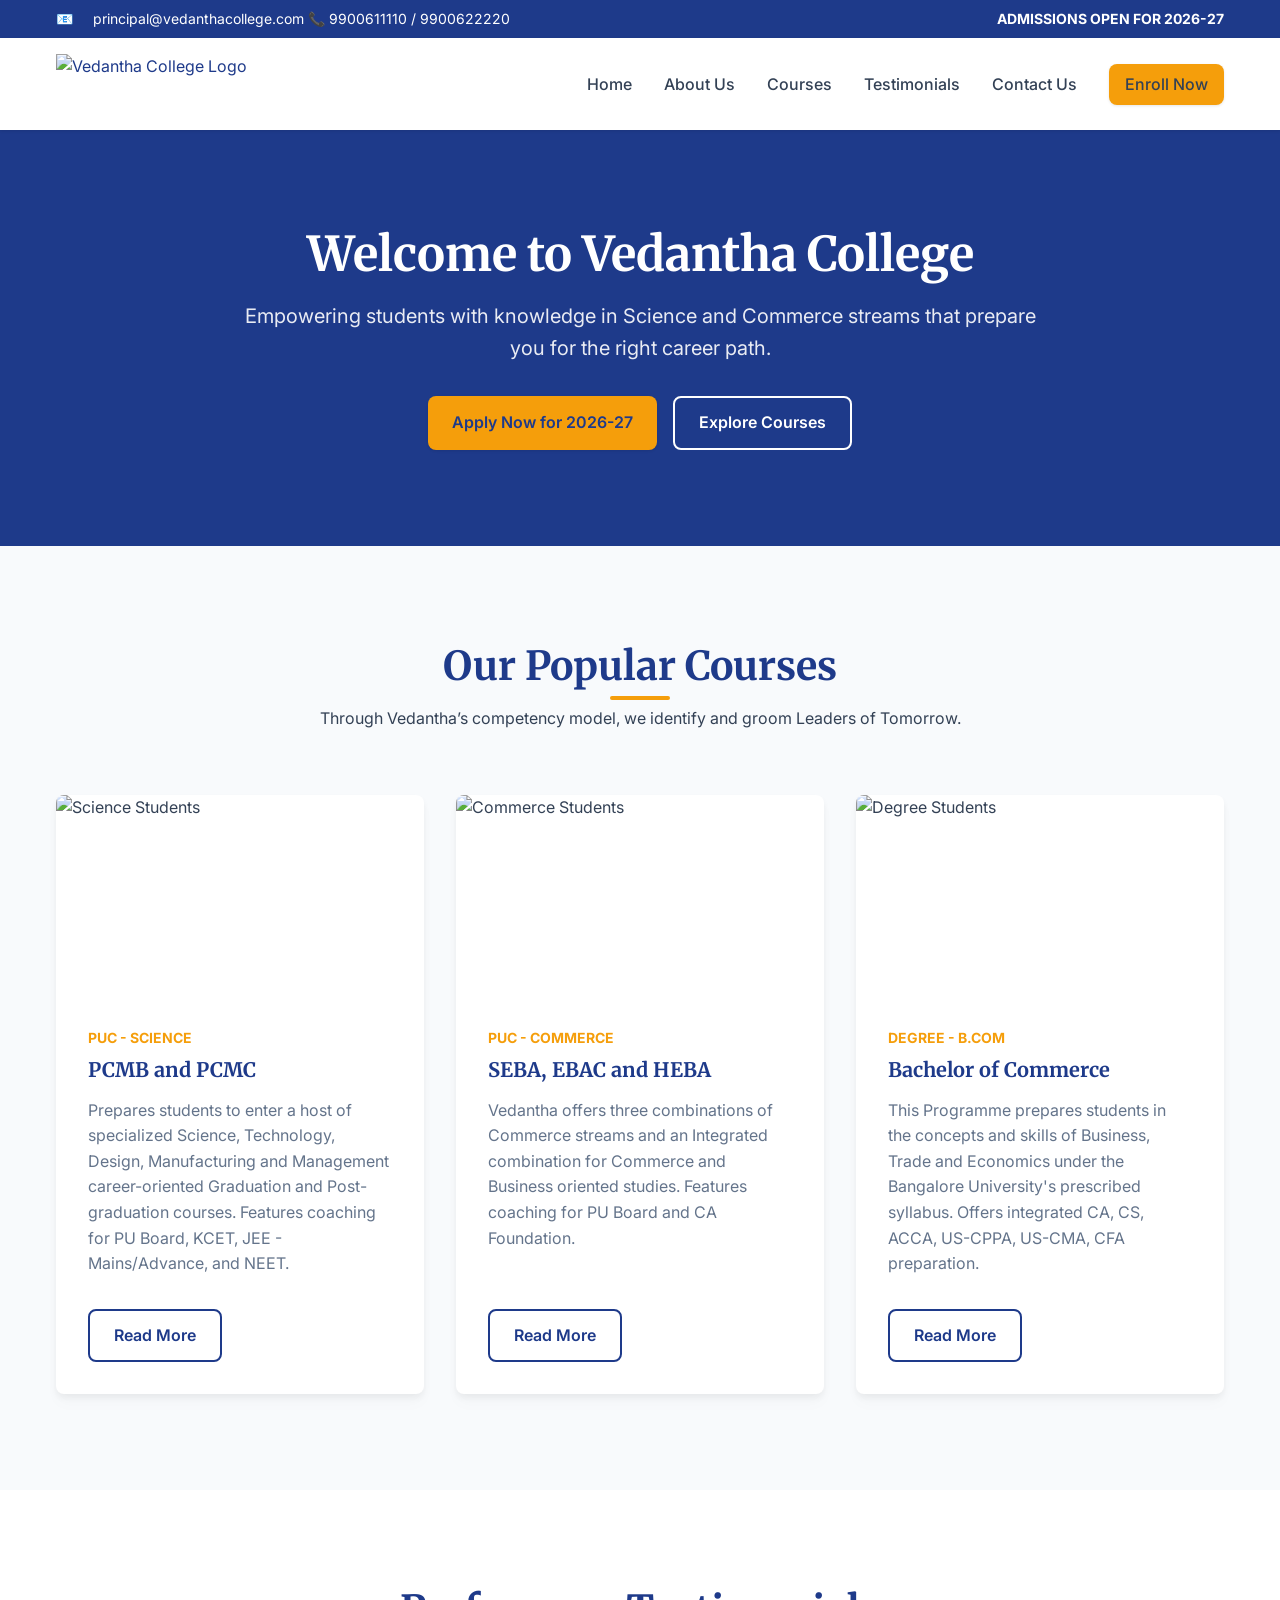
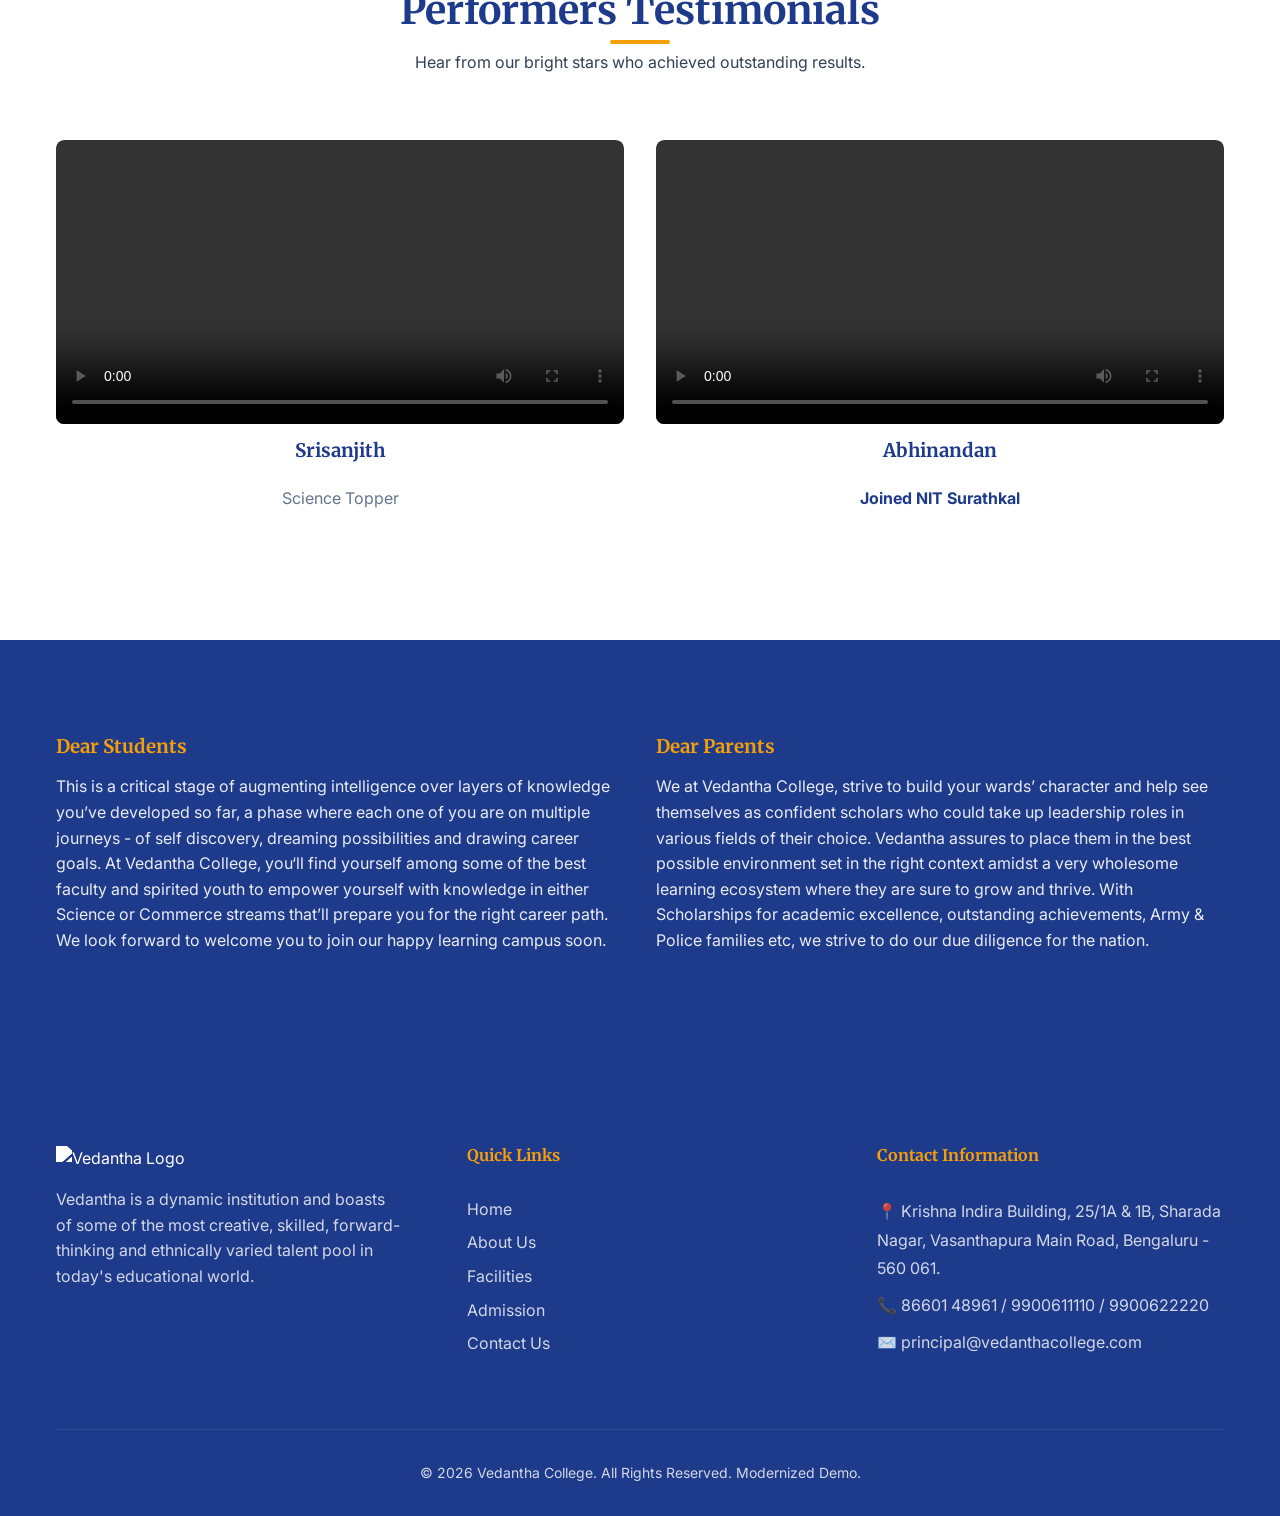
==== index.html @ c79b5ec7 "1" ====
<!DOCTYPE html>
<html lang="en">
<head>
    <meta charset="UTF-8">
    <meta name="viewport" content="width=device-width, initial-scale=1.0">
    <title>Vedantha PU & Degree College | Best PU College in South Bangalore</title>
    <meta name="description" content="Vedantha PU & Degree College in South Bangalore offers top-quality Science, Commerce & Management programs with expert faculty, NEET/JEE coaching, state-of-the-art campus, and strong academic results.">
    
    <!-- Google Fonts for Modern Typography -->
    <link rel="preconnect" href="https://fonts.googleapis.com">
    <link rel="preconnect" href="https://fonts.gstatic.com" crossorigin>
    <link href="https://fonts.googleapis.com/css2?family=Inter:wght@400;500;600;700&family=Merriweather:wght@400;700&display=swap" rel="stylesheet">
    
    <!-- Custom CSS -->
    <link rel="stylesheet" href="style.css">
</head>
<body>

    <!-- Top Bar -->
    <div class="top-bar">
        <div class="container">
            <div class="contact-info">
                <span>📧 <a href="mailto:principal@vedanthacollege.com">principal@vedanthacollege.com</a></span>
                <span>📞 9900611110 / 9900622220</span>
            </div>
            <div class="announcement">
                <strong>ADMISSIONS OPEN FOR 2026-27</strong>
            </div>
        </div>
    </div>

    <!-- Header & Navigation -->
    <header class="header">
        <div class="container">
            <a href="index.html" class="logo">
                <img src="https://www.vedanthacollege.com/images/logo.png" alt="Vedantha College Logo">
            </a>
            
            <div class="hamburger" id="hamburger">
                ☰
            </div>

            <nav class="nav-menu" id="nav-menu">
                <a href="#">Home</a>
                <a href="#about">About Us</a>
                <a href="#courses">Courses</a>
                <a href="#testimonials">Testimonials</a>
                <a href="#contact">Contact Us</a>
                <a href="https://vedantha.edchemy.com" class="btn btn-primary" target="_blank" style="padding: 8px 16px;">Enroll Now</a>
            </nav>
        </div>
    </header>

    <!-- Hero Section -->
    <section class="hero">
        <div class="hero-content">
            <h1>Welcome to Vedantha College</h1>
            <p>Empowering students with knowledge in Science and Commerce streams that prepare you for the right career path.</p>
            <div style="display: flex; gap: 1rem; justify-content: center; flex-wrap: wrap;">
                <a href="https://vedantha.edchemy.com" class="btn btn-primary" target="_blank">Apply Now for 2026-27</a>
                <a href="#courses" class="btn btn-outline" style="color: white; border-color: white;">Explore Courses</a>
            </div>
        </div>
    </section>

    <!-- Popular Courses Section -->
    <section id="courses" class="section">
        <div class="container">
            <div class="section-title">
                <h2>Our Popular Courses</h2>
                <p>Through Vedantha’s competency model, we identify and groom Leaders of Tomorrow.</p>
            </div>

            <div class="grid">
                <!-- Course 1 -->
                <div class="card">
                    <img src="https://www.vedanthacollege.com/images/courses/pcmb.jpg" alt="Science Students" class="card-img">
                    <div class="card-body">
                        <div class="card-tag">PUC - Science</div>
                        <h3 class="card-title">PCMB and PCMC</h3>
                        <p class="card-desc">Prepares students to enter a host of specialized Science, Technology, Design, Manufacturing and Management career-oriented Graduation and Post-graduation courses. Features coaching for PU Board, KCET, JEE - Mains/Advance, and NEET.</p>
                        <a href="#" class="btn btn-outline" style="align-self: flex-start;">Read More</a>
                    </div>
                </div>

                <!-- Course 2 -->
                <div class="card">
                    <img src="https://www.vedanthacollege.com/images/courses/seba.jpg" alt="Commerce Students" class="card-img">
                    <div class="card-body">
                        <div class="card-tag">PUC - Commerce</div>
                        <h3 class="card-title">SEBA, EBAC and HEBA</h3>
                        <p class="card-desc">Vedantha offers three combinations of Commerce streams and an Integrated combination for Commerce and Business oriented studies. Features coaching for PU Board and CA Foundation.</p>
                        <a href="#" class="btn btn-outline" style="align-self: flex-start;">Read More</a>
                    </div>
                </div>

                <!-- Course 3 -->
                <div class="card">
                    <img src="https://www.vedanthacollege.com/images/courses/degree.jpg" alt="Degree Students" class="card-img">
                    <div class="card-body">
                        <div class="card-tag">Degree - B.Com</div>
                        <h3 class="card-title">Bachelor of Commerce</h3>
                        <p class="card-desc">This Programme prepares students in the concepts and skills of Business, Trade and Economics under the Bangalore University's prescribed syllabus. Offers integrated CA, CS, ACCA, US-CPPA, US-CMA, CFA preparation.</p>
                        <a href="#" class="btn btn-outline" style="align-self: flex-start;">Read More</a>
                    </div>
                </div>
            </div>
        </div>
    </section>

    <!-- Testimonials Section -->
    <section id="testimonials" class="section testimonials-section">
        <div class="container">
            <div class="section-title">
                <h2>Performers Testimonials</h2>
                <p>Hear from our bright stars who achieved outstanding results.</p>
            </div>

            <div class="grid" style="grid-template-columns: repeat(auto-fit, minmax(400px, 1fr));">
                <div class="card" style="align-items: center; text-align: center; border: none; box-shadow: none;">
                    <video class="testimonial-video" controls>
                        <source src="https://www.vedanthacollege.com/images/srisanjith.mp4" type="video/mp4">
                        Your browser does not support the video tag.
                    </video>
                    <h3>Srisanjith</h3>
                    <p class="card-desc" style="margin-top: 0.5rem;">Science Topper</p>
                </div>
                
                <div class="card" style="align-items: center; text-align: center; border: none; box-shadow: none;">
                    <video class="testimonial-video" controls>
                        <source src="https://www.vedanthacollege.com/images/abhinandan-nit-surathkal.mp4" type="video/mp4">
                        Your browser does not support the video tag.
                    </video>
                    <h3>Abhinandan</h3>
                    <p class="card-desc" style="margin-top: 0.5rem; color: var(--color-primary); font-weight: bold;">Joined NIT Surathkal</p>
                </div>
            </div>
        </div>
    </section>

    <!-- Principal & Management Messages -->
    <section id="about" class="section" style="background-color: var(--color-primary); color: white;">
        <div class="container">
            <div class="grid">
                <div>
                    <h3 style="color: var(--color-secondary); margin-bottom: 1rem;">Dear Students</h3>
                    <p style="opacity: 0.9;">This is a critical stage of augmenting intelligence over layers of knowledge you’ve developed so far, a phase where each one of you are on multiple journeys - of self discovery, dreaming possibilities and drawing career goals. At Vedantha College, you‘ll find yourself among some of the best faculty and spirited youth to empower yourself with knowledge in either Science or Commerce streams that’ll prepare you for the right career path. We look forward to welcome you to join our happy learning campus soon.</p>
                </div>
                <div>
                    <h3 style="color: var(--color-secondary); margin-bottom: 1rem;">Dear Parents</h3>
                    <p style="opacity: 0.9;">We at Vedantha College, strive to build your wards’ character and help see themselves as confident scholars who could take up leadership roles in various fields of their choice. Vedantha assures to place them in the best possible environment set in the right context amidst a very wholesome learning ecosystem where they are sure to grow and thrive. With Scholarships for academic excellence, outstanding achievements, Army & Police families etc, we strive to do our due diligence for the nation.</p>
                </div>
            </div>
        </div>
    </section>

    <!-- Footer -->
    <footer id="contact" class="footer">
        <div class="container">
            <div class="footer-grid">
                <div>
                    <img src="https://www.vedanthacollege.com/images/logo.png" alt="Vedantha Logo" style="max-height: 50px; filter: brightness(0) invert(1); margin-bottom: 1rem;">
                    <p style="opacity: 0.8;">Vedantha is a dynamic institution and boasts of some of the most creative, skilled, forward-thinking and ethnically varied talent pool in today's educational world.</p>
                </div>
                
                <div>
                    <h4>Quick Links</h4>
                    <ul>
                        <li><a href="#">Home</a></li>
                        <li><a href="#">About Us</a></li>
                        <li><a href="#">Facilities</a></li>
                        <li><a href="#">Admission</a></li>
                        <li><a href="#">Contact Us</a></li>
                    </ul>
                </div>

                <div>
                    <h4>Contact Information</h4>
                    <ul style="opacity: 0.8; line-height: 1.8;">
                        <li>📍 Krishna Indira Building, 25/1A & 1B, Sharada Nagar, Vasanthapura Main Road, Bengaluru - 560 061.</li>
                        <li>📞 86601 48961 / 9900611110 / 9900622220</li>
                        <li>✉️ principal@vedanthacollege.com</li>
                    </ul>
                </div>
            </div>
            
            <div class="footer-bottom">
                <p>&copy; <script>document.write(new Date().getFullYear())</script> Vedantha College. All Rights Reserved. Modernized Demo.</p>
            </div>
        </div>
    </footer>

    <script src="script.js"></script>
</body>
</html>
---- style.css ----
/* =========================================
   Design System & Variables
   ========================================= */

:root {
  /* Colors */
  --color-primary: #1e3a8a; /* Deep Navy Blue */
  --color-secondary: #f59e0b; /* Amber/Gold accent */
  --color-text-main: #334155;
  --color-text-muted: #64748b;
  --color-bg-main: #f8fafc;
  --color-bg-white: #ffffff;
  --color-border: #e2e8f0;
  
  /* Typography */
  --font-heading: 'Merriweather', serif;
  --font-body: 'Inter', sans-serif;
  
  /* Spacing */
  --spacing-xs: 0.5rem;
  --spacing-sm: 1rem;
  --spacing-md: 2rem;
  --spacing-lg: 4rem;
  --spacing-xl: 6rem;
  
  /* Radii & Shadows */
  --radius-sm: 4px;
  --radius-md: 8px;
  --radius-lg: 16px;
  --shadow-sm: 0 1px 3px rgba(0,0,0,0.1);
  --shadow-md: 0 4px 6px rgba(0,0,0,0.05), 0 10px 15px rgba(0,0,0,0.02);
  --shadow-hover: 0 10px 20px rgba(0,0,0,0.1);
  
  /* Transitions */
  --transition-fast: 0.2s ease;
  --transition-normal: 0.3s ease;
}

/* =========================================
   Reset & Base Styles
   ========================================= */

* {
  box-sizing: border-box;
  margin: 0;
  padding: 0;
}

body {
  font-family: var(--font-body);
  color: var(--color-text-main);
  background-color: var(--color-bg-main);
  line-height: 1.6;
  -webkit-font-smoothing: antialiased;
}

h1, h2, h3, h4, h5, h6 {
  font-family: var(--font-heading);
  color: var(--color-primary);
  line-height: 1.2;
  margin-bottom: var(--spacing-sm);
}

a {
  color: var(--color-primary);
  text-decoration: none;
  transition: color var(--transition-fast);
}

a:hover {
  color: var(--color-secondary);
}

img, video {
  max-width: 100%;
  height: auto;
  display: block;
}

ul {
  list-style: none;
}

.container {
  width: 100%;
  max-width: 1200px;
  margin: 0 auto;
  padding: 0 var(--spacing-sm);
}

/* =========================================
   Components: Buttons
   ========================================= */

.btn {
  display: inline-flex;
  align-items: center;
  justify-content: center;
  padding: 12px 24px;
  font-family: var(--font-body);
  font-weight: 600;
  border-radius: var(--radius-md);
  cursor: pointer;
  transition: all var(--transition-normal);
  border: none;
  font-size: 1rem;
}

.btn-primary {
  background-color: var(--color-secondary);
  color: var(--color-primary);
  box-shadow: var(--shadow-sm);
}

.btn-primary:hover {
  background-color: #d97706;
  color: #fff;
  transform: translateY(-2px);
  box-shadow: var(--shadow-md);
}

.btn-outline {
  background-color: transparent;
  border: 2px solid var(--color-primary);
  color: var(--color-primary);
}

.btn-outline:hover {
  background-color: var(--color-primary);
  color: var(--color-bg-white);
}

/* =========================================
   Layout: Header & Navigation
   ========================================= */

.top-bar {
  background-color: var(--color-primary);
  color: var(--color-bg-white);
  padding: var(--spacing-xs) 0;
  font-size: 0.875rem;
}

.top-bar .container {
  display: flex;
  justify-content: space-between;
  align-items: center;
}

.top-bar a {
  color: var(--color-bg-white);
  margin-left: var(--spacing-sm);
}

.header {
  background-color: var(--color-bg-white);
  box-shadow: var(--shadow-sm);
  position: sticky;
  top: 0;
  z-index: 100;
}

.header .container {
  display: flex;
  align-items: center;
  justify-content: space-between;
  padding: var(--spacing-sm) var(--spacing-sm);
}

.logo img {
  height: 60px;
}

.nav-menu {
  display: flex;
  gap: var(--spacing-md);
}

.nav-menu a {
  color: var(--color-text-main);
  font-weight: 500;
  padding: var(--spacing-xs) 0;
  position: relative;
}

.nav-menu a::after {
  content: '';
  position: absolute;
  bottom: 0;
  left: 0;
  width: 0%;
  height: 2px;
  background-color: var(--color-secondary);
  transition: width var(--transition-fast);
}

.nav-menu a:hover::after {
  width: 100%;
}

.hamburger {
  display: none;
  cursor: pointer;
  font-size: 1.5rem;
  color: var(--color-primary);
}

/* =========================================
   Layout: Hero Section
   ========================================= */

.hero {
  position: relative;
  background-color: var(--color-primary);
  color: var(--color-bg-white);
  padding: var(--spacing-xl) 0;
  overflow: hidden;
  text-align: center;
}

.hero::before {
  content: '';
  position: absolute;
  top: 0;
  left: 0;
  width: 100%;
  height: 100%;
  background: url('https://www.vedanthacollege.com/images/banner-2025-24-4-1.jpg') no-repeat center center/cover;
  opacity: 0.3;
  z-index: 0;
}

.hero-content {
  position: relative;
  z-index: 1;
  max-width: 800px;
  margin: 0 auto;
}

.hero h1 {
  color: var(--color-bg-white);
  font-size: 3rem;
  margin-bottom: var(--spacing-sm);
}

.hero p {
  font-size: 1.25rem;
  margin-bottom: var(--spacing-md);
  opacity: 0.9;
}

/* =========================================
   Layout: Sections
   ========================================= */

.section {
  padding: var(--spacing-xl) 0;
}

.section-title {
  text-align: center;
  margin-bottom: var(--spacing-lg);
}

.section-title h2 {
  font-size: 2.5rem;
  position: relative;
  display: inline-block;
}

.section-title h2::after {
  content: '';
  position: absolute;
  bottom: -10px;
  left: 50%;
  transform: translateX(-50%);
  width: 60px;
  height: 4px;
  background-color: var(--color-secondary);
  border-radius: var(--radius-sm);
}

/* =========================================
   Components: Cards
   ========================================= */

.grid {
  display: grid;
  grid-template-columns: repeat(auto-fit, minmax(300px, 1fr));
  gap: var(--spacing-md);
}

.card {
  background-color: var(--color-bg-white);
  border-radius: var(--radius-md);
  overflow: hidden;
  box-shadow: var(--shadow-md);
  transition: transform var(--transition-normal), box-shadow var(--transition-normal);
  display: flex;
  flex-direction: column;
}

.card:hover {
  transform: translateY(-5px);
  box-shadow: var(--shadow-hover);
}

.card-img {
  width: 100%;
  height: 200px;
  object-fit: cover;
}

.card-body {
  padding: var(--spacing-md);
  flex-grow: 1;
  display: flex;
  flex-direction: column;
}

.card-tag {
  font-size: 0.875rem;
  color: var(--color-secondary);
  font-weight: 700;
  text-transform: uppercase;
  margin-bottom: var(--spacing-xs);
}

.card-title {
  font-size: 1.25rem;
  margin-bottom: var(--spacing-sm);
}

.card-desc {
  color: var(--color-text-muted);
  margin-bottom: var(--spacing-md);
  flex-grow: 1;
}

/* =========================================
   Layout: Testimonials
   ========================================= */
.testimonials-section {
    background-color: var(--color-bg-white);
}

.testimonial-video {
    width: 100%;
    border-radius: var(--radius-md);
    margin-bottom: var(--spacing-sm);
}

/* =========================================
   Layout: Footer
   ========================================= */

.footer {
  background-color: var(--color-primary);
  color: var(--color-bg-white);
  padding: var(--spacing-xl) 0 var(--spacing-md);
}

.footer-grid {
  display: grid;
  grid-template-columns: repeat(auto-fit, minmax(250px, 1fr));
  gap: var(--spacing-lg);
  margin-bottom: var(--spacing-lg);
}

.footer h4 {
  color: var(--color-secondary);
  margin-bottom: var(--spacing-md);
}

.footer ul li {
  margin-bottom: var(--spacing-xs);
}

.footer ul li a {
  color: var(--color-bg-white);
  opacity: 0.8;
}

.footer ul li a:hover {
  opacity: 1;
  color: var(--color-secondary);
}

.footer-bottom {
  text-align: center;
  padding-top: var(--spacing-md);
  border-top: 1px solid rgba(255,255,255,0.1);
  opacity: 0.8;
  font-size: 0.875rem;
}

/* =========================================
   Responsive Adjustments
   ========================================= */

@media (max-width: 768px) {
  .nav-menu {
    display: none; /* In a real app, we'd toggle this with JS */
    position: absolute;
    top: 100%;
    left: 0;
    width: 100%;
    background: var(--color-bg-white);
    flex-direction: column;
    padding: var(--spacing-md);
    box-shadow: var(--shadow-md);
    gap: var(--spacing-sm);
  }
  
  .nav-menu.active {
    display: flex;
  }

  .hamburger {
    display: block;
  }

  .top-bar .container {
    flex-direction: column;
    gap: var(--spacing-xs);
    text-align: center;
  }
  
  .hero h1 {
    font-size: 2rem;
  }
}
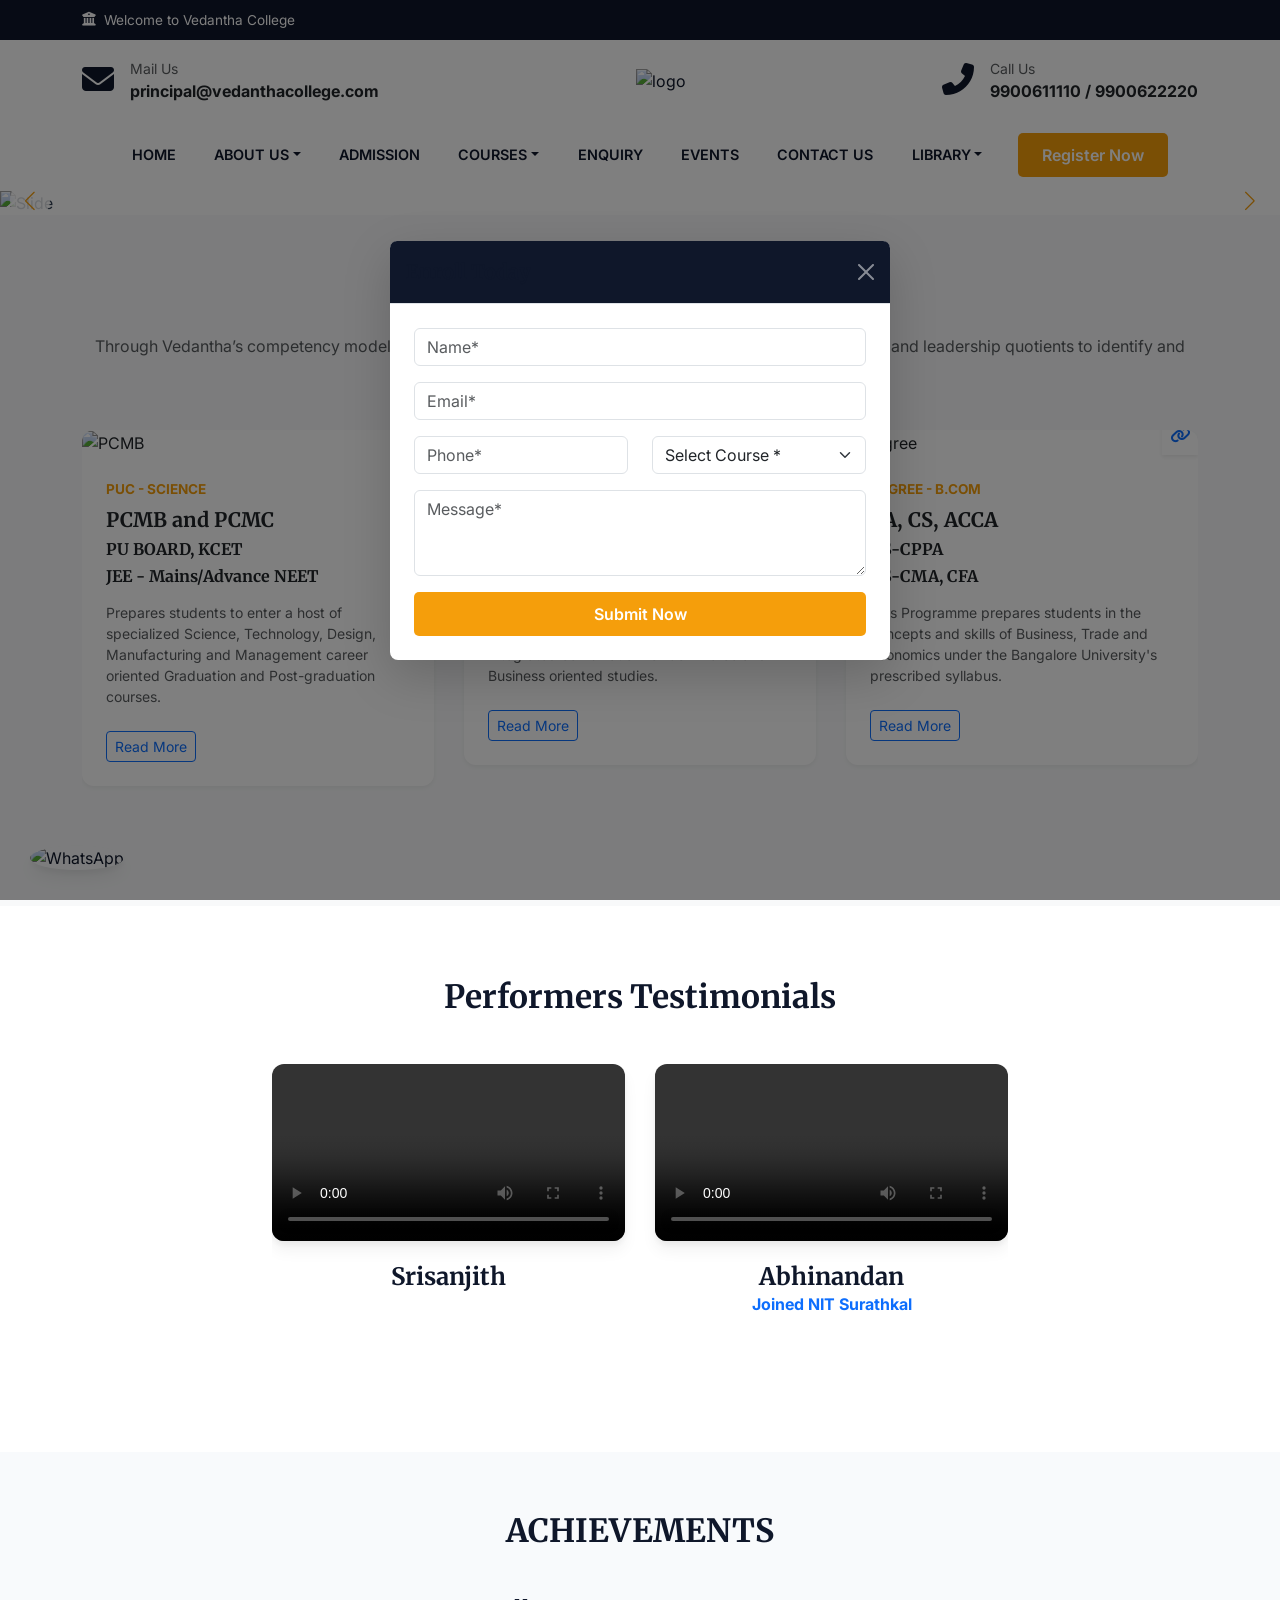
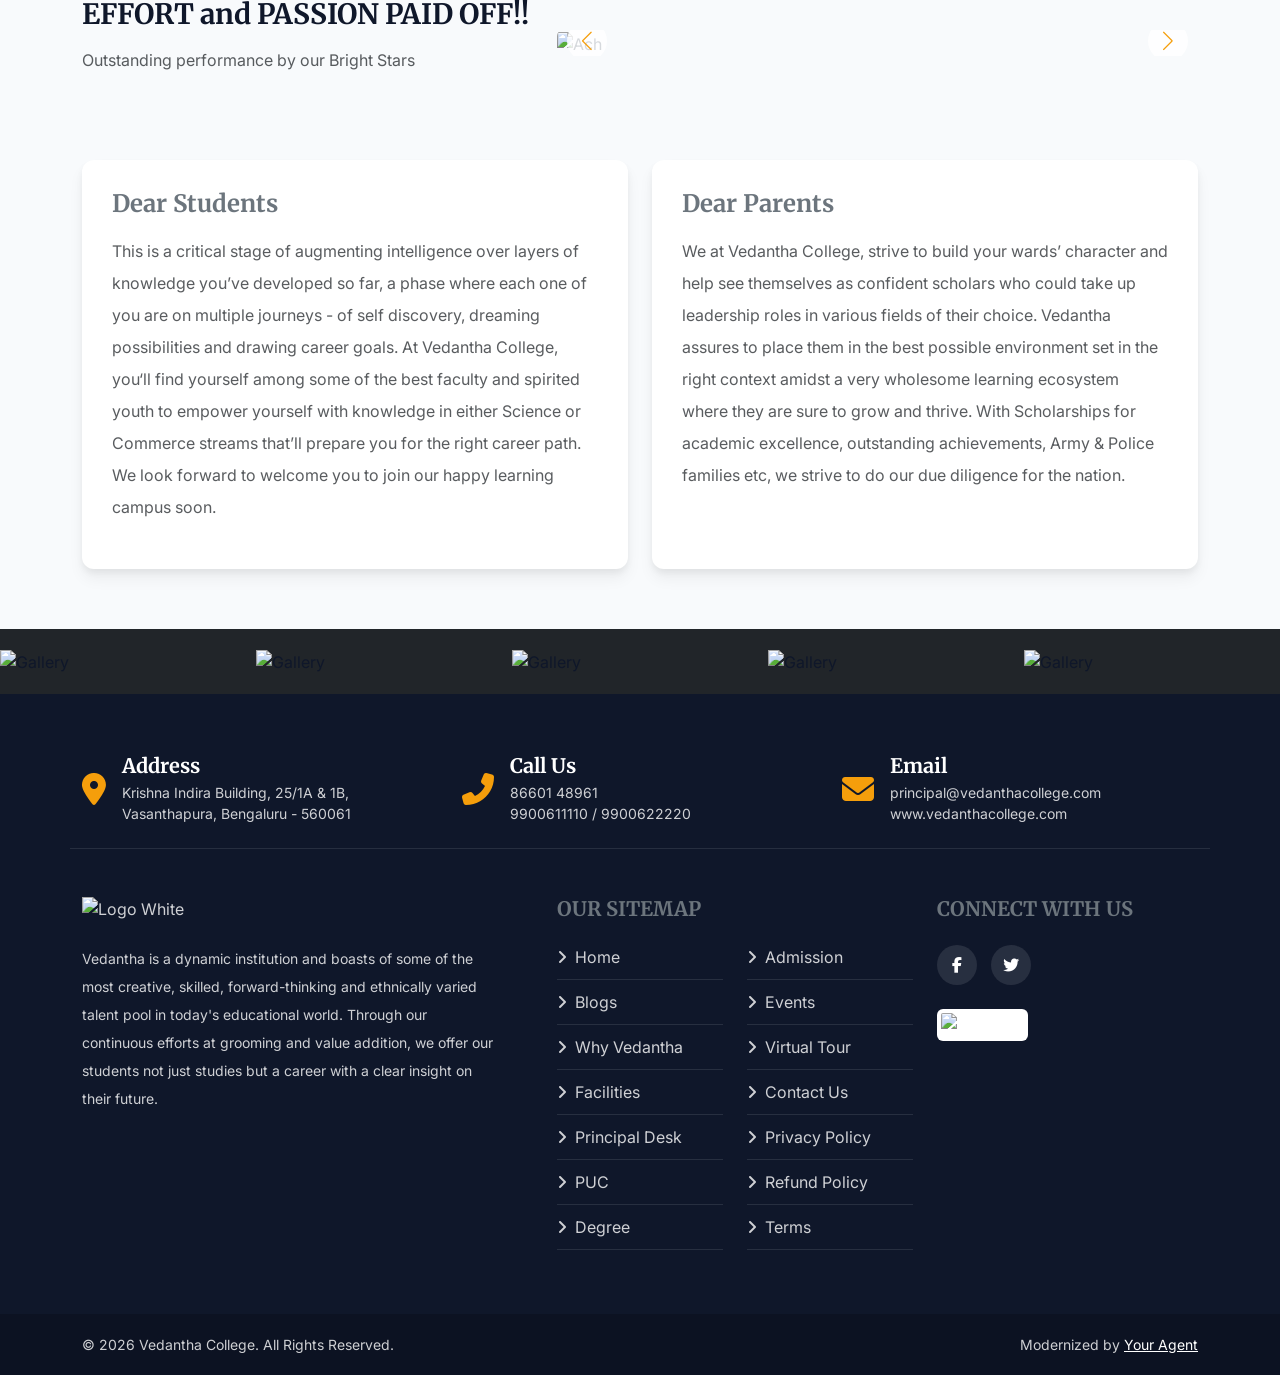
==== commit 500f6cf2: "2" ====
--- a/index.html
+++ b/index.html
@@ -3,193 +3,530 @@
 <head>
     <meta charset="UTF-8">
     <meta name="viewport" content="width=device-width, initial-scale=1.0">
-    <title>Vedantha PU & Degree College | Best PU College in South Bangalore</title>
+    <title>Best PU College in South Bangalore | Vedantha PU & Degree College</title>
     <meta name="description" content="Vedantha PU & Degree College in South Bangalore offers top-quality Science, Commerce & Management programs with expert faculty, NEET/JEE coaching, state-of-the-art campus, and strong academic results.">
-    
-    <!-- Google Fonts for Modern Typography -->
+
+    <!-- Google Fonts -->
     <link rel="preconnect" href="https://fonts.googleapis.com">
     <link rel="preconnect" href="https://fonts.gstatic.com" crossorigin>
     <link href="https://fonts.googleapis.com/css2?family=Inter:wght@400;500;600;700&family=Merriweather:wght@400;700&display=swap" rel="stylesheet">
     
+    <!-- Bootstrap 5 CSS -->
+    <link href="https://cdn.jsdelivr.net/npm/bootstrap@5.3.2/dist/css/bootstrap.min.css" rel="stylesheet">
+    
+    <!-- Swiper CSS -->
+    <link rel="stylesheet" href="https://cdn.jsdelivr.net/npm/swiper@11/swiper-bundle.min.css" />
+    
+    <!-- FontAwesome -->
+    <link rel="stylesheet" href="https://cdnjs.cloudflare.com/ajax/libs/font-awesome/6.4.2/css/all.min.css">
+
     <!-- Custom CSS -->
     <link rel="stylesheet" href="style.css">
 </head>
 <body>
 
-    <!-- Top Bar -->
+    <!-- 1. Preloader -->
+    <div id="preloader">
+        <img src="https://www.vedanthacollege.com/images/logo.png" alt="Vedantha Logo">
+        <div class="spinner-border" role="status">
+            <span class="visually-hidden">Loading...</span>
+        </div>
+    </div>
+
+    <!-- 2. Auto Enroll Modal -->
+    <div class="modal fade" id="enrollModal" tabindex="-1" aria-labelledby="enrollModalLabel" aria-hidden="true">
+        <div class="modal-dialog modal-dialog-centered">
+            <div class="modal-content border-0 shadow-lg">
+                <div class="modal-header bg-primary text-white" style="background-color: var(--color-primary) !important;">
+                    <h5 class="modal-title fw-bold" id="enrollModalLabel">Enroll Today</h5>
+                    <button type="button" class="btn-close btn-close-white" data-bs-dismiss="modal" aria-label="Close"></button>
+                </div>
+                <div class="modal-body p-4">
+                    <form>
+                        <div class="mb-3">
+                            <input type="text" class="form-control" placeholder="Name*" required>
+                        </div>
+                        <div class="mb-3">
+                            <input type="email" class="form-control" placeholder="Email*" required>
+                        </div>
+                        <div class="row mb-3">
+                            <div class="col-6">
+                                <input type="tel" class="form-control" placeholder="Phone*" required>
+                            </div>
+                            <div class="col-6">
+                                <select class="form-select" required>
+                                    <option value="" selected disabled>Select Course *</option>
+                                    <option value="PCMB">PCMB</option>
+                                    <option value="PCMCS">PCMCS</option>
+                                    <option value="SEBA">SEBA</option>
+                                    <option value="HEBA">HEBA</option>
+                                    <option value="EBAC">EBAC</option>
+                                    <option value="Degree">Degree (B.COM)</option>
+                                    <option value="Logistics">Logistics & Aviation</option>
+                                </select>
+                            </div>
+                        </div>
+                        <div class="mb-3">
+                            <textarea class="form-control" rows="3" placeholder="Message*" required></textarea>
+                        </div>
+                        <button type="submit" class="btn btn-primary-custom w-100">Submit Now</button>
+                    </form>
+                </div>
+            </div>
+        </div>
+    </div>
+
+    <!-- 3. Top Bar with Marquee -->
     <div class="top-bar">
+        <div class="container d-flex flex-column flex-md-row align-items-center justify-content-between">
+            <div class="d-flex align-items-center mb-2 mb-md-0">
+                <i class="fa fa-university me-2"></i> <span>Welcome to Vedantha College</span>
+            </div>
+            <div class="marquee-container w-50">
+                <div class="marquee-content">
+                    ADMISSIONS OPEN FOR 2026-27.
+                </div>
+            </div>
+        </div>
+    </div>
+
+    <!-- 4. Header Top (Contact & Logo) -->
+    <div class="container py-3 d-none d-lg-flex align-items-center justify-content-between">
+        <div class="d-flex align-items-center">
+            <div class="icon-box fs-2 text-primary me-3" style="color: var(--color-primary) !important;"><i class="fa fa-envelope"></i></div>
+            <div>
+                <span class="d-block text-muted small">Mail Us</span>
+                <a href="mailto:principal@vedanthacollege.com" class="fw-bold text-dark">principal@vedanthacollege.com</a>
+            </div>
+        </div>
+        <div class="logo text-center">
+            <a href="index.html"><img src="https://www.vedanthacollege.com/images/logo.png" alt="logo" height="65"></a>
+        </div>
+        <div class="d-flex align-items-center">
+            <div class="icon-box fs-2 text-primary me-3" style="color: var(--color-primary) !important;"><i class="fa fa-phone-alt"></i></div>
+            <div>
+                <span class="d-block text-muted small">Call Us</span>
+                <span class="fw-bold text-dark">9900611110 / 9900622220</span>
+            </div>
+        </div>
+    </div>
+
+    <!-- 5. Main Navbar -->
+    <nav class="navbar navbar-expand-lg header-main">
         <div class="container">
-            <div class="contact-info">
-                <span>📧 <a href="mailto:principal@vedanthacollege.com">principal@vedanthacollege.com</a></span>
-                <span>📞 9900611110 / 9900622220</span>
-            </div>
-            <div class="announcement">
-                <strong>ADMISSIONS OPEN FOR 2026-27</strong>
-            </div>
-        </div>
-    </div>
-
-    <!-- Header & Navigation -->
-    <header class="header">
+            <!-- Mobile logo -->
+            <a class="navbar-brand d-lg-none" href="index.html">
+                <img src="https://www.vedanthacollege.com/images/logo.png" alt="logo" height="40">
+            </a>
+            <button class="navbar-toggler" type="button" data-bs-toggle="collapse" data-bs-target="#mainNav" aria-controls="mainNav" aria-expanded="false" aria-label="Toggle navigation">
+                <span class="navbar-toggler-icon"></span>
+            </button>
+            
+            <div class="collapse navbar-collapse justify-content-center" id="mainNav">
+                <ul class="navbar-nav align-items-center">
+                    <li class="nav-item"><a class="nav-link" href="index.html">Home</a></li>
+                    
+                    <li class="nav-item dropdown">
+                        <a class="nav-link dropdown-toggle" href="#" id="aboutDropdown" role="button" data-bs-toggle="dropdown" aria-expanded="false">About Us</a>
+                        <ul class="dropdown-menu" aria-labelledby="aboutDropdown">
+                            <li><a class="dropdown-item" href="#">Why Vedantha</a></li>
+                            <li><a class="dropdown-item" href="#">Principal Desk</a></li>
+                            <li><a class="dropdown-item" href="#">Faculty</a></li>
+                            <li><a class="dropdown-item" href="#">Facilities</a></li>
+                            <li><a class="dropdown-item" href="#" data-bs-toggle="modal" data-bs-target="#videoModal">Vedantha College Video <i class="fa fa-play-circle text-danger ms-1"></i></a></li>
+                        </ul>
+                    </li>
+                    
+                    <li class="nav-item"><a class="nav-link" href="#">Admission</a></li>
+                    
+                    <li class="nav-item dropdown">
+                        <a class="nav-link dropdown-toggle" href="#" id="coursesDropdown" role="button" data-bs-toggle="dropdown" aria-expanded="false">Courses</a>
+                        <ul class="dropdown-menu" aria-labelledby="coursesDropdown">
+                            <li><a class="dropdown-item" href="#">PUC</a></li>
+                            <li><a class="dropdown-item" href="#">Degree</a></li>
+                            <li><a class="dropdown-item" href="#">Logistics & Aviation</a></li>
+                        </ul>
+                    </li>
+                    
+                    <li class="nav-item"><a class="nav-link" href="https://vedantha.edchemy.com" target="_blank">ENQUIRY</a></li>
+                    <li class="nav-item"><a class="nav-link" href="#">Events</a></li>
+                    <li class="nav-item"><a class="nav-link" href="#">Contact Us</a></li>
+                    
+                    <li class="nav-item dropdown">
+                        <a class="nav-link dropdown-toggle" href="#" id="libraryDropdown" role="button" data-bs-toggle="dropdown" aria-expanded="false">Library</a>
+                        <ul class="dropdown-menu" aria-labelledby="libraryDropdown">
+                            <li><a class="dropdown-item" href="https://ncert.nic.in/ncertldd/collection/online_journal.html" target="_blank">e-library</a></li>
+                        </ul>
+                    </li>
+
+                    <li class="nav-item ms-lg-3 mt-2 mt-lg-0">
+                        <button class="btn btn-primary-custom" type="button" data-bs-toggle="offcanvas" data-bs-target="#offcanvasRegister">Register Now</button>
+                    </li>
+                </ul>
+            </div>
+        </div>
+    </nav>
+
+    <!-- 6. Hero Slider (18 Images) -->
+    <div class="swiper hero-slider">
+        <div class="swiper-wrapper">
+            <div class="swiper-slide"><img src="https://www.vedanthacollege.com/images/toppers14thmay2026.png" alt="Slide"></div>
+            <div class="swiper-slide"><img src="https://www.vedanthacollege.com/images/jee2025-2026-results-1.png" alt="Slide"></div>
+            <div class="swiper-slide"><img src="https://www.vedanthacollege.com/images/sciencetopper26.png" alt="Slide"></div>
+            <div class="swiper-slide"><img src="https://www.vedanthacollege.com/images/sciencetopper26_1.png" alt="Slide"></div>
+            <div class="swiper-slide"><img src="https://www.vedanthacollege.com/images/sciencetopper26_2.png" alt="Slide"></div>
+            <div class="swiper-slide"><img src="https://www.vedanthacollege.com/images/scineceandcommerce26.png" alt="Slide"></div>
+            <div class="swiper-slide"><img src="https://www.vedanthacollege.com/images/science2026toppers.png" alt="Slide"></div>
+            <div class="swiper-slide"><img src="https://www.vedanthacollege.com/images/commerce2026toppers.png" alt="Slide"></div>
+            <div class="swiper-slide"><img src="https://www.vedanthacollege.com/images/totaltoppers2026.png" alt="Slide"></div>
+            <div class="swiper-slide"><img src="https://www.vedanthacollege.com/images/jee2025-2026-results.png" alt="Slide"></div>
+            <div class="swiper-slide"><img src="https://www.vedanthacollege.com/images/banner-2025-24-4-1.jpg" alt="Slide"></div>
+            <div class="swiper-slide"><img src="https://www.vedanthacollege.com/images/banner-2025-24-4-2.jpg" alt="Slide"></div>
+            <div class="swiper-slide"><img src="https://www.vedanthacollege.com/images/banner-2025-24-4-3.jpg" alt="Slide"></div>
+            <div class="swiper-slide"><img src="https://www.vedanthacollege.com/images/banner-2025-1.jpg" alt="Slide"></div>
+            <div class="swiper-slide"><img src="https://www.vedanthacollege.com/images/banner-2024-1.jpg" alt="Slide"></div>
+            <div class="swiper-slide"><img src="https://www.vedanthacollege.com/images/online-classes.jpg" alt="Slide"></div>
+            <div class="swiper-slide"><img src="https://www.vedanthacollege.com/images/banner2.jpg" alt="Slide"></div>
+            <div class="swiper-slide"><img src="https://www.vedanthacollege.com/images/banner3.jpg" alt="Slide"></div>
+            <div class="swiper-slide"><img src="https://www.vedanthacollege.com/images/banner4.jpg" alt="Slide"></div>
+        </div>
+        <!-- Navigation -->
+        <div class="swiper-button-next"></div>
+        <div class="swiper-button-prev"></div>
+    </div>
+
+    <!-- 7. Popular Courses -->
+    <section class="py-5 bg-light">
+        <div class="container py-4">
+            <div class="text-center mb-5">
+                <h2>OUR POPULAR COURSES</h2>
+                <p class="text-muted max-w-700 mx-auto">Through Vedantha’s competency model, an assessment is made of the students core attributes, behaviours and leadership quotients to identify and groom Leaders of Tomorrow.</p>
+            </div>
+
+            <div class="swiper courses-slider pb-5">
+                <div class="swiper-wrapper">
+                    <!-- Course 1 -->
+                    <div class="swiper-slide">
+                        <div class="course-card card">
+                            <div class="position-relative">
+                                <img src="https://www.vedanthacollege.com/images/courses/pcmb.jpg" alt="PCMB" class="w-100">
+                                <div class="position-absolute bottom-0 end-0 bg-white p-2 rounded-start-top shadow-sm">
+                                    <a href="#" class="text-primary"><i class="fa fa-link"></i></a>
+                                </div>
+                            </div>
+                            <div class="card-body p-4 d-flex flex-column">
+                                <span class="course-category">PUC - SCIENCE</span>
+                                <h4 class="h5 fw-bold mb-2"><a href="#" class="text-dark">PCMB and PCMC</a></h4>
+                                <h4 class="h6 fw-bold mb-2"><a href="#" class="text-dark">PU BOARD, KCET</a></h4>
+                                <h4 class="h6 fw-bold mb-3"><a href="#" class="text-dark">JEE - Mains/Advance NEET</a></h4>
+                                <p class="text-muted small mb-4 flex-grow-1">Prepares students to enter a host of specialized Science, Technology, Design, Manufacturing and Management career oriented Graduation and Post-graduation courses.</p>
+                                <a href="#" class="btn btn-outline-primary btn-sm align-self-start">Read More</a>
+                            </div>
+                        </div>
+                    </div>
+                    <!-- Course 2 -->
+                    <div class="swiper-slide">
+                        <div class="course-card card">
+                            <div class="position-relative">
+                                <img src="https://www.vedanthacollege.com/images/courses/seba.jpg" alt="SEBA" class="w-100">
+                                <div class="position-absolute bottom-0 end-0 bg-white p-2 rounded-start-top shadow-sm">
+                                    <a href="#" class="text-primary"><i class="fa fa-link"></i></a>
+                                </div>
+                            </div>
+                            <div class="card-body p-4 d-flex flex-column">
+                                <span class="course-category">PUC - COMMERCE</span>
+                                <h4 class="h5 fw-bold mb-2"><a href="#" class="text-dark">SEBA, EBAC and HEBA</a></h4>
+                                <h4 class="h6 fw-bold mb-2"><a href="#" class="text-dark">PU BOARD</a></h4>
+                                <h4 class="h6 fw-bold mb-3"><a href="#" class="text-dark">CA FOUNDATION</a></h4>
+                                <p class="text-muted small mb-4 flex-grow-1">Vedantha offers three combinations SEBA, EBAC and HEBA of Commerce streams and an Integrated combination for Commerce and Business oriented studies.</p>
+                                <a href="#" class="btn btn-outline-primary btn-sm align-self-start">Read More</a>
+                            </div>
+                        </div>
+                    </div>
+                    <!-- Course 3 -->
+                    <div class="swiper-slide">
+                        <div class="course-card card">
+                            <div class="position-relative">
+                                <img src="https://www.vedanthacollege.com/images/courses/degree.jpg" alt="Degree" class="w-100">
+                                <div class="position-absolute bottom-0 end-0 bg-white p-2 rounded-start-top shadow-sm">
+                                    <a href="#" class="text-primary"><i class="fa fa-link"></i></a>
+                                </div>
+                            </div>
+                            <div class="card-body p-4 d-flex flex-column">
+                                <span class="course-category">DEGREE - B.Com</span>
+                                <h4 class="h5 fw-bold mb-2"><a href="#" class="text-dark">CA, CS, ACCA</a></h4>
+                                <h4 class="h6 fw-bold mb-2"><a href="#" class="text-dark">US-CPPA</a></h4>
+                                <h4 class="h6 fw-bold mb-3"><a href="#" class="text-dark">US-CMA, CFA</a></h4>
+                                <p class="text-muted small mb-4 flex-grow-1">This Programme prepares students in the concepts and skills of Business, Trade and Economics under the Bangalore University's prescribed syllabus.</p>
+                                <a href="#" class="btn btn-outline-primary btn-sm align-self-start">Read More</a>
+                            </div>
+                        </div>
+                    </div>
+                </div>
+                <!-- Pagination -->
+                <div class="swiper-pagination courses-pagination mt-4 position-relative"></div>
+            </div>
+        </div>
+    </section>
+
+    <!-- 8. Performers Testimonials -->
+    <section class="py-5">
+        <div class="container py-4">
+            <div class="text-center mb-5">
+                <h2>Performers Testimonials</h2>
+            </div>
+            
+            <div class="row justify-content-center">
+                <div class="col-lg-8">
+                    <div class="swiper testimonials-slider pb-5">
+                        <div class="swiper-wrapper">
+                            <!-- Testimonial 1 -->
+                            <div class="swiper-slide text-center">
+                                <video class="testimonial-video" controls>
+                                    <source src="https://www.vedanthacollege.com/images/srisanjith.mp4" type="video/mp4">
+                                </video>
+                                <h4 class="mt-3 mb-0">Srisanjith</h4>
+                            </div>
+                            <!-- Testimonial 2 -->
+                            <div class="swiper-slide text-center">
+                                <video class="testimonial-video" controls>
+                                    <source src="https://www.vedanthacollege.com/images/abhinandan-nit-surathkal.mp4" type="video/mp4">
+                                </video>
+                                <h4 class="mt-3 mb-0">Abhinandan</h4>
+                                <p class="text-primary fw-bold">Joined NIT Surathkal</p>
+                            </div>
+                        </div>
+                        <div class="swiper-pagination testimonials-pagination mt-3 position-relative"></div>
+                    </div>
+                </div>
+            </div>
+        </div>
+    </section>
+
+    <!-- 9. Achievements & Messages Section -->
+    <section class="achievements-section">
         <div class="container">
-            <a href="index.html" class="logo">
-                <img src="https://www.vedanthacollege.com/images/logo.png" alt="Vedantha College Logo">
-            </a>
+            <div class="text-center mb-5">
+                <h2>ACHIEVEMENTS</h2>
+            </div>
             
-            <div class="hamburger" id="hamburger">
-                ☰
-            </div>
-
-            <nav class="nav-menu" id="nav-menu">
-                <a href="#">Home</a>
-                <a href="#about">About Us</a>
-                <a href="#courses">Courses</a>
-                <a href="#testimonials">Testimonials</a>
-                <a href="#contact">Contact Us</a>
-                <a href="https://vedantha.edchemy.com" class="btn btn-primary" target="_blank" style="padding: 8px 16px;">Enroll Now</a>
-            </nav>
-        </div>
-    </header>
-
-    <!-- Hero Section -->
-    <section class="hero">
-        <div class="hero-content">
-            <h1>Welcome to Vedantha College</h1>
-            <p>Empowering students with knowledge in Science and Commerce streams that prepare you for the right career path.</p>
-            <div style="display: flex; gap: 1rem; justify-content: center; flex-wrap: wrap;">
-                <a href="https://vedantha.edchemy.com" class="btn btn-primary" target="_blank">Apply Now for 2026-27</a>
-                <a href="#courses" class="btn btn-outline" style="color: white; border-color: white;">Explore Courses</a>
+            <div class="row align-items-center mb-5">
+                <div class="col-lg-5 mb-4 mb-lg-0">
+                    <h3 class="fw-bold mb-3">EFFORT and PASSION PAID OFF!!</h3>
+                    <p class="text-muted">Outstanding performance by our Bright Stars</p>
+                </div>
+                <div class="col-lg-7">
+                    <!-- Achievements Slider (9 Images) -->
+                    <div class="swiper achievements-slider rounded overflow-hidden shadow-md">
+                        <div class="swiper-wrapper">
+                            <div class="swiper-slide"><img src="https://www.vedanthacollege.com/images/achivements1.jpg" class="w-100" alt="Ach"></div>
+                            <div class="swiper-slide"><img src="https://www.vedanthacollege.com/images/achivements2.jpg" class="w-100" alt="Ach"></div>
+                            <div class="swiper-slide"><img src="https://www.vedanthacollege.com/images/achivements3.jpg" class="w-100" alt="Ach"></div>
+                            <div class="swiper-slide"><img src="https://www.vedanthacollege.com/images/achivements4.jpg" class="w-100" alt="Ach"></div>
+                            <div class="swiper-slide"><img src="https://www.vedanthacollege.com/images/achivements5.jpg" class="w-100" alt="Ach"></div>
+                            <div class="swiper-slide"><img src="https://www.vedanthacollege.com/images/achivements6.jpg" class="w-100" alt="Ach"></div>
+                            <div class="swiper-slide"><img src="https://www.vedanthacollege.com/images/achivements7.jpg" class="w-100" alt="Ach"></div>
+                            <div class="swiper-slide"><img src="https://www.vedanthacollege.com/images/achivements8.jpg" class="w-100" alt="Ach"></div>
+                            <div class="swiper-slide"><img src="https://www.vedanthacollege.com/images/achivements9.jpg" class="w-100" alt="Ach"></div>
+                        </div>
+                        <div class="swiper-button-next ach-next"></div>
+                        <div class="swiper-button-prev ach-prev"></div>
+                    </div>
+                </div>
+            </div>
+
+            <div class="row g-4 mt-4">
+                <div class="col-md-6">
+                    <div class="achievement-card">
+                        <h4 class="mb-3 text-secondary">Dear Students</h4>
+                        <p class="text-muted lh-lg">This is a critical stage of augmenting intelligence over layers of knowledge you’ve developed so far, a phase where each one of you are on multiple journeys - of self discovery, dreaming possibilities and drawing career goals. At Vedantha College, you‘ll find yourself among some of the best faculty and spirited youth to empower yourself with knowledge in either Science or Commerce streams that’ll prepare you for the right career path. We look forward to welcome you to join our happy learning campus soon.</p>
+                    </div>
+                </div>
+                <div class="col-md-6">
+                    <div class="achievement-card">
+                        <h4 class="mb-3 text-secondary">Dear Parents</h4>
+                        <p class="text-muted lh-lg">We at Vedantha College, strive to build your wards’ character and help see themselves as confident scholars who could take up leadership roles in various fields of their choice. Vedantha assures to place them in the best possible environment set in the right context amidst a very wholesome learning ecosystem where they are sure to grow and thrive. With Scholarships for academic excellence, outstanding achievements, Army & Police families etc, we strive to do our due diligence for the nation.</p>
+                    </div>
+                </div>
             </div>
         </div>
     </section>
 
-    <!-- Popular Courses Section -->
-    <section id="courses" class="section">
+    <!-- 10. Gallery Slider (23 Images) -->
+    <section class="gallery-section bg-dark">
+        <div class="swiper gallery-slider">
+            <div class="swiper-wrapper">
+                <!-- Generating 23 slides using JS or explicitly. Since HTML is static, I'll put a few explicit and let it loop smoothly -->
+                <div class="swiper-slide"><a href="#"><img src="https://www.vedanthacollege.com/images/gallery/1.jpg" alt="Gallery"></a></div>
+                <div class="swiper-slide"><a href="#"><img src="https://www.vedanthacollege.com/images/gallery/2.jpg" alt="Gallery"></a></div>
+                <div class="swiper-slide"><a href="#"><img src="https://www.vedanthacollege.com/images/gallery/3.jpg" alt="Gallery"></a></div>
+                <div class="swiper-slide"><a href="#"><img src="https://www.vedanthacollege.com/images/gallery/4.jpg" alt="Gallery"></a></div>
+                <div class="swiper-slide"><a href="#"><img src="https://www.vedanthacollege.com/images/gallery/5.jpg" alt="Gallery"></a></div>
+                <div class="swiper-slide"><a href="#"><img src="https://www.vedanthacollege.com/images/gallery/6.jpg" alt="Gallery"></a></div>
+                <div class="swiper-slide"><a href="#"><img src="https://www.vedanthacollege.com/images/gallery/7.jpg" alt="Gallery"></a></div>
+                <div class="swiper-slide"><a href="#"><img src="https://www.vedanthacollege.com/images/gallery/8.jpg" alt="Gallery"></a></div>
+                <div class="swiper-slide"><a href="#"><img src="https://www.vedanthacollege.com/images/gallery/9.jpg" alt="Gallery"></a></div>
+                <div class="swiper-slide"><a href="#"><img src="https://www.vedanthacollege.com/images/gallery/10.jpg" alt="Gallery"></a></div>
+                <div class="swiper-slide"><a href="#"><img src="https://www.vedanthacollege.com/images/gallery/11.jpg" alt="Gallery"></a></div>
+                <div class="swiper-slide"><a href="#"><img src="https://www.vedanthacollege.com/images/gallery/12.jpg" alt="Gallery"></a></div>
+                <div class="swiper-slide"><a href="#"><img src="https://www.vedanthacollege.com/images/gallery/13.jpg" alt="Gallery"></a></div>
+                <div class="swiper-slide"><a href="#"><img src="https://www.vedanthacollege.com/images/gallery/14.jpg" alt="Gallery"></a></div>
+                <div class="swiper-slide"><a href="#"><img src="https://www.vedanthacollege.com/images/gallery/15.jpg" alt="Gallery"></a></div>
+                <div class="swiper-slide"><a href="#"><img src="https://www.vedanthacollege.com/images/gallery/16.jpg" alt="Gallery"></a></div>
+                <div class="swiper-slide"><a href="#"><img src="https://www.vedanthacollege.com/images/gallery/17.jpg" alt="Gallery"></a></div>
+                <div class="swiper-slide"><a href="#"><img src="https://www.vedanthacollege.com/images/gallery/18.jpg" alt="Gallery"></a></div>
+                <div class="swiper-slide"><a href="#"><img src="https://www.vedanthacollege.com/images/gallery/19.jpg" alt="Gallery"></a></div>
+                <div class="swiper-slide"><a href="#"><img src="https://www.vedanthacollege.com/images/gallery/20.jpg" alt="Gallery"></a></div>
+                <div class="swiper-slide"><a href="#"><img src="https://www.vedanthacollege.com/images/gallery/21.jpg" alt="Gallery"></a></div>
+                <div class="swiper-slide"><a href="#"><img src="https://www.vedanthacollege.com/images/gallery/22.jpg" alt="Gallery"></a></div>
+                <div class="swiper-slide"><a href="#"><img src="https://www.vedanthacollege.com/images/gallery/23.jpg" alt="Gallery"></a></div>
+            </div>
+        </div>
+    </section>
+
+    <!-- 11. Footer -->
+    <footer class="footer">
         <div class="container">
-            <div class="section-title">
-                <h2>Our Popular Courses</h2>
-                <p>Through Vedantha’s competency model, we identify and groom Leaders of Tomorrow.</p>
-            </div>
-
-            <div class="grid">
-                <!-- Course 1 -->
-                <div class="card">
-                    <img src="https://www.vedanthacollege.com/images/courses/pcmb.jpg" alt="Science Students" class="card-img">
-                    <div class="card-body">
-                        <div class="card-tag">PUC - Science</div>
-                        <h3 class="card-title">PCMB and PCMC</h3>
-                        <p class="card-desc">Prepares students to enter a host of specialized Science, Technology, Design, Manufacturing and Management career-oriented Graduation and Post-graduation courses. Features coaching for PU Board, KCET, JEE - Mains/Advance, and NEET.</p>
-                        <a href="#" class="btn btn-outline" style="align-self: flex-start;">Read More</a>
-                    </div>
-                </div>
-
-                <!-- Course 2 -->
-                <div class="card">
-                    <img src="https://www.vedanthacollege.com/images/courses/seba.jpg" alt="Commerce Students" class="card-img">
-                    <div class="card-body">
-                        <div class="card-tag">PUC - Commerce</div>
-                        <h3 class="card-title">SEBA, EBAC and HEBA</h3>
-                        <p class="card-desc">Vedantha offers three combinations of Commerce streams and an Integrated combination for Commerce and Business oriented studies. Features coaching for PU Board and CA Foundation.</p>
-                        <a href="#" class="btn btn-outline" style="align-self: flex-start;">Read More</a>
-                    </div>
-                </div>
-
-                <!-- Course 3 -->
-                <div class="card">
-                    <img src="https://www.vedanthacollege.com/images/courses/degree.jpg" alt="Degree Students" class="card-img">
-                    <div class="card-body">
-                        <div class="card-tag">Degree - B.Com</div>
-                        <h3 class="card-title">Bachelor of Commerce</h3>
-                        <p class="card-desc">This Programme prepares students in the concepts and skills of Business, Trade and Economics under the Bangalore University's prescribed syllabus. Offers integrated CA, CS, ACCA, US-CPPA, US-CMA, CFA preparation.</p>
-                        <a href="#" class="btn btn-outline" style="align-self: flex-start;">Read More</a>
-                    </div>
-                </div>
-            </div>
-        </div>
-    </section>
-
-    <!-- Testimonials Section -->
-    <section id="testimonials" class="section testimonials-section">
-        <div class="container">
-            <div class="section-title">
-                <h2>Performers Testimonials</h2>
-                <p>Hear from our bright stars who achieved outstanding results.</p>
-            </div>
-
-            <div class="grid" style="grid-template-columns: repeat(auto-fit, minmax(400px, 1fr));">
-                <div class="card" style="align-items: center; text-align: center; border: none; box-shadow: none;">
-                    <video class="testimonial-video" controls>
-                        <source src="https://www.vedanthacollege.com/images/srisanjith.mp4" type="video/mp4">
+            <!-- Footer Contact Info Grid -->
+            <div class="row text-center text-md-start mb-5 pb-4 border-bottom border-secondary border-opacity-25">
+                <div class="col-md-4 d-flex align-items-center justify-content-center justify-content-md-start mb-3 mb-md-0">
+                    <i class="fa fa-map-marker-alt fs-2 me-3 text-secondary" style="color: var(--color-secondary) !important;"></i>
+                    <div>
+                        <h5 class="mb-1">Address</h5>
+                        <p class="mb-0 small">Krishna Indira Building, 25/1A & 1B,<br>Vasanthapura, Bengaluru - 560061</p>
+                    </div>
+                </div>
+                <div class="col-md-4 d-flex align-items-center justify-content-center justify-content-md-start mb-3 mb-md-0">
+                    <i class="fa fa-phone-alt fs-2 me-3 text-secondary" style="color: var(--color-secondary) !important;"></i>
+                    <div>
+                        <h5 class="mb-1">Call Us</h5>
+                        <p class="mb-0 small">86601 48961<br>9900611110 / 9900622220</p>
+                    </div>
+                </div>
+                <div class="col-md-4 d-flex align-items-center justify-content-center justify-content-md-start">
+                    <i class="fa fa-envelope fs-2 me-3 text-secondary" style="color: var(--color-secondary) !important;"></i>
+                    <div>
+                        <h5 class="mb-1">Email</h5>
+                        <p class="mb-0 small">principal@vedanthacollege.com<br>www.vedanthacollege.com</p>
+                    </div>
+                </div>
+            </div>
+
+            <!-- Footer Main Content -->
+            <div class="row">
+                <div class="col-lg-5 pe-lg-5 mb-4 mb-lg-0">
+                    <img src="https://www.vedanthacollege.com/images/logo-white.png" alt="Logo White" width="200" class="mb-4">
+                    <p class="small lh-lg">Vedantha is a dynamic institution and boasts of some of the most creative, skilled, forward-thinking and ethnically varied talent pool in today's educational world. Through our continuous efforts at grooming and value addition, we offer our students not just studies but a career with a clear insight on their future.</p>
+                </div>
+                <div class="col-lg-4 mb-4 mb-lg-0">
+                    <h5 class="mb-4 text-secondary">OUR SITEMAP</h5>
+                    <div class="row sitemap">
+                        <div class="col-6">
+                            <ul class="list-unstyled">
+                                <li><a href="#"><i class="fa fa-angle-right me-2"></i>Home</a></li>
+                                <li><a href="#"><i class="fa fa-angle-right me-2"></i>Blogs</a></li>
+                                <li><a href="#"><i class="fa fa-angle-right me-2"></i>Why Vedantha</a></li>
+                                <li><a href="#"><i class="fa fa-angle-right me-2"></i>Facilities</a></li>
+                                <li><a href="#"><i class="fa fa-angle-right me-2"></i>Principal Desk</a></li>
+                                <li><a href="#"><i class="fa fa-angle-right me-2"></i>PUC</a></li>
+                                <li><a href="#"><i class="fa fa-angle-right me-2"></i>Degree</a></li>
+                            </ul>
+                        </div>
+                        <div class="col-6">
+                            <ul class="list-unstyled">
+                                <li><a href="#"><i class="fa fa-angle-right me-2"></i>Admission</a></li>
+                                <li><a href="#"><i class="fa fa-angle-right me-2"></i>Events</a></li>
+                                <li><a href="#"><i class="fa fa-angle-right me-2"></i>Virtual Tour</a></li>
+                                <li><a href="#"><i class="fa fa-angle-right me-2"></i>Contact Us</a></li>
+                                <li><a href="#"><i class="fa fa-angle-right me-2"></i>Privacy Policy</a></li>
+                                <li><a href="#"><i class="fa fa-angle-right me-2"></i>Refund Policy</a></li>
+                                <li><a href="#"><i class="fa fa-angle-right me-2"></i>Terms</a></li>
+                            </ul>
+                        </div>
+                    </div>
+                </div>
+                <div class="col-lg-3">
+                    <h5 class="mb-4 text-secondary">CONNECT WITH US</h5>
+                    <div class="social-links mb-4">
+                        <a href="https://www.facebook.com/VedanthaEdu/" target="_blank"><i class="fab fa-facebook-f"></i></a>
+                        <a href="https://twitter.com/vedanthaedu" target="_blank"><i class="fab fa-twitter"></i></a>
+                    </div>
+                    <img src="https://www.vedanthacollege.com/images/qr-code-footer.png" alt="QR Code" width="100" class="rounded bg-white p-1">
+                </div>
+            </div>
+        </div>
+
+        <div class="footer-bottom mt-5">
+            <div class="container d-flex flex-column flex-md-row justify-content-between align-items-center">
+                <p class="mb-0 small">© <script>document.write(new Date().getFullYear());</script> Vedantha College. All Rights Reserved.</p>
+                <p class="mb-0 small">Modernized by <a href="#" class="text-white text-decoration-underline">Your Agent</a></p>
+            </div>
+        </div>
+    </footer>
+
+    <!-- 12. Floating Buttons -->
+    <div id="scrollUp" class="scrollup">
+        <i class="fa fa-angle-up"></i>
+    </div>
+
+    <a href="https://api.whatsapp.com/send?phone=8660148961" target="_blank" class="whatsapp-float">
+        <img src="https://www.vedanthacollege.com/images/whatsapp.png" alt="WhatsApp">
+    </a>
+
+    <!-- 13. Off-Canvas Menu for Registration -->
+    <div class="offcanvas offcanvas-end offcanvas-register" tabindex="-1" id="offcanvasRegister" aria-labelledby="offcanvasRegisterLabel">
+        <div class="offcanvas-header border-bottom border-light border-opacity-25 pb-3">
+            <img src="https://www.vedanthacollege.com/images/logo-white.png" width="200" alt="logo">
+            <button type="button" class="btn-close text-reset" data-bs-dismiss="offcanvas" aria-label="Close"></button>
+        </div>
+        <div class="offcanvas-body">
+            <h5 class="mb-4 text-secondary text-center">Register Now</h5>
+            <form>
+                <input type="text" class="form-control" placeholder="Name*" required>
+                <input type="email" class="form-control" placeholder="Email*" required>
+                <input type="tel" class="form-control" placeholder="Phone No*" required>
+                <select class="form-select" required>
+                    <option value="" selected disabled>Courses*</option>
+                    <option value="PCMB">PCMB</option>
+                    <option value="PCMCS">PCMCS</option>
+                    <option value="SEBA">SEBA</option>
+                    <option value="HEBA">HEBA</option>
+                    <option value="EBAC">EBAC</option>
+                    <option value="Degree">Degree (B.COM)</option>
+                    <option value="LA">Logistics & Aviation</option>
+                </select>
+                <textarea class="form-control" rows="4" placeholder="Message*" required></textarea>
+                <button type="submit" class="btn btn-primary-custom w-100 mt-2">Submit</button>
+            </form>
+        </div>
+    </div>
+
+    <!-- 14. Video Modal -->
+    <div class="modal fade" id="videoModal" tabindex="-1" aria-hidden="true">
+        <div class="modal-dialog modal-lg modal-dialog-centered">
+            <div class="modal-content border-0 bg-dark text-white">
+                <div class="modal-header border-0">
+                    <h5 class="modal-title">About Vedantha College</h5>
+                    <button type="button" class="btn-close btn-close-white" data-bs-dismiss="modal" aria-label="Close"></button>
+                </div>
+                <div class="modal-body p-0">
+                    <video width="100%" controls controlsList="nodownload" poster="https://www.vedanthacollege.com/images/logo.png">
+                        <source src="https://www.vedanthacollege.com/VedanthaCollege.mp4" type="video/mp4">
                         Your browser does not support the video tag.
                     </video>
-                    <h3>Srisanjith</h3>
-                    <p class="card-desc" style="margin-top: 0.5rem;">Science Topper</p>
-                </div>
-                
-                <div class="card" style="align-items: center; text-align: center; border: none; box-shadow: none;">
-                    <video class="testimonial-video" controls>
-                        <source src="https://www.vedanthacollege.com/images/abhinandan-nit-surathkal.mp4" type="video/mp4">
-                        Your browser does not support the video tag.
-                    </video>
-                    <h3>Abhinandan</h3>
-                    <p class="card-desc" style="margin-top: 0.5rem; color: var(--color-primary); font-weight: bold;">Joined NIT Surathkal</p>
-                </div>
-            </div>
-        </div>
-    </section>
-
-    <!-- Principal & Management Messages -->
-    <section id="about" class="section" style="background-color: var(--color-primary); color: white;">
-        <div class="container">
-            <div class="grid">
-                <div>
-                    <h3 style="color: var(--color-secondary); margin-bottom: 1rem;">Dear Students</h3>
-                    <p style="opacity: 0.9;">This is a critical stage of augmenting intelligence over layers of knowledge you’ve developed so far, a phase where each one of you are on multiple journeys - of self discovery, dreaming possibilities and drawing career goals. At Vedantha College, you‘ll find yourself among some of the best faculty and spirited youth to empower yourself with knowledge in either Science or Commerce streams that’ll prepare you for the right career path. We look forward to welcome you to join our happy learning campus soon.</p>
-                </div>
-                <div>
-                    <h3 style="color: var(--color-secondary); margin-bottom: 1rem;">Dear Parents</h3>
-                    <p style="opacity: 0.9;">We at Vedantha College, strive to build your wards’ character and help see themselves as confident scholars who could take up leadership roles in various fields of their choice. Vedantha assures to place them in the best possible environment set in the right context amidst a very wholesome learning ecosystem where they are sure to grow and thrive. With Scholarships for academic excellence, outstanding achievements, Army & Police families etc, we strive to do our due diligence for the nation.</p>
-                </div>
-            </div>
-        </div>
-    </section>
-
-    <!-- Footer -->
-    <footer id="contact" class="footer">
-        <div class="container">
-            <div class="footer-grid">
-                <div>
-                    <img src="https://www.vedanthacollege.com/images/logo.png" alt="Vedantha Logo" style="max-height: 50px; filter: brightness(0) invert(1); margin-bottom: 1rem;">
-                    <p style="opacity: 0.8;">Vedantha is a dynamic institution and boasts of some of the most creative, skilled, forward-thinking and ethnically varied talent pool in today's educational world.</p>
-                </div>
-                
-                <div>
-                    <h4>Quick Links</h4>
-                    <ul>
-                        <li><a href="#">Home</a></li>
-                        <li><a href="#">About Us</a></li>
-                        <li><a href="#">Facilities</a></li>
-                        <li><a href="#">Admission</a></li>
-                        <li><a href="#">Contact Us</a></li>
-                    </ul>
-                </div>
-
-                <div>
-                    <h4>Contact Information</h4>
-                    <ul style="opacity: 0.8; line-height: 1.8;">
-                        <li>📍 Krishna Indira Building, 25/1A & 1B, Sharada Nagar, Vasanthapura Main Road, Bengaluru - 560 061.</li>
-                        <li>📞 86601 48961 / 9900611110 / 9900622220</li>
-                        <li>✉️ principal@vedanthacollege.com</li>
-                    </ul>
-                </div>
-            </div>
-            
-            <div class="footer-bottom">
-                <p>&copy; <script>document.write(new Date().getFullYear())</script> Vedantha College. All Rights Reserved. Modernized Demo.</p>
-            </div>
-        </div>
-    </footer>
-
+                </div>
+            </div>
+        </div>
+    </div>
+
+    <!-- Bootstrap 5 JS Bundle -->
+    <script src="https://cdn.jsdelivr.net/npm/bootstrap@5.3.2/dist/js/bootstrap.bundle.min.css"></script>
+    <script src="https://cdn.jsdelivr.net/npm/bootstrap@5.3.2/dist/js/bootstrap.bundle.min.js"></script>
+    
+    <!-- Swiper JS -->
+    <script src="https://cdn.jsdelivr.net/npm/swiper@11/swiper-bundle.min.js"></script>
+
+    <!-- Custom JS -->
     <script src="script.js"></script>
 </body>
 </html>
--- a/style.css
+++ b/style.css
@@ -1,432 +1,418 @@
 /* =========================================
    Design System & Variables
    ========================================= */
-
-:root {
-  /* Colors */
-  --color-primary: #1e3a8a; /* Deep Navy Blue */
-  --color-secondary: #f59e0b; /* Amber/Gold accent */
-  --color-text-main: #334155;
-  --color-text-muted: #64748b;
-  --color-bg-main: #f8fafc;
-  --color-bg-white: #ffffff;
-  --color-border: #e2e8f0;
-  
-  /* Typography */
-  --font-heading: 'Merriweather', serif;
-  --font-body: 'Inter', sans-serif;
-  
-  /* Spacing */
-  --spacing-xs: 0.5rem;
-  --spacing-sm: 1rem;
-  --spacing-md: 2rem;
-  --spacing-lg: 4rem;
-  --spacing-xl: 6rem;
-  
-  /* Radii & Shadows */
-  --radius-sm: 4px;
-  --radius-md: 8px;
-  --radius-lg: 16px;
-  --shadow-sm: 0 1px 3px rgba(0,0,0,0.1);
-  --shadow-md: 0 4px 6px rgba(0,0,0,0.05), 0 10px 15px rgba(0,0,0,0.02);
-  --shadow-hover: 0 10px 20px rgba(0,0,0,0.1);
-  
-  /* Transitions */
-  --transition-fast: 0.2s ease;
-  --transition-normal: 0.3s ease;
-}
-
-/* =========================================
-   Reset & Base Styles
-   ========================================= */
-
-* {
-  box-sizing: border-box;
-  margin: 0;
-  padding: 0;
+   :root {
+    --color-primary: #0f172a; /* Deep Navy Blue */
+    --color-secondary: #f59e0b; /* Amber/Gold */
+    --color-text-main: #334155;
+    --color-text-muted: #64748b;
+    --color-bg-light: #f8fafc;
+    --color-border: #e2e8f0;
+    --font-heading: 'Merriweather', serif;
+    --font-body: 'Inter', sans-serif;
+    --shadow-sm: 0 2px 4px rgba(0,0,0,0.05);
+    --shadow-md: 0 4px 6px rgba(0,0,0,0.05), 0 10px 15px rgba(0,0,0,0.05);
+    --shadow-lg: 0 10px 15px rgba(0,0,0,0.1), 0 20px 25px rgba(0,0,0,0.1);
 }
 
 body {
-  font-family: var(--font-body);
-  color: var(--color-text-main);
-  background-color: var(--color-bg-main);
-  line-height: 1.6;
-  -webkit-font-smoothing: antialiased;
+    font-family: var(--font-body);
+    color: var(--color-text-main);
+    background-color: #fff;
+    -webkit-font-smoothing: antialiased;
 }
 
 h1, h2, h3, h4, h5, h6 {
-  font-family: var(--font-heading);
-  color: var(--color-primary);
-  line-height: 1.2;
-  margin-bottom: var(--spacing-sm);
+    font-family: var(--font-heading);
+    color: var(--color-primary);
+    font-weight: 700;
 }
 
 a {
-  color: var(--color-primary);
-  text-decoration: none;
-  transition: color var(--transition-fast);
+    color: var(--color-primary);
+    text-decoration: none;
+    transition: all 0.3s ease;
 }
 
 a:hover {
-  color: var(--color-secondary);
-}
-
-img, video {
-  max-width: 100%;
-  height: auto;
-  display: block;
-}
-
-ul {
-  list-style: none;
-}
-
-.container {
-  width: 100%;
-  max-width: 1200px;
-  margin: 0 auto;
-  padding: 0 var(--spacing-sm);
-}
-
-/* =========================================
-   Components: Buttons
-   ========================================= */
-
-.btn {
-  display: inline-flex;
-  align-items: center;
-  justify-content: center;
-  padding: 12px 24px;
-  font-family: var(--font-body);
-  font-weight: 600;
-  border-radius: var(--radius-md);
-  cursor: pointer;
-  transition: all var(--transition-normal);
-  border: none;
-  font-size: 1rem;
-}
-
-.btn-primary {
-  background-color: var(--color-secondary);
-  color: var(--color-primary);
-  box-shadow: var(--shadow-sm);
-}
-
-.btn-primary:hover {
-  background-color: #d97706;
-  color: #fff;
-  transform: translateY(-2px);
-  box-shadow: var(--shadow-md);
-}
-
-.btn-outline {
-  background-color: transparent;
-  border: 2px solid var(--color-primary);
-  color: var(--color-primary);
-}
-
-.btn-outline:hover {
-  background-color: var(--color-primary);
-  color: var(--color-bg-white);
-}
-
-/* =========================================
-   Layout: Header & Navigation
-   ========================================= */
-
+    color: var(--color-secondary);
+}
+
+/* =========================================
+   Preloader
+   ========================================= */
+#preloader {
+    position: fixed;
+    top: 0; left: 0; right: 0; bottom: 0;
+    background: #fff;
+    z-index: 9999;
+    display: flex;
+    flex-direction: column;
+    justify-content: center;
+    align-items: center;
+    transition: opacity 0.5s ease;
+}
+
+#preloader img {
+    height: 80px;
+    margin-bottom: 20px;
+    animation: pulse 1.5s infinite;
+}
+
+.spinner-border {
+    color: var(--color-secondary);
+}
+
+@keyframes pulse {
+    0% { transform: scale(1); }
+    50% { transform: scale(1.05); }
+    100% { transform: scale(1); }
+}
+
+/* =========================================
+   Header & Navigation
+   ========================================= */
 .top-bar {
-  background-color: var(--color-primary);
-  color: var(--color-bg-white);
-  padding: var(--spacing-xs) 0;
-  font-size: 0.875rem;
-}
-
-.top-bar .container {
-  display: flex;
-  justify-content: space-between;
-  align-items: center;
+    background-color: var(--color-primary);
+    color: #fff;
+    padding: 8px 0;
+    font-size: 0.85rem;
 }
 
 .top-bar a {
-  color: var(--color-bg-white);
-  margin-left: var(--spacing-sm);
-}
-
-.header {
-  background-color: var(--color-bg-white);
-  box-shadow: var(--shadow-sm);
-  position: sticky;
-  top: 0;
-  z-index: 100;
-}
-
-.header .container {
-  display: flex;
-  align-items: center;
-  justify-content: space-between;
-  padding: var(--spacing-sm) var(--spacing-sm);
-}
-
-.logo img {
-  height: 60px;
-}
-
-.nav-menu {
-  display: flex;
-  gap: var(--spacing-md);
-}
-
-.nav-menu a {
-  color: var(--color-text-main);
-  font-weight: 500;
-  padding: var(--spacing-xs) 0;
-  position: relative;
-}
-
-.nav-menu a::after {
-  content: '';
-  position: absolute;
-  bottom: 0;
-  left: 0;
-  width: 0%;
-  height: 2px;
-  background-color: var(--color-secondary);
-  transition: width var(--transition-fast);
-}
-
-.nav-menu a:hover::after {
-  width: 100%;
-}
-
-.hamburger {
-  display: none;
-  cursor: pointer;
-  font-size: 1.5rem;
-  color: var(--color-primary);
-}
-
-/* =========================================
-   Layout: Hero Section
-   ========================================= */
-
-.hero {
-  position: relative;
-  background-color: var(--color-primary);
-  color: var(--color-bg-white);
-  padding: var(--spacing-xl) 0;
-  overflow: hidden;
-  text-align: center;
-}
-
-.hero::before {
-  content: '';
-  position: absolute;
-  top: 0;
-  left: 0;
-  width: 100%;
-  height: 100%;
-  background: url('https://www.vedanthacollege.com/images/banner-2025-24-4-1.jpg') no-repeat center center/cover;
-  opacity: 0.3;
-  z-index: 0;
-}
-
-.hero-content {
-  position: relative;
-  z-index: 1;
-  max-width: 800px;
-  margin: 0 auto;
-}
-
-.hero h1 {
-  color: var(--color-bg-white);
-  font-size: 3rem;
-  margin-bottom: var(--spacing-sm);
-}
-
-.hero p {
-  font-size: 1.25rem;
-  margin-bottom: var(--spacing-md);
-  opacity: 0.9;
-}
-
-/* =========================================
-   Layout: Sections
-   ========================================= */
-
-.section {
-  padding: var(--spacing-xl) 0;
-}
-
-.section-title {
-  text-align: center;
-  margin-bottom: var(--spacing-lg);
-}
-
-.section-title h2 {
-  font-size: 2.5rem;
-  position: relative;
-  display: inline-block;
-}
-
-.section-title h2::after {
-  content: '';
-  position: absolute;
-  bottom: -10px;
-  left: 50%;
-  transform: translateX(-50%);
-  width: 60px;
-  height: 4px;
-  background-color: var(--color-secondary);
-  border-radius: var(--radius-sm);
-}
-
-/* =========================================
-   Components: Cards
-   ========================================= */
-
-.grid {
-  display: grid;
-  grid-template-columns: repeat(auto-fit, minmax(300px, 1fr));
-  gap: var(--spacing-md);
-}
-
-.card {
-  background-color: var(--color-bg-white);
-  border-radius: var(--radius-md);
-  overflow: hidden;
-  box-shadow: var(--shadow-md);
-  transition: transform var(--transition-normal), box-shadow var(--transition-normal);
-  display: flex;
-  flex-direction: column;
-}
-
-.card:hover {
-  transform: translateY(-5px);
-  box-shadow: var(--shadow-hover);
-}
-
-.card-img {
-  width: 100%;
-  height: 200px;
-  object-fit: cover;
-}
-
-.card-body {
-  padding: var(--spacing-md);
-  flex-grow: 1;
-  display: flex;
-  flex-direction: column;
-}
-
-.card-tag {
-  font-size: 0.875rem;
-  color: var(--color-secondary);
-  font-weight: 700;
-  text-transform: uppercase;
-  margin-bottom: var(--spacing-xs);
-}
-
-.card-title {
-  font-size: 1.25rem;
-  margin-bottom: var(--spacing-sm);
-}
-
-.card-desc {
-  color: var(--color-text-muted);
-  margin-bottom: var(--spacing-md);
-  flex-grow: 1;
-}
-
-/* =========================================
-   Layout: Testimonials
-   ========================================= */
-.testimonials-section {
-    background-color: var(--color-bg-white);
-}
-
+    color: #fff;
+}
+
+.top-bar a:hover {
+    color: var(--color-secondary);
+}
+
+.marquee-container {
+    overflow: hidden;
+    white-space: nowrap;
+    position: relative;
+    width: 100%;
+}
+
+.marquee-content {
+    display: inline-block;
+    padding-left: 100%;
+    animation: marquee 20s linear infinite;
+    color: var(--color-secondary);
+    font-weight: bold;
+    font-size: 1rem;
+}
+
+@keyframes marquee {
+    0% { transform: translate(0, 0); }
+    100% { transform: translate(-100%, 0); }
+}
+
+.header-main {
+    background: #fff;
+    transition: box-shadow 0.3s ease;
+}
+
+.header-main.sticky {
+    position: fixed;
+    top: 0; left: 0; right: 0;
+    z-index: 1030;
+    box-shadow: var(--shadow-md);
+    animation: slideDown 0.3s ease-in-out;
+}
+
+@keyframes slideDown {
+    from { transform: translateY(-100%); }
+    to { transform: translateY(0); }
+}
+
+.navbar-nav .nav-link {
+    font-weight: 600;
+    color: var(--color-primary) !important;
+    padding: 1rem 1.2rem !important;
+    text-transform: uppercase;
+    font-size: 0.9rem;
+}
+
+.navbar-nav .nav-link:hover {
+    color: var(--color-secondary) !important;
+}
+
+.dropdown:hover .dropdown-menu {
+    display: block;
+    margin-top: 0;
+    animation: fadeIn 0.2s ease-in;
+}
+
+.dropdown-menu {
+    border: none;
+    box-shadow: var(--shadow-lg);
+    border-radius: 8px;
+    padding: 10px 0;
+}
+
+.dropdown-item {
+    padding: 8px 20px;
+    font-size: 0.9rem;
+    font-weight: 500;
+}
+
+.dropdown-item:hover {
+    background-color: var(--color-bg-light);
+    color: var(--color-secondary);
+}
+
+/* =========================================
+   Off-Canvas Menu
+   ========================================= */
+.offcanvas-register {
+    width: 350px !important;
+    background-color: var(--color-primary);
+    color: #fff;
+}
+
+.offcanvas-register .btn-close {
+    filter: invert(1);
+}
+
+.offcanvas-register .form-control, 
+.offcanvas-register .form-select {
+    background: rgba(255,255,255,0.1);
+    border: 1px solid rgba(255,255,255,0.2);
+    color: #fff;
+    margin-bottom: 1rem;
+}
+
+.offcanvas-register .form-control::placeholder {
+    color: rgba(255,255,255,0.7);
+}
+
+.offcanvas-register option {
+    color: var(--color-primary);
+}
+
+/* =========================================
+   Buttons
+   ========================================= */
+.btn-primary-custom {
+    background-color: var(--color-secondary);
+    color: #fff;
+    border: none;
+    font-weight: 600;
+    padding: 10px 24px;
+    border-radius: 5px;
+    transition: all 0.3s ease;
+}
+
+.btn-primary-custom:hover {
+    background-color: #d97706;
+    color: #fff;
+    transform: translateY(-2px);
+    box-shadow: var(--shadow-md);
+}
+
+/* =========================================
+   Hero Slider
+   ========================================= */
+.hero-slider .swiper-slide img {
+    width: 100%;
+    height: 600px;
+    object-fit: cover;
+}
+
+@media (max-width: 768px) {
+    .hero-slider .swiper-slide img {
+        height: 300px;
+    }
+}
+
+.swiper-button-next, .swiper-button-prev {
+    color: var(--color-secondary) !important;
+    background: rgba(255,255,255,0.8);
+    width: 40px !important;
+    height: 40px !important;
+    border-radius: 50%;
+}
+
+.swiper-button-next:after, .swiper-button-prev:after {
+    font-size: 1.2rem !important;
+}
+
+/* =========================================
+   Cards (Courses & General)
+   ========================================= */
+.course-card {
+    border: none;
+    border-radius: 12px;
+    overflow: hidden;
+    box-shadow: var(--shadow-sm);
+    transition: all 0.3s ease;
+    height: 100%;
+}
+
+.course-card:hover {
+    transform: translateY(-5px);
+    box-shadow: var(--shadow-lg);
+}
+
+.course-card img {
+    height: 220px;
+    object-fit: cover;
+}
+
+.course-category {
+    color: var(--color-secondary);
+    font-weight: 700;
+    text-transform: uppercase;
+    font-size: 0.85rem;
+    margin-bottom: 0.5rem;
+    display: block;
+}
+
+/* =========================================
+   Testimonials
+   ========================================= */
 .testimonial-video {
     width: 100%;
-    border-radius: var(--radius-md);
-    margin-bottom: var(--spacing-sm);
-}
-
-/* =========================================
-   Layout: Footer
-   ========================================= */
-
+    border-radius: 12px;
+    box-shadow: var(--shadow-md);
+}
+
+/* =========================================
+   Achievements & Banners
+   ========================================= */
+.achievements-section {
+    background-color: var(--color-bg-light);
+    padding: 60px 0;
+}
+
+.achievement-card {
+    background: #fff;
+    padding: 30px;
+    border-radius: 12px;
+    box-shadow: var(--shadow-md);
+    height: 100%;
+}
+
+/* =========================================
+   Gallery
+   ========================================= */
+.gallery-section {
+    padding: 20px 0;
+}
+
+.gallery-slider .swiper-slide img {
+    width: 100%;
+    height: 250px;
+    object-fit: cover;
+    transition: transform 0.3s ease;
+}
+
+.gallery-slider .swiper-slide:hover img {
+    transform: scale(1.05);
+}
+
+/* =========================================
+   Footer
+   ========================================= */
 .footer {
-  background-color: var(--color-primary);
-  color: var(--color-bg-white);
-  padding: var(--spacing-xl) 0 var(--spacing-md);
-}
-
-.footer-grid {
-  display: grid;
-  grid-template-columns: repeat(auto-fit, minmax(250px, 1fr));
-  gap: var(--spacing-lg);
-  margin-bottom: var(--spacing-lg);
-}
-
-.footer h4 {
-  color: var(--color-secondary);
-  margin-bottom: var(--spacing-md);
-}
-
-.footer ul li {
-  margin-bottom: var(--spacing-xs);
-}
-
-.footer ul li a {
-  color: var(--color-bg-white);
-  opacity: 0.8;
-}
-
-.footer ul li a:hover {
-  opacity: 1;
-  color: var(--color-secondary);
+    background-color: var(--color-primary);
+    color: rgba(255,255,255,0.8);
+    padding-top: 60px;
+}
+
+.footer h4, .footer h5 {
+    color: #fff;
+    margin-bottom: 20px;
+}
+
+.footer a {
+    color: rgba(255,255,255,0.8);
+}
+
+.footer a:hover {
+    color: var(--color-secondary);
+    padding-left: 5px;
+}
+
+.footer .sitemap li {
+    margin-bottom: 10px;
+    border-bottom: 1px solid rgba(255,255,255,0.1);
+    padding-bottom: 10px;
+}
+
+.social-links a {
+    display: inline-flex;
+    align-items: center;
+    justify-content: center;
+    width: 40px;
+    height: 40px;
+    background: rgba(255,255,255,0.1);
+    border-radius: 50%;
+    color: #fff;
+    margin-right: 10px;
+    transition: all 0.3s ease;
+}
+
+.social-links a:hover {
+    background: var(--color-secondary);
 }
 
 .footer-bottom {
-  text-align: center;
-  padding-top: var(--spacing-md);
-  border-top: 1px solid rgba(255,255,255,0.1);
-  opacity: 0.8;
-  font-size: 0.875rem;
-}
-
-/* =========================================
-   Responsive Adjustments
-   ========================================= */
-
-@media (max-width: 768px) {
-  .nav-menu {
-    display: none; /* In a real app, we'd toggle this with JS */
-    position: absolute;
-    top: 100%;
-    left: 0;
-    width: 100%;
-    background: var(--color-bg-white);
-    flex-direction: column;
-    padding: var(--spacing-md);
-    box-shadow: var(--shadow-md);
-    gap: var(--spacing-sm);
-  }
-  
-  .nav-menu.active {
+    background-color: rgba(0,0,0,0.2);
+    padding: 20px 0;
+    margin-top: 40px;
+}
+
+/* =========================================
+   Floating Buttons
+   ========================================= */
+.scrollup {
+    position: fixed;
+    bottom: 30px;
+    right: 30px;
+    width: 45px;
+    height: 45px;
+    background-color: var(--color-primary);
+    color: #fff;
+    border-radius: 50%;
     display: flex;
-  }
-
-  .hamburger {
-    display: block;
-  }
-
-  .top-bar .container {
-    flex-direction: column;
-    gap: var(--spacing-xs);
-    text-align: center;
-  }
-  
-  .hero h1 {
-    font-size: 2rem;
-  }
-}
+    align-items: center;
+    justify-content: center;
+    font-size: 1.2rem;
+    cursor: pointer;
+    box-shadow: var(--shadow-md);
+    opacity: 0;
+    visibility: hidden;
+    transition: all 0.3s ease;
+    z-index: 1000;
+}
+
+.scrollup.show {
+    opacity: 1;
+    visibility: visible;
+}
+
+.scrollup:hover {
+    background-color: var(--color-secondary);
+    color: #fff;
+    transform: translateY(-3px);
+}
+
+.whatsapp-float {
+    position: fixed;
+    bottom: 30px;
+    left: 30px;
+    z-index: 1000;
+    transition: transform 0.3s ease;
+}
+
+.whatsapp-float img {
+    width: 60px;
+    box-shadow: var(--shadow-md);
+    border-radius: 50%;
+}
+
+.whatsapp-float:hover {
+    transform: scale(1.1);
+}
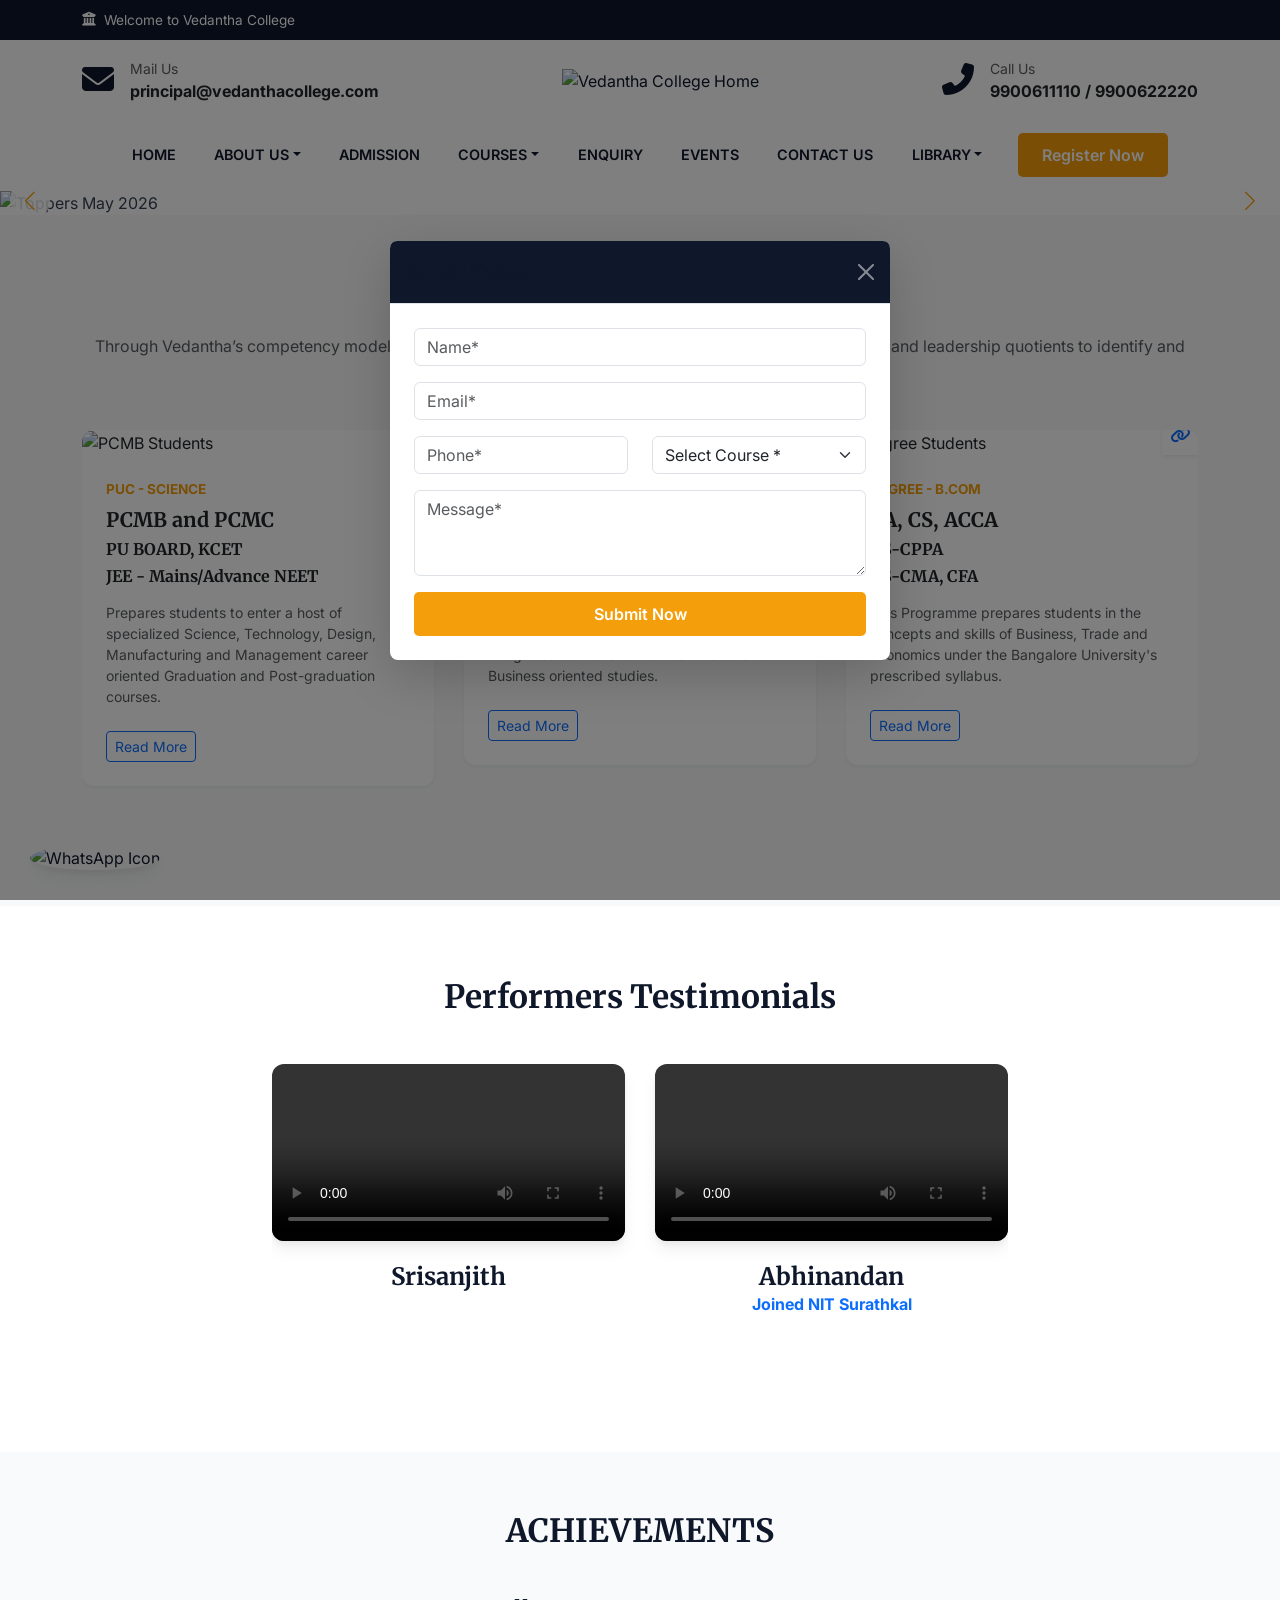
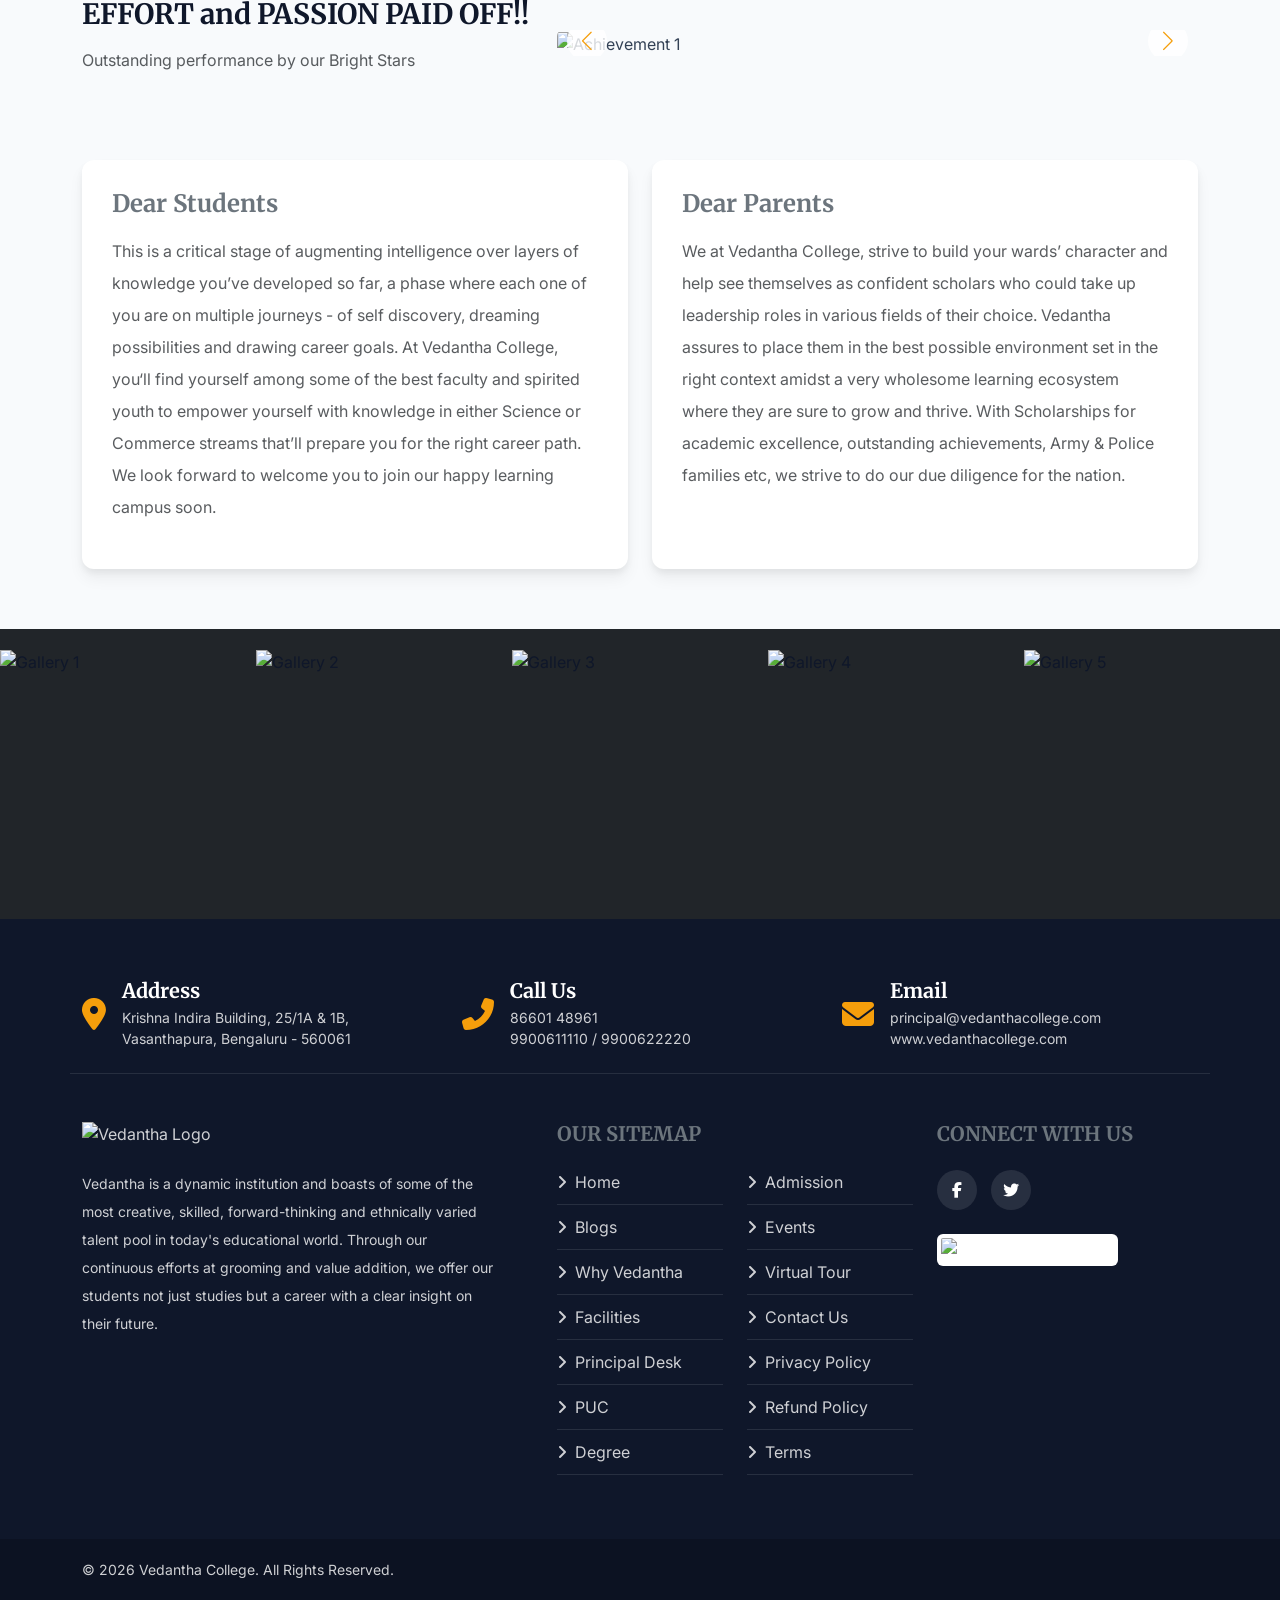
==== commit 81fd66a2: "3" ====
--- a/index.html
+++ b/index.html
@@ -6,9 +6,25 @@
     <title>Best PU College in South Bangalore | Vedantha PU & Degree College</title>
     <meta name="description" content="Vedantha PU & Degree College in South Bangalore offers top-quality Science, Commerce & Management programs with expert faculty, NEET/JEE coaching, state-of-the-art campus, and strong academic results.">
 
-    <!-- Google Fonts -->
+    <!-- SEO & Open Graph Tags -->
+    <meta property="og:title" content="Best PU College in South Bangalore | Vedantha PU & Degree College">
+    <meta property="og:description" content="Vedantha PU & Degree College in South Bangalore offers top-quality Science, Commerce & Management programs. Admissions open for 2026-27.">
+    <meta property="og:image" content="https://www.vedanthacollege.com/images/logo.png">
+    <meta property="og:url" content="https://www.vedanthacollege.com/">
+    <meta property="og:type" content="website">
+    
+    <meta name="twitter:card" content="summary_large_image">
+    <meta name="twitter:title" content="Vedantha PU & Degree College">
+    <meta name="twitter:description" content="Top-quality Science, Commerce & Management programs in South Bangalore.">
+    <meta name="twitter:image" content="https://www.vedanthacollege.com/images/logo.png">
+
+    <!-- Performance Preconnects -->
     <link rel="preconnect" href="https://fonts.googleapis.com">
     <link rel="preconnect" href="https://fonts.gstatic.com" crossorigin>
+    <link rel="preconnect" href="https://cdn.jsdelivr.net">
+    <link rel="preconnect" href="https://cdnjs.cloudflare.com">
+
+    <!-- Google Fonts -->
     <link href="https://fonts.googleapis.com/css2?family=Inter:wght@400;500;600;700&family=Merriweather:wght@400;700&display=swap" rel="stylesheet">
     
     <!-- Bootstrap 5 CSS -->
@@ -39,22 +55,25 @@
             <div class="modal-content border-0 shadow-lg">
                 <div class="modal-header bg-primary text-white" style="background-color: var(--color-primary) !important;">
                     <h5 class="modal-title fw-bold" id="enrollModalLabel">Enroll Today</h5>
-                    <button type="button" class="btn-close btn-close-white" data-bs-dismiss="modal" aria-label="Close"></button>
+                    <button type="button" class="btn-close btn-close-white" data-bs-dismiss="modal" aria-label="Close modal"></button>
                 </div>
                 <div class="modal-body p-4">
-                    <form>
-                        <div class="mb-3">
-                            <input type="text" class="form-control" placeholder="Name*" required>
-                        </div>
-                        <div class="mb-3">
-                            <input type="email" class="form-control" placeholder="Email*" required>
-                        </div>
-                        <div class="row mb-3">
+                    <form id="modalEnrollForm" novalidate>
+                        <div class="mb-3 position-relative">
+                            <input type="text" class="form-control" id="modalName" placeholder="Name*" required>
+                            <div class="invalid-feedback">Please enter your name.</div>
+                        </div>
+                        <div class="mb-3 position-relative">
+                            <input type="email" class="form-control" id="modalEmail" placeholder="Email*" required>
+                            <div class="invalid-feedback">Please enter a valid email address.</div>
+                        </div>
+                        <div class="row mb-3 position-relative">
                             <div class="col-6">
-                                <input type="tel" class="form-control" placeholder="Phone*" required>
+                                <input type="tel" class="form-control" id="modalPhone" placeholder="Phone*" pattern="[0-9]{10}" required>
+                                <div class="invalid-feedback">Valid 10-digit phone number required.</div>
                             </div>
                             <div class="col-6">
-                                <select class="form-select" required>
+                                <select class="form-select" id="modalCourse" required>
                                     <option value="" selected disabled>Select Course *</option>
                                     <option value="PCMB">PCMB</option>
                                     <option value="PCMCS">PCMCS</option>
@@ -64,11 +83,14 @@
                                     <option value="Degree">Degree (B.COM)</option>
                                     <option value="Logistics">Logistics & Aviation</option>
                                 </select>
-                            </div>
-                        </div>
-                        <div class="mb-3">
-                            <textarea class="form-control" rows="3" placeholder="Message*" required></textarea>
-                        </div>
+                                <div class="invalid-feedback">Please select a course.</div>
+                            </div>
+                        </div>
+                        <div class="mb-3 position-relative">
+                            <textarea class="form-control" id="modalMessage" rows="3" placeholder="Message*" required></textarea>
+                            <div class="invalid-feedback">Please enter a message.</div>
+                        </div>
+                        <div class="form-success-msg text-success d-none mb-2" id="modalSuccess">Form submitted successfully!</div>
                         <button type="submit" class="btn btn-primary-custom w-100">Submit Now</button>
                     </form>
                 </div>
@@ -80,9 +102,9 @@
     <div class="top-bar">
         <div class="container d-flex flex-column flex-md-row align-items-center justify-content-between">
             <div class="d-flex align-items-center mb-2 mb-md-0">
-                <i class="fa fa-university me-2"></i> <span>Welcome to Vedantha College</span>
-            </div>
-            <div class="marquee-container w-50">
+                <i class="fa fa-university me-2" aria-hidden="true"></i> <span>Welcome to Vedantha College</span>
+            </div>
+            <div class="marquee-container w-50" aria-label="Important Announcement">
                 <div class="marquee-content">
                     ADMISSIONS OPEN FOR 2026-27.
                 </div>
@@ -93,17 +115,17 @@
     <!-- 4. Header Top (Contact & Logo) -->
     <div class="container py-3 d-none d-lg-flex align-items-center justify-content-between">
         <div class="d-flex align-items-center">
-            <div class="icon-box fs-2 text-primary me-3" style="color: var(--color-primary) !important;"><i class="fa fa-envelope"></i></div>
+            <div class="icon-box fs-2 text-primary me-3" style="color: var(--color-primary) !important;"><i class="fa fa-envelope" aria-hidden="true"></i></div>
             <div>
                 <span class="d-block text-muted small">Mail Us</span>
                 <a href="mailto:principal@vedanthacollege.com" class="fw-bold text-dark">principal@vedanthacollege.com</a>
             </div>
         </div>
         <div class="logo text-center">
-            <a href="index.html"><img src="https://www.vedanthacollege.com/images/logo.png" alt="logo" height="65"></a>
+            <a href="index.html"><img src="https://www.vedanthacollege.com/images/logo.png" alt="Vedantha College Home" height="65"></a>
         </div>
         <div class="d-flex align-items-center">
-            <div class="icon-box fs-2 text-primary me-3" style="color: var(--color-primary) !important;"><i class="fa fa-phone-alt"></i></div>
+            <div class="icon-box fs-2 text-primary me-3" style="color: var(--color-primary) !important;"><i class="fa fa-phone-alt" aria-hidden="true"></i></div>
             <div>
                 <span class="d-block text-muted small">Call Us</span>
                 <span class="fw-bold text-dark">9900611110 / 9900622220</span>
@@ -116,9 +138,9 @@
         <div class="container">
             <!-- Mobile logo -->
             <a class="navbar-brand d-lg-none" href="index.html">
-                <img src="https://www.vedanthacollege.com/images/logo.png" alt="logo" height="40">
+                <img src="https://www.vedanthacollege.com/images/logo.png" alt="Vedantha College Home" height="40">
             </a>
-            <button class="navbar-toggler" type="button" data-bs-toggle="collapse" data-bs-target="#mainNav" aria-controls="mainNav" aria-expanded="false" aria-label="Toggle navigation">
+            <button class="navbar-toggler" type="button" data-bs-toggle="collapse" data-bs-target="#mainNav" aria-controls="mainNav" aria-expanded="false" aria-label="Toggle navigation menu">
                 <span class="navbar-toggler-icon"></span>
             </button>
             
@@ -133,7 +155,7 @@
                             <li><a class="dropdown-item" href="#">Principal Desk</a></li>
                             <li><a class="dropdown-item" href="#">Faculty</a></li>
                             <li><a class="dropdown-item" href="#">Facilities</a></li>
-                            <li><a class="dropdown-item" href="#" data-bs-toggle="modal" data-bs-target="#videoModal">Vedantha College Video <i class="fa fa-play-circle text-danger ms-1"></i></a></li>
+                            <li><a class="dropdown-item" href="#" data-bs-toggle="modal" data-bs-target="#videoModal">Vedantha College Video <i class="fa fa-play-circle text-danger ms-1" aria-hidden="true"></i></a></li>
                         </ul>
                     </li>
                     
@@ -160,7 +182,7 @@
                     </li>
 
                     <li class="nav-item ms-lg-3 mt-2 mt-lg-0">
-                        <button class="btn btn-primary-custom" type="button" data-bs-toggle="offcanvas" data-bs-target="#offcanvasRegister">Register Now</button>
+                        <button class="btn btn-primary-custom" type="button" data-bs-toggle="offcanvas" data-bs-target="#offcanvasRegister" aria-controls="offcanvasRegister">Register Now</button>
                     </li>
                 </ul>
             </div>
@@ -168,50 +190,51 @@
     </nav>
 
     <!-- 6. Hero Slider (18 Images) -->
-    <div class="swiper hero-slider">
+    <div class="swiper hero-slider" aria-label="Hero Images Carousel">
         <div class="swiper-wrapper">
-            <div class="swiper-slide"><img src="https://www.vedanthacollege.com/images/toppers14thmay2026.png" alt="Slide"></div>
-            <div class="swiper-slide"><img src="https://www.vedanthacollege.com/images/jee2025-2026-results-1.png" alt="Slide"></div>
-            <div class="swiper-slide"><img src="https://www.vedanthacollege.com/images/sciencetopper26.png" alt="Slide"></div>
-            <div class="swiper-slide"><img src="https://www.vedanthacollege.com/images/sciencetopper26_1.png" alt="Slide"></div>
-            <div class="swiper-slide"><img src="https://www.vedanthacollege.com/images/sciencetopper26_2.png" alt="Slide"></div>
-            <div class="swiper-slide"><img src="https://www.vedanthacollege.com/images/scineceandcommerce26.png" alt="Slide"></div>
-            <div class="swiper-slide"><img src="https://www.vedanthacollege.com/images/science2026toppers.png" alt="Slide"></div>
-            <div class="swiper-slide"><img src="https://www.vedanthacollege.com/images/commerce2026toppers.png" alt="Slide"></div>
-            <div class="swiper-slide"><img src="https://www.vedanthacollege.com/images/totaltoppers2026.png" alt="Slide"></div>
-            <div class="swiper-slide"><img src="https://www.vedanthacollege.com/images/jee2025-2026-results.png" alt="Slide"></div>
-            <div class="swiper-slide"><img src="https://www.vedanthacollege.com/images/banner-2025-24-4-1.jpg" alt="Slide"></div>
-            <div class="swiper-slide"><img src="https://www.vedanthacollege.com/images/banner-2025-24-4-2.jpg" alt="Slide"></div>
-            <div class="swiper-slide"><img src="https://www.vedanthacollege.com/images/banner-2025-24-4-3.jpg" alt="Slide"></div>
-            <div class="swiper-slide"><img src="https://www.vedanthacollege.com/images/banner-2025-1.jpg" alt="Slide"></div>
-            <div class="swiper-slide"><img src="https://www.vedanthacollege.com/images/banner-2024-1.jpg" alt="Slide"></div>
-            <div class="swiper-slide"><img src="https://www.vedanthacollege.com/images/online-classes.jpg" alt="Slide"></div>
-            <div class="swiper-slide"><img src="https://www.vedanthacollege.com/images/banner2.jpg" alt="Slide"></div>
-            <div class="swiper-slide"><img src="https://www.vedanthacollege.com/images/banner3.jpg" alt="Slide"></div>
-            <div class="swiper-slide"><img src="https://www.vedanthacollege.com/images/banner4.jpg" alt="Slide"></div>
+            <div class="swiper-slide"><img src="https://www.vedanthacollege.com/images/toppers14thmay2026.png" alt="Toppers May 2026"></div>
+            <!-- Lazy loading added to subsequent slides -->
+            <div class="swiper-slide"><img src="https://www.vedanthacollege.com/images/jee2025-2026-results-1.png" alt="JEE Results" loading="lazy"></div>
+            <div class="swiper-slide"><img src="https://www.vedanthacollege.com/images/sciencetopper26.png" alt="Science Topper" loading="lazy"></div>
+            <div class="swiper-slide"><img src="https://www.vedanthacollege.com/images/sciencetopper26_1.png" alt="Science Topper" loading="lazy"></div>
+            <div class="swiper-slide"><img src="https://www.vedanthacollege.com/images/sciencetopper26_2.png" alt="Science Topper" loading="lazy"></div>
+            <div class="swiper-slide"><img src="https://www.vedanthacollege.com/images/scineceandcommerce26.png" alt="Science and Commerce" loading="lazy"></div>
+            <div class="swiper-slide"><img src="https://www.vedanthacollege.com/images/science2026toppers.png" alt="Science 2026 Toppers" loading="lazy"></div>
+            <div class="swiper-slide"><img src="https://www.vedanthacollege.com/images/commerce2026toppers.png" alt="Commerce 2026 Toppers" loading="lazy"></div>
+            <div class="swiper-slide"><img src="https://www.vedanthacollege.com/images/totaltoppers2026.png" alt="Total Toppers 2026" loading="lazy"></div>
+            <div class="swiper-slide"><img src="https://www.vedanthacollege.com/images/jee2025-2026-results.png" alt="JEE 2025-26 Results" loading="lazy"></div>
+            <div class="swiper-slide"><img src="https://www.vedanthacollege.com/images/banner-2025-24-4-1.jpg" alt="Banner 1" loading="lazy"></div>
+            <div class="swiper-slide"><img src="https://www.vedanthacollege.com/images/banner-2025-24-4-2.jpg" alt="Banner 2" loading="lazy"></div>
+            <div class="swiper-slide"><img src="https://www.vedanthacollege.com/images/banner-2025-24-4-3.jpg" alt="Banner 3" loading="lazy"></div>
+            <div class="swiper-slide"><img src="https://www.vedanthacollege.com/images/banner-2025-1.jpg" alt="Banner 2025" loading="lazy"></div>
+            <div class="swiper-slide"><img src="https://www.vedanthacollege.com/images/banner-2024-1.jpg" alt="Banner 2024" loading="lazy"></div>
+            <div class="swiper-slide"><img src="https://www.vedanthacollege.com/images/online-classes.jpg" alt="Online Classes" loading="lazy"></div>
+            <div class="swiper-slide"><img src="https://www.vedanthacollege.com/images/banner2.jpg" alt="Campus Banner 2" loading="lazy"></div>
+            <div class="swiper-slide"><img src="https://www.vedanthacollege.com/images/banner3.jpg" alt="Campus Banner 3" loading="lazy"></div>
+            <div class="swiper-slide"><img src="https://www.vedanthacollege.com/images/banner4.jpg" alt="Campus Banner 4" loading="lazy"></div>
         </div>
         <!-- Navigation -->
-        <div class="swiper-button-next"></div>
-        <div class="swiper-button-prev"></div>
+        <div class="swiper-button-next" aria-label="Next slide"></div>
+        <div class="swiper-button-prev" aria-label="Previous slide"></div>
     </div>
 
     <!-- 7. Popular Courses -->
-    <section class="py-5 bg-light">
+    <section class="py-5 bg-light" id="courses-section">
         <div class="container py-4">
             <div class="text-center mb-5">
                 <h2>OUR POPULAR COURSES</h2>
                 <p class="text-muted max-w-700 mx-auto">Through Vedantha’s competency model, an assessment is made of the students core attributes, behaviours and leadership quotients to identify and groom Leaders of Tomorrow.</p>
             </div>
 
-            <div class="swiper courses-slider pb-5">
+            <div class="swiper courses-slider pb-5" aria-label="Popular Courses Carousel">
                 <div class="swiper-wrapper">
                     <!-- Course 1 -->
                     <div class="swiper-slide">
                         <div class="course-card card">
                             <div class="position-relative">
-                                <img src="https://www.vedanthacollege.com/images/courses/pcmb.jpg" alt="PCMB" class="w-100">
+                                <img src="https://www.vedanthacollege.com/images/courses/pcmb.jpg" alt="PCMB Students" class="w-100" loading="lazy">
                                 <div class="position-absolute bottom-0 end-0 bg-white p-2 rounded-start-top shadow-sm">
-                                    <a href="#" class="text-primary"><i class="fa fa-link"></i></a>
+                                    <a href="#" class="text-primary" aria-label="Read more about PCMB"><i class="fa fa-link"></i></a>
                                 </div>
                             </div>
                             <div class="card-body p-4 d-flex flex-column">
@@ -228,9 +251,9 @@
                     <div class="swiper-slide">
                         <div class="course-card card">
                             <div class="position-relative">
-                                <img src="https://www.vedanthacollege.com/images/courses/seba.jpg" alt="SEBA" class="w-100">
+                                <img src="https://www.vedanthacollege.com/images/courses/seba.jpg" alt="Commerce Students" class="w-100" loading="lazy">
                                 <div class="position-absolute bottom-0 end-0 bg-white p-2 rounded-start-top shadow-sm">
-                                    <a href="#" class="text-primary"><i class="fa fa-link"></i></a>
+                                    <a href="#" class="text-primary" aria-label="Read more about SEBA"><i class="fa fa-link"></i></a>
                                 </div>
                             </div>
                             <div class="card-body p-4 d-flex flex-column">
@@ -247,9 +270,9 @@
                     <div class="swiper-slide">
                         <div class="course-card card">
                             <div class="position-relative">
-                                <img src="https://www.vedanthacollege.com/images/courses/degree.jpg" alt="Degree" class="w-100">
+                                <img src="https://www.vedanthacollege.com/images/courses/degree.jpg" alt="Degree Students" class="w-100" loading="lazy">
                                 <div class="position-absolute bottom-0 end-0 bg-white p-2 rounded-start-top shadow-sm">
-                                    <a href="#" class="text-primary"><i class="fa fa-link"></i></a>
+                                    <a href="#" class="text-primary" aria-label="Read more about Degree"><i class="fa fa-link"></i></a>
                                 </div>
                             </div>
                             <div class="card-body p-4 d-flex flex-column">
@@ -278,18 +301,18 @@
             
             <div class="row justify-content-center">
                 <div class="col-lg-8">
-                    <div class="swiper testimonials-slider pb-5">
+                    <div class="swiper testimonials-slider pb-5" aria-label="Testimonials Video Carousel">
                         <div class="swiper-wrapper">
                             <!-- Testimonial 1 -->
                             <div class="swiper-slide text-center">
-                                <video class="testimonial-video" controls>
+                                <video class="testimonial-video" controls title="Srisanjith Testimonial Video">
                                     <source src="https://www.vedanthacollege.com/images/srisanjith.mp4" type="video/mp4">
                                 </video>
                                 <h4 class="mt-3 mb-0">Srisanjith</h4>
                             </div>
                             <!-- Testimonial 2 -->
                             <div class="swiper-slide text-center">
-                                <video class="testimonial-video" controls>
+                                <video class="testimonial-video" controls title="Abhinandan Testimonial Video">
                                     <source src="https://www.vedanthacollege.com/images/abhinandan-nit-surathkal.mp4" type="video/mp4">
                                 </video>
                                 <h4 class="mt-3 mb-0">Abhinandan</h4>
@@ -317,20 +340,20 @@
                 </div>
                 <div class="col-lg-7">
                     <!-- Achievements Slider (9 Images) -->
-                    <div class="swiper achievements-slider rounded overflow-hidden shadow-md">
+                    <div class="swiper achievements-slider rounded overflow-hidden shadow-md" aria-label="Achievements Image Carousel">
                         <div class="swiper-wrapper">
-                            <div class="swiper-slide"><img src="https://www.vedanthacollege.com/images/achivements1.jpg" class="w-100" alt="Ach"></div>
-                            <div class="swiper-slide"><img src="https://www.vedanthacollege.com/images/achivements2.jpg" class="w-100" alt="Ach"></div>
-                            <div class="swiper-slide"><img src="https://www.vedanthacollege.com/images/achivements3.jpg" class="w-100" alt="Ach"></div>
-                            <div class="swiper-slide"><img src="https://www.vedanthacollege.com/images/achivements4.jpg" class="w-100" alt="Ach"></div>
-                            <div class="swiper-slide"><img src="https://www.vedanthacollege.com/images/achivements5.jpg" class="w-100" alt="Ach"></div>
-                            <div class="swiper-slide"><img src="https://www.vedanthacollege.com/images/achivements6.jpg" class="w-100" alt="Ach"></div>
-                            <div class="swiper-slide"><img src="https://www.vedanthacollege.com/images/achivements7.jpg" class="w-100" alt="Ach"></div>
-                            <div class="swiper-slide"><img src="https://www.vedanthacollege.com/images/achivements8.jpg" class="w-100" alt="Ach"></div>
-                            <div class="swiper-slide"><img src="https://www.vedanthacollege.com/images/achivements9.jpg" class="w-100" alt="Ach"></div>
-                        </div>
-                        <div class="swiper-button-next ach-next"></div>
-                        <div class="swiper-button-prev ach-prev"></div>
+                            <div class="swiper-slide"><img src="https://www.vedanthacollege.com/images/achivements1.jpg" class="w-100" alt="Achievement 1" loading="lazy"></div>
+                            <div class="swiper-slide"><img src="https://www.vedanthacollege.com/images/achivements2.jpg" class="w-100" alt="Achievement 2" loading="lazy"></div>
+                            <div class="swiper-slide"><img src="https://www.vedanthacollege.com/images/achivements3.jpg" class="w-100" alt="Achievement 3" loading="lazy"></div>
+                            <div class="swiper-slide"><img src="https://www.vedanthacollege.com/images/achivements4.jpg" class="w-100" alt="Achievement 4" loading="lazy"></div>
+                            <div class="swiper-slide"><img src="https://www.vedanthacollege.com/images/achivements5.jpg" class="w-100" alt="Achievement 5" loading="lazy"></div>
+                            <div class="swiper-slide"><img src="https://www.vedanthacollege.com/images/achivements6.jpg" class="w-100" alt="Achievement 6" loading="lazy"></div>
+                            <div class="swiper-slide"><img src="https://www.vedanthacollege.com/images/achivements7.jpg" class="w-100" alt="Achievement 7" loading="lazy"></div>
+                            <div class="swiper-slide"><img src="https://www.vedanthacollege.com/images/achivements8.jpg" class="w-100" alt="Achievement 8" loading="lazy"></div>
+                            <div class="swiper-slide"><img src="https://www.vedanthacollege.com/images/achivements9.jpg" class="w-100" alt="Achievement 9" loading="lazy"></div>
+                        </div>
+                        <div class="swiper-button-next ach-next" aria-label="Next achievement"></div>
+                        <div class="swiper-button-prev ach-prev" aria-label="Previous achievement"></div>
                     </div>
                 </div>
             </div>
@@ -354,32 +377,31 @@
 
     <!-- 10. Gallery Slider (23 Images) -->
     <section class="gallery-section bg-dark">
-        <div class="swiper gallery-slider">
+        <div class="swiper gallery-slider" aria-label="Photo Gallery Carousel">
             <div class="swiper-wrapper">
-                <!-- Generating 23 slides using JS or explicitly. Since HTML is static, I'll put a few explicit and let it loop smoothly -->
-                <div class="swiper-slide"><a href="#"><img src="https://www.vedanthacollege.com/images/gallery/1.jpg" alt="Gallery"></a></div>
-                <div class="swiper-slide"><a href="#"><img src="https://www.vedanthacollege.com/images/gallery/2.jpg" alt="Gallery"></a></div>
-                <div class="swiper-slide"><a href="#"><img src="https://www.vedanthacollege.com/images/gallery/3.jpg" alt="Gallery"></a></div>
-                <div class="swiper-slide"><a href="#"><img src="https://www.vedanthacollege.com/images/gallery/4.jpg" alt="Gallery"></a></div>
-                <div class="swiper-slide"><a href="#"><img src="https://www.vedanthacollege.com/images/gallery/5.jpg" alt="Gallery"></a></div>
-                <div class="swiper-slide"><a href="#"><img src="https://www.vedanthacollege.com/images/gallery/6.jpg" alt="Gallery"></a></div>
-                <div class="swiper-slide"><a href="#"><img src="https://www.vedanthacollege.com/images/gallery/7.jpg" alt="Gallery"></a></div>
-                <div class="swiper-slide"><a href="#"><img src="https://www.vedanthacollege.com/images/gallery/8.jpg" alt="Gallery"></a></div>
-                <div class="swiper-slide"><a href="#"><img src="https://www.vedanthacollege.com/images/gallery/9.jpg" alt="Gallery"></a></div>
-                <div class="swiper-slide"><a href="#"><img src="https://www.vedanthacollege.com/images/gallery/10.jpg" alt="Gallery"></a></div>
-                <div class="swiper-slide"><a href="#"><img src="https://www.vedanthacollege.com/images/gallery/11.jpg" alt="Gallery"></a></div>
-                <div class="swiper-slide"><a href="#"><img src="https://www.vedanthacollege.com/images/gallery/12.jpg" alt="Gallery"></a></div>
-                <div class="swiper-slide"><a href="#"><img src="https://www.vedanthacollege.com/images/gallery/13.jpg" alt="Gallery"></a></div>
-                <div class="swiper-slide"><a href="#"><img src="https://www.vedanthacollege.com/images/gallery/14.jpg" alt="Gallery"></a></div>
-                <div class="swiper-slide"><a href="#"><img src="https://www.vedanthacollege.com/images/gallery/15.jpg" alt="Gallery"></a></div>
-                <div class="swiper-slide"><a href="#"><img src="https://www.vedanthacollege.com/images/gallery/16.jpg" alt="Gallery"></a></div>
-                <div class="swiper-slide"><a href="#"><img src="https://www.vedanthacollege.com/images/gallery/17.jpg" alt="Gallery"></a></div>
-                <div class="swiper-slide"><a href="#"><img src="https://www.vedanthacollege.com/images/gallery/18.jpg" alt="Gallery"></a></div>
-                <div class="swiper-slide"><a href="#"><img src="https://www.vedanthacollege.com/images/gallery/19.jpg" alt="Gallery"></a></div>
-                <div class="swiper-slide"><a href="#"><img src="https://www.vedanthacollege.com/images/gallery/20.jpg" alt="Gallery"></a></div>
-                <div class="swiper-slide"><a href="#"><img src="https://www.vedanthacollege.com/images/gallery/21.jpg" alt="Gallery"></a></div>
-                <div class="swiper-slide"><a href="#"><img src="https://www.vedanthacollege.com/images/gallery/22.jpg" alt="Gallery"></a></div>
-                <div class="swiper-slide"><a href="#"><img src="https://www.vedanthacollege.com/images/gallery/23.jpg" alt="Gallery"></a></div>
+                <div class="swiper-slide"><a href="#" aria-label="View gallery image 1"><img src="https://www.vedanthacollege.com/images/gallery/1.jpg" alt="Gallery 1" loading="lazy"></a></div>
+                <div class="swiper-slide"><a href="#" aria-label="View gallery image 2"><img src="https://www.vedanthacollege.com/images/gallery/2.jpg" alt="Gallery 2" loading="lazy"></a></div>
+                <div class="swiper-slide"><a href="#" aria-label="View gallery image 3"><img src="https://www.vedanthacollege.com/images/gallery/3.jpg" alt="Gallery 3" loading="lazy"></a></div>
+                <div class="swiper-slide"><a href="#" aria-label="View gallery image 4"><img src="https://www.vedanthacollege.com/images/gallery/4.jpg" alt="Gallery 4" loading="lazy"></a></div>
+                <div class="swiper-slide"><a href="#" aria-label="View gallery image 5"><img src="https://www.vedanthacollege.com/images/gallery/5.jpg" alt="Gallery 5" loading="lazy"></a></div>
+                <div class="swiper-slide"><a href="#" aria-label="View gallery image 6"><img src="https://www.vedanthacollege.com/images/gallery/6.jpg" alt="Gallery 6" loading="lazy"></a></div>
+                <div class="swiper-slide"><a href="#" aria-label="View gallery image 7"><img src="https://www.vedanthacollege.com/images/gallery/7.jpg" alt="Gallery 7" loading="lazy"></a></div>
+                <div class="swiper-slide"><a href="#" aria-label="View gallery image 8"><img src="https://www.vedanthacollege.com/images/gallery/8.jpg" alt="Gallery 8" loading="lazy"></a></div>
+                <div class="swiper-slide"><a href="#" aria-label="View gallery image 9"><img src="https://www.vedanthacollege.com/images/gallery/9.jpg" alt="Gallery 9" loading="lazy"></a></div>
+                <div class="swiper-slide"><a href="#" aria-label="View gallery image 10"><img src="https://www.vedanthacollege.com/images/gallery/10.jpg" alt="Gallery 10" loading="lazy"></a></div>
+                <div class="swiper-slide"><a href="#" aria-label="View gallery image 11"><img src="https://www.vedanthacollege.com/images/gallery/11.jpg" alt="Gallery 11" loading="lazy"></a></div>
+                <div class="swiper-slide"><a href="#" aria-label="View gallery image 12"><img src="https://www.vedanthacollege.com/images/gallery/12.jpg" alt="Gallery 12" loading="lazy"></a></div>
+                <div class="swiper-slide"><a href="#" aria-label="View gallery image 13"><img src="https://www.vedanthacollege.com/images/gallery/13.jpg" alt="Gallery 13" loading="lazy"></a></div>
+                <div class="swiper-slide"><a href="#" aria-label="View gallery image 14"><img src="https://www.vedanthacollege.com/images/gallery/14.jpg" alt="Gallery 14" loading="lazy"></a></div>
+                <div class="swiper-slide"><a href="#" aria-label="View gallery image 15"><img src="https://www.vedanthacollege.com/images/gallery/15.jpg" alt="Gallery 15" loading="lazy"></a></div>
+                <div class="swiper-slide"><a href="#" aria-label="View gallery image 16"><img src="https://www.vedanthacollege.com/images/gallery/16.jpg" alt="Gallery 16" loading="lazy"></a></div>
+                <div class="swiper-slide"><a href="#" aria-label="View gallery image 17"><img src="https://www.vedanthacollege.com/images/gallery/17.jpg" alt="Gallery 17" loading="lazy"></a></div>
+                <div class="swiper-slide"><a href="#" aria-label="View gallery image 18"><img src="https://www.vedanthacollege.com/images/gallery/18.jpg" alt="Gallery 18" loading="lazy"></a></div>
+                <div class="swiper-slide"><a href="#" aria-label="View gallery image 19"><img src="https://www.vedanthacollege.com/images/gallery/19.jpg" alt="Gallery 19" loading="lazy"></a></div>
+                <div class="swiper-slide"><a href="#" aria-label="View gallery image 20"><img src="https://www.vedanthacollege.com/images/gallery/20.jpg" alt="Gallery 20" loading="lazy"></a></div>
+                <div class="swiper-slide"><a href="#" aria-label="View gallery image 21"><img src="https://www.vedanthacollege.com/images/gallery/21.jpg" alt="Gallery 21" loading="lazy"></a></div>
+                <div class="swiper-slide"><a href="#" aria-label="View gallery image 22"><img src="https://www.vedanthacollege.com/images/gallery/22.jpg" alt="Gallery 22" loading="lazy"></a></div>
+                <div class="swiper-slide"><a href="#" aria-label="View gallery image 23"><img src="https://www.vedanthacollege.com/images/gallery/23.jpg" alt="Gallery 23" loading="lazy"></a></div>
             </div>
         </div>
     </section>
@@ -390,21 +412,21 @@
             <!-- Footer Contact Info Grid -->
             <div class="row text-center text-md-start mb-5 pb-4 border-bottom border-secondary border-opacity-25">
                 <div class="col-md-4 d-flex align-items-center justify-content-center justify-content-md-start mb-3 mb-md-0">
-                    <i class="fa fa-map-marker-alt fs-2 me-3 text-secondary" style="color: var(--color-secondary) !important;"></i>
+                    <i class="fa fa-map-marker-alt fs-2 me-3 text-secondary" style="color: var(--color-secondary) !important;" aria-hidden="true"></i>
                     <div>
                         <h5 class="mb-1">Address</h5>
-                        <p class="mb-0 small">Krishna Indira Building, 25/1A & 1B,<br>Vasanthapura, Bengaluru - 560061</p>
+                        <address class="mb-0 small fst-normal">Krishna Indira Building, 25/1A & 1B,<br>Vasanthapura, Bengaluru - 560061</address>
                     </div>
                 </div>
                 <div class="col-md-4 d-flex align-items-center justify-content-center justify-content-md-start mb-3 mb-md-0">
-                    <i class="fa fa-phone-alt fs-2 me-3 text-secondary" style="color: var(--color-secondary) !important;"></i>
+                    <i class="fa fa-phone-alt fs-2 me-3 text-secondary" style="color: var(--color-secondary) !important;" aria-hidden="true"></i>
                     <div>
                         <h5 class="mb-1">Call Us</h5>
                         <p class="mb-0 small">86601 48961<br>9900611110 / 9900622220</p>
                     </div>
                 </div>
                 <div class="col-md-4 d-flex align-items-center justify-content-center justify-content-md-start">
-                    <i class="fa fa-envelope fs-2 me-3 text-secondary" style="color: var(--color-secondary) !important;"></i>
+                    <i class="fa fa-envelope fs-2 me-3 text-secondary" style="color: var(--color-secondary) !important;" aria-hidden="true"></i>
                     <div>
                         <h5 class="mb-1">Email</h5>
                         <p class="mb-0 small">principal@vedanthacollege.com<br>www.vedanthacollege.com</p>
@@ -415,43 +437,43 @@
             <!-- Footer Main Content -->
             <div class="row">
                 <div class="col-lg-5 pe-lg-5 mb-4 mb-lg-0">
-                    <img src="https://www.vedanthacollege.com/images/logo-white.png" alt="Logo White" width="200" class="mb-4">
+                    <img src="https://www.vedanthacollege.com/images/logo-white.png" alt="Vedantha Logo" width="200" class="mb-4" loading="lazy">
                     <p class="small lh-lg">Vedantha is a dynamic institution and boasts of some of the most creative, skilled, forward-thinking and ethnically varied talent pool in today's educational world. Through our continuous efforts at grooming and value addition, we offer our students not just studies but a career with a clear insight on their future.</p>
                 </div>
                 <div class="col-lg-4 mb-4 mb-lg-0">
                     <h5 class="mb-4 text-secondary">OUR SITEMAP</h5>
-                    <div class="row sitemap">
+                    <nav class="row sitemap" aria-label="Footer navigation">
                         <div class="col-6">
                             <ul class="list-unstyled">
-                                <li><a href="#"><i class="fa fa-angle-right me-2"></i>Home</a></li>
-                                <li><a href="#"><i class="fa fa-angle-right me-2"></i>Blogs</a></li>
-                                <li><a href="#"><i class="fa fa-angle-right me-2"></i>Why Vedantha</a></li>
-                                <li><a href="#"><i class="fa fa-angle-right me-2"></i>Facilities</a></li>
-                                <li><a href="#"><i class="fa fa-angle-right me-2"></i>Principal Desk</a></li>
-                                <li><a href="#"><i class="fa fa-angle-right me-2"></i>PUC</a></li>
-                                <li><a href="#"><i class="fa fa-angle-right me-2"></i>Degree</a></li>
+                                <li><a href="#"><i class="fa fa-angle-right me-2" aria-hidden="true"></i>Home</a></li>
+                                <li><a href="#"><i class="fa fa-angle-right me-2" aria-hidden="true"></i>Blogs</a></li>
+                                <li><a href="#"><i class="fa fa-angle-right me-2" aria-hidden="true"></i>Why Vedantha</a></li>
+                                <li><a href="#"><i class="fa fa-angle-right me-2" aria-hidden="true"></i>Facilities</a></li>
+                                <li><a href="#"><i class="fa fa-angle-right me-2" aria-hidden="true"></i>Principal Desk</a></li>
+                                <li><a href="#"><i class="fa fa-angle-right me-2" aria-hidden="true"></i>PUC</a></li>
+                                <li><a href="#"><i class="fa fa-angle-right me-2" aria-hidden="true"></i>Degree</a></li>
                             </ul>
                         </div>
                         <div class="col-6">
                             <ul class="list-unstyled">
-                                <li><a href="#"><i class="fa fa-angle-right me-2"></i>Admission</a></li>
-                                <li><a href="#"><i class="fa fa-angle-right me-2"></i>Events</a></li>
-                                <li><a href="#"><i class="fa fa-angle-right me-2"></i>Virtual Tour</a></li>
-                                <li><a href="#"><i class="fa fa-angle-right me-2"></i>Contact Us</a></li>
-                                <li><a href="#"><i class="fa fa-angle-right me-2"></i>Privacy Policy</a></li>
-                                <li><a href="#"><i class="fa fa-angle-right me-2"></i>Refund Policy</a></li>
-                                <li><a href="#"><i class="fa fa-angle-right me-2"></i>Terms</a></li>
+                                <li><a href="#"><i class="fa fa-angle-right me-2" aria-hidden="true"></i>Admission</a></li>
+                                <li><a href="#"><i class="fa fa-angle-right me-2" aria-hidden="true"></i>Events</a></li>
+                                <li><a href="#"><i class="fa fa-angle-right me-2" aria-hidden="true"></i>Virtual Tour</a></li>
+                                <li><a href="#"><i class="fa fa-angle-right me-2" aria-hidden="true"></i>Contact Us</a></li>
+                                <li><a href="#"><i class="fa fa-angle-right me-2" aria-hidden="true"></i>Privacy Policy</a></li>
+                                <li><a href="#"><i class="fa fa-angle-right me-2" aria-hidden="true"></i>Refund Policy</a></li>
+                                <li><a href="#"><i class="fa fa-angle-right me-2" aria-hidden="true"></i>Terms</a></li>
                             </ul>
                         </div>
-                    </div>
+                    </nav>
                 </div>
                 <div class="col-lg-3">
                     <h5 class="mb-4 text-secondary">CONNECT WITH US</h5>
                     <div class="social-links mb-4">
-                        <a href="https://www.facebook.com/VedanthaEdu/" target="_blank"><i class="fab fa-facebook-f"></i></a>
-                        <a href="https://twitter.com/vedanthaedu" target="_blank"><i class="fab fa-twitter"></i></a>
-                    </div>
-                    <img src="https://www.vedanthacollege.com/images/qr-code-footer.png" alt="QR Code" width="100" class="rounded bg-white p-1">
+                        <a href="https://www.facebook.com/VedanthaEdu/" target="_blank" aria-label="Visit our Facebook page"><i class="fab fa-facebook-f" aria-hidden="true"></i></a>
+                        <a href="https://twitter.com/vedanthaedu" target="_blank" aria-label="Visit our Twitter page"><i class="fab fa-twitter" aria-hidden="true"></i></a>
+                    </div>
+                    <img src="https://www.vedanthacollege.com/images/qr-code-footer.png" alt="Virtual Tour QR Code" width="100" class="rounded bg-white p-1" loading="lazy">
                 </div>
             </div>
         </div>
@@ -459,55 +481,70 @@
         <div class="footer-bottom mt-5">
             <div class="container d-flex flex-column flex-md-row justify-content-between align-items-center">
                 <p class="mb-0 small">© <script>document.write(new Date().getFullYear());</script> Vedantha College. All Rights Reserved.</p>
-                <p class="mb-0 small">Modernized by <a href="#" class="text-white text-decoration-underline">Your Agent</a></p>
             </div>
         </div>
     </footer>
 
     <!-- 12. Floating Buttons -->
-    <div id="scrollUp" class="scrollup">
-        <i class="fa fa-angle-up"></i>
-    </div>
-
-    <a href="https://api.whatsapp.com/send?phone=8660148961" target="_blank" class="whatsapp-float">
-        <img src="https://www.vedanthacollege.com/images/whatsapp.png" alt="WhatsApp">
+    <div id="scrollUp" class="scrollup" role="button" aria-label="Scroll to top" tabindex="0">
+        <i class="fa fa-angle-up" aria-hidden="true"></i>
+    </div>
+
+    <a href="https://api.whatsapp.com/send?phone=8660148961" target="_blank" class="whatsapp-float" aria-label="Chat with us on WhatsApp">
+        <img src="https://www.vedanthacollege.com/images/whatsapp.png" alt="WhatsApp Icon" loading="lazy">
     </a>
 
     <!-- 13. Off-Canvas Menu for Registration -->
     <div class="offcanvas offcanvas-end offcanvas-register" tabindex="-1" id="offcanvasRegister" aria-labelledby="offcanvasRegisterLabel">
         <div class="offcanvas-header border-bottom border-light border-opacity-25 pb-3">
-            <img src="https://www.vedanthacollege.com/images/logo-white.png" width="200" alt="logo">
-            <button type="button" class="btn-close text-reset" data-bs-dismiss="offcanvas" aria-label="Close"></button>
+            <img src="https://www.vedanthacollege.com/images/logo-white.png" width="200" alt="Vedantha Logo">
+            <button type="button" class="btn-close text-reset" data-bs-dismiss="offcanvas" aria-label="Close offcanvas"></button>
         </div>
         <div class="offcanvas-body">
             <h5 class="mb-4 text-secondary text-center">Register Now</h5>
-            <form>
-                <input type="text" class="form-control" placeholder="Name*" required>
-                <input type="email" class="form-control" placeholder="Email*" required>
-                <input type="tel" class="form-control" placeholder="Phone No*" required>
-                <select class="form-select" required>
-                    <option value="" selected disabled>Courses*</option>
-                    <option value="PCMB">PCMB</option>
-                    <option value="PCMCS">PCMCS</option>
-                    <option value="SEBA">SEBA</option>
-                    <option value="HEBA">HEBA</option>
-                    <option value="EBAC">EBAC</option>
-                    <option value="Degree">Degree (B.COM)</option>
-                    <option value="LA">Logistics & Aviation</option>
-                </select>
-                <textarea class="form-control" rows="4" placeholder="Message*" required></textarea>
+            <form id="offcanvasEnrollForm" novalidate>
+                <div class="mb-3 position-relative">
+                    <input type="text" class="form-control" id="ocName" placeholder="Name*" required>
+                    <div class="invalid-feedback text-warning">Please enter your name.</div>
+                </div>
+                <div class="mb-3 position-relative">
+                    <input type="email" class="form-control" id="ocEmail" placeholder="Email*" required>
+                    <div class="invalid-feedback text-warning">Please enter a valid email address.</div>
+                </div>
+                <div class="mb-3 position-relative">
+                    <input type="tel" class="form-control" id="ocPhone" placeholder="Phone No*" pattern="[0-9]{10}" required>
+                    <div class="invalid-feedback text-warning">Valid 10-digit phone number required.</div>
+                </div>
+                <div class="mb-3 position-relative">
+                    <select class="form-select" id="ocCourse" required>
+                        <option value="" selected disabled>Courses*</option>
+                        <option value="PCMB">PCMB</option>
+                        <option value="PCMCS">PCMCS</option>
+                        <option value="SEBA">SEBA</option>
+                        <option value="HEBA">HEBA</option>
+                        <option value="EBAC">EBAC</option>
+                        <option value="Degree">Degree (B.COM)</option>
+                        <option value="LA">Logistics & Aviation</option>
+                    </select>
+                    <div class="invalid-feedback text-warning">Please select a course.</div>
+                </div>
+                <div class="mb-3 position-relative">
+                    <textarea class="form-control" id="ocMessage" rows="4" placeholder="Message*" required></textarea>
+                    <div class="invalid-feedback text-warning">Please enter a message.</div>
+                </div>
+                <div class="form-success-msg text-success d-none mb-2" id="ocSuccess">Registration sent successfully!</div>
                 <button type="submit" class="btn btn-primary-custom w-100 mt-2">Submit</button>
             </form>
         </div>
     </div>
 
     <!-- 14. Video Modal -->
-    <div class="modal fade" id="videoModal" tabindex="-1" aria-hidden="true">
+    <div class="modal fade" id="videoModal" tabindex="-1" aria-hidden="true" aria-labelledby="videoModalLabel">
         <div class="modal-dialog modal-lg modal-dialog-centered">
             <div class="modal-content border-0 bg-dark text-white">
                 <div class="modal-header border-0">
-                    <h5 class="modal-title">About Vedantha College</h5>
-                    <button type="button" class="btn-close btn-close-white" data-bs-dismiss="modal" aria-label="Close"></button>
+                    <h5 class="modal-title" id="videoModalLabel">About Vedantha College</h5>
+                    <button type="button" class="btn-close btn-close-white" data-bs-dismiss="modal" aria-label="Close video"></button>
                 </div>
                 <div class="modal-body p-0">
                     <video width="100%" controls controlsList="nodownload" poster="https://www.vedanthacollege.com/images/logo.png">
@@ -520,7 +557,6 @@
     </div>
 
     <!-- Bootstrap 5 JS Bundle -->
-    <script src="https://cdn.jsdelivr.net/npm/bootstrap@5.3.2/dist/js/bootstrap.bundle.min.css"></script>
     <script src="https://cdn.jsdelivr.net/npm/bootstrap@5.3.2/dist/js/bootstrap.bundle.min.js"></script>
     
     <!-- Swiper JS -->
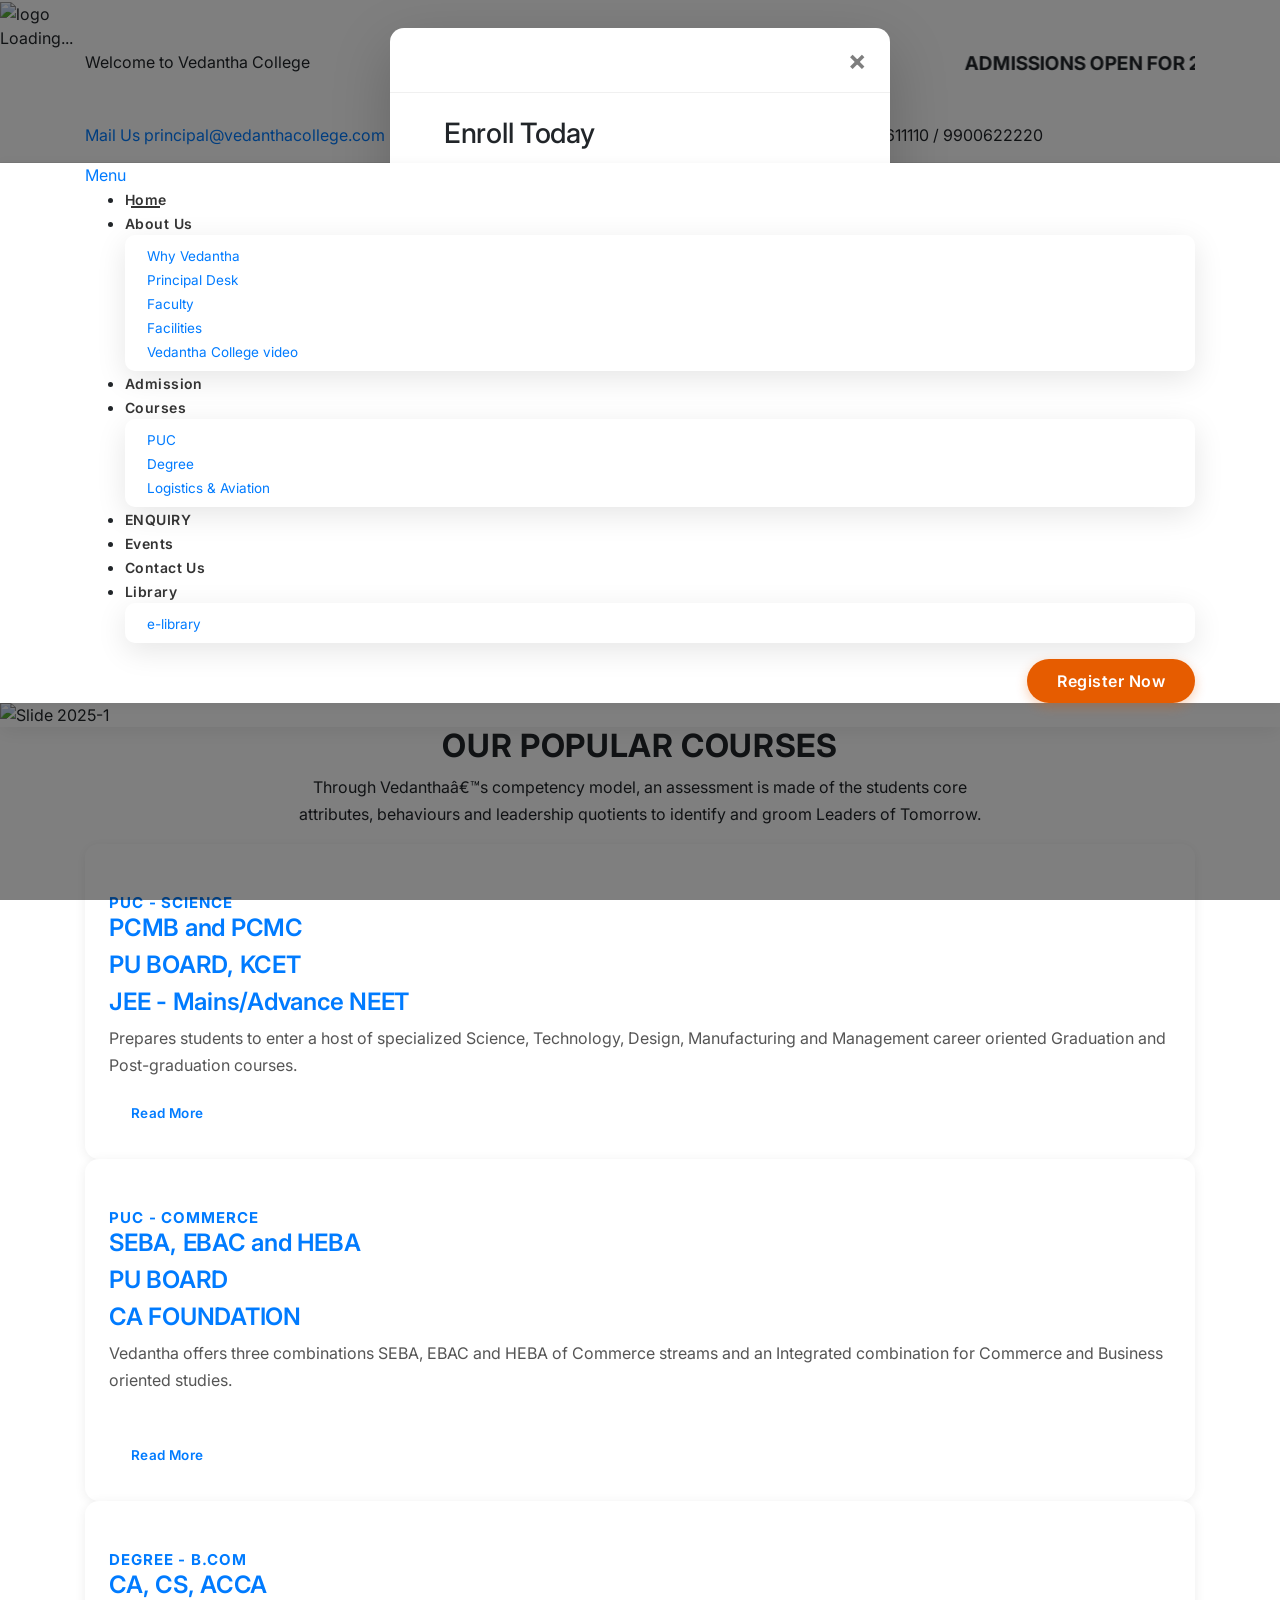
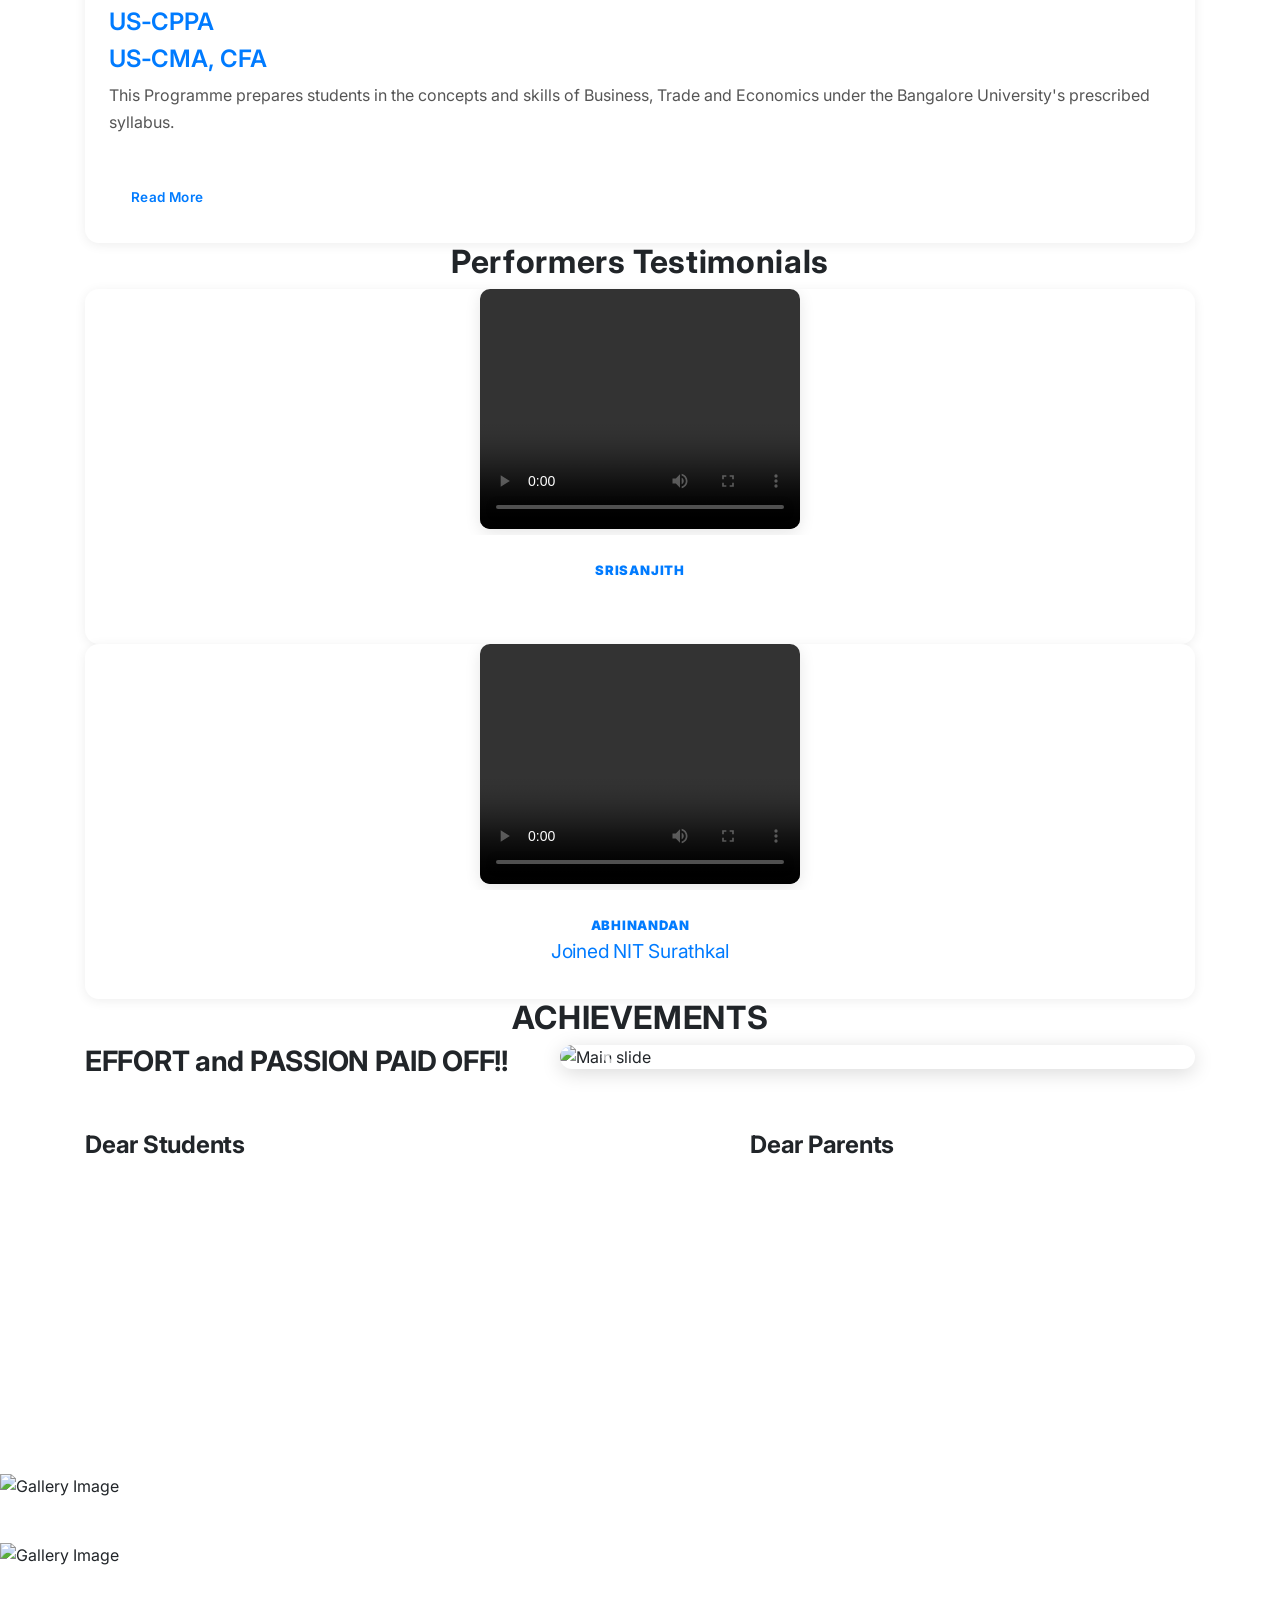
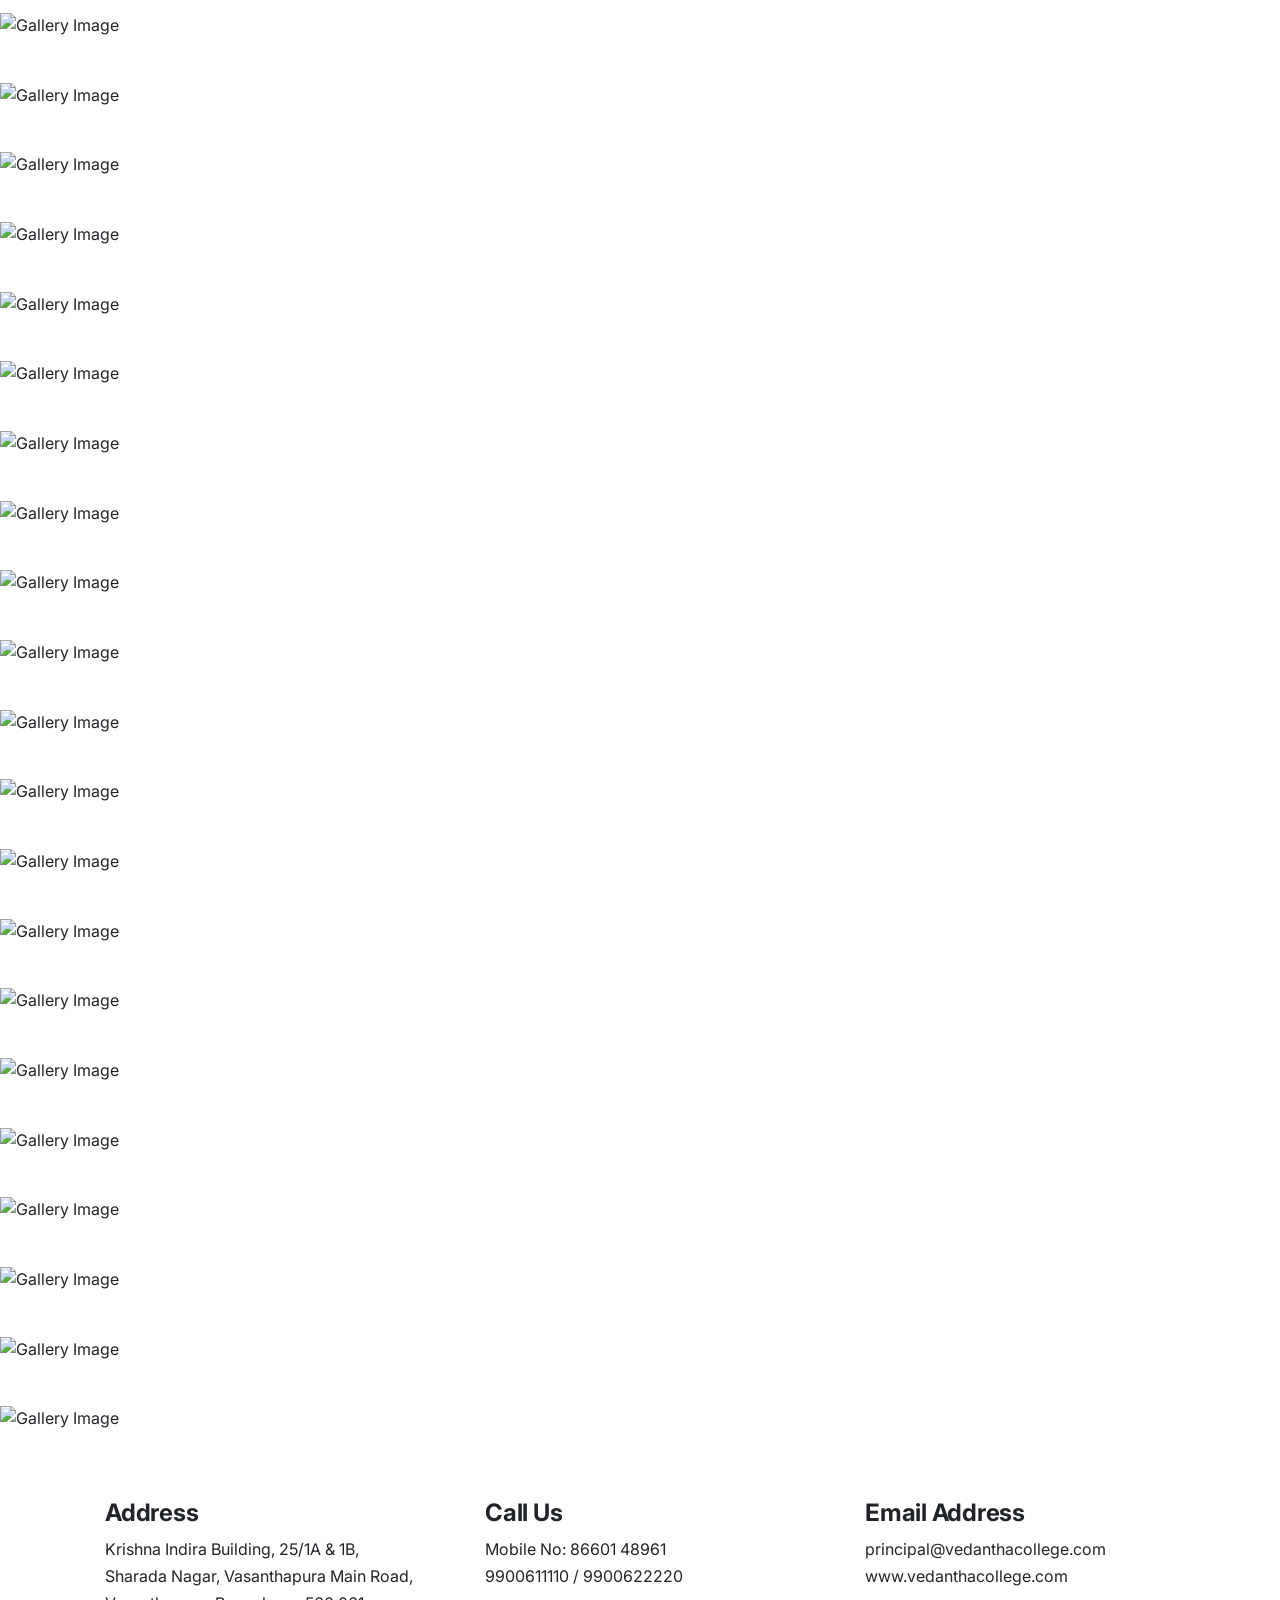
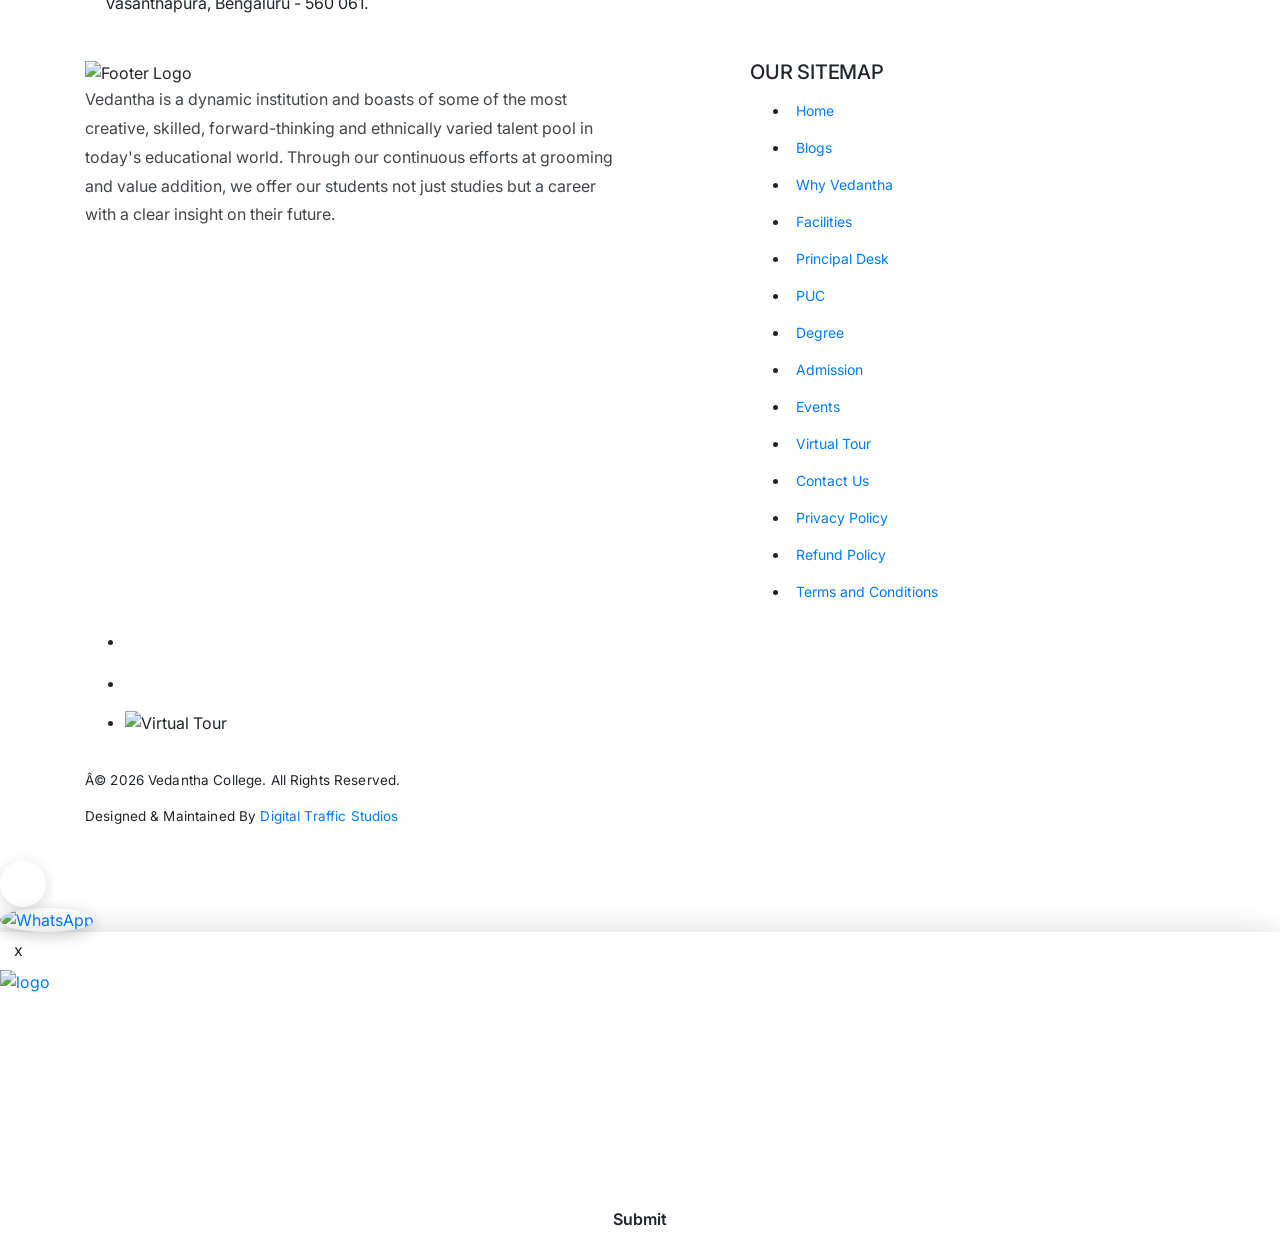
==== commit 5897ae0b: "4" ====
--- a/index.html
+++ b/index.html
@@ -1,568 +1,1508 @@
-<!DOCTYPE html>
+﻿<!DOCTYPE html>
 <html lang="en">
-<head>
-    <meta charset="UTF-8">
-    <meta name="viewport" content="width=device-width, initial-scale=1.0">
-    <title>Best PU College in South Bangalore | Vedantha PU & Degree College</title>
-    <meta name="description" content="Vedantha PU & Degree College in South Bangalore offers top-quality Science, Commerce & Management programs with expert faculty, NEET/JEE coaching, state-of-the-art campus, and strong academic results.">
-
-    <!-- SEO & Open Graph Tags -->
-    <meta property="og:title" content="Best PU College in South Bangalore | Vedantha PU & Degree College">
-    <meta property="og:description" content="Vedantha PU & Degree College in South Bangalore offers top-quality Science, Commerce & Management programs. Admissions open for 2026-27.">
-    <meta property="og:image" content="https://www.vedanthacollege.com/images/logo.png">
-    <meta property="og:url" content="https://www.vedanthacollege.com/">
-    <meta property="og:type" content="website">
-    
-    <meta name="twitter:card" content="summary_large_image">
-    <meta name="twitter:title" content="Vedantha PU & Degree College">
-    <meta name="twitter:description" content="Top-quality Science, Commerce & Management programs in South Bangalore.">
-    <meta name="twitter:image" content="https://www.vedanthacollege.com/images/logo.png">
-
-    <!-- Performance Preconnects -->
-    <link rel="preconnect" href="https://fonts.googleapis.com">
-    <link rel="preconnect" href="https://fonts.gstatic.com" crossorigin>
-    <link rel="preconnect" href="https://cdn.jsdelivr.net">
-    <link rel="preconnect" href="https://cdnjs.cloudflare.com">
-
-    <!-- Google Fonts -->
-    <link href="https://fonts.googleapis.com/css2?family=Inter:wght@400;500;600;700&family=Merriweather:wght@400;700&display=swap" rel="stylesheet">
-    
-    <!-- Bootstrap 5 CSS -->
-    <link href="https://cdn.jsdelivr.net/npm/bootstrap@5.3.2/dist/css/bootstrap.min.css" rel="stylesheet">
-    
-    <!-- Swiper CSS -->
-    <link rel="stylesheet" href="https://cdn.jsdelivr.net/npm/swiper@11/swiper-bundle.min.css" />
-    
-    <!-- FontAwesome -->
-    <link rel="stylesheet" href="https://cdnjs.cloudflare.com/ajax/libs/font-awesome/6.4.2/css/all.min.css">
-
-    <!-- Custom CSS -->
-    <link rel="stylesheet" href="style.css">
-</head>
-<body>
-
-    <!-- 1. Preloader -->
-    <div id="preloader">
-        <img src="https://www.vedanthacollege.com/images/logo.png" alt="Vedantha Logo">
-        <div class="spinner-border" role="status">
-            <span class="visually-hidden">Loading...</span>
+    <head>
+        <base href="https://www.vedanthacollege.com/">
+        <!-- meta tag -->
+        <meta charset="utf-8">
+        <title>Best PU College in South Bangalore | Vedantha PU & Degree College</title>
+       <meta name="description" content="Vedantha PU & Degree College in South Bangalore offers top-quality Science, Commerce & Management programs with expert faculty, NEET/JEE coaching, state-of-the-art campus, and strong academic results. Admissions open.">
+
+        <!-- responsive tag -->
+        <meta http-equiv="x-ua-compatible" content="ie=edge">
+        <meta name="viewport" content="width=device-width, initial-scale=1">
+        <!-- favicon -->
+        <link rel="shortcut icon" type="image/x-icon" href="images/icon.ico">
+        <!-- bootstrap v4 css -->
+        <link rel="stylesheet" type="text/css" href="css/bootstrap.min.css">
+        <!-- font-awesome css -->
+        <link rel="stylesheet" type="text/css" href="css/font-awesome.min.css">
+        <!-- animate css -->
+        <link rel="stylesheet" type="text/css" href="css/animate.css">
+        <!-- owl.carousel css -->
+        <link rel="stylesheet" type="text/css" href="css/owl.carousel.css">
+		<!-- slick css -->
+        <link rel="stylesheet" type="text/css" href="css/slick.css">
+        <!-- magnific popup css -->
+        <link rel="stylesheet" type="text/css" href="css/magnific-popup.css">
+		<!-- Offcanvas CSS -->
+        <link rel="stylesheet" type="text/css" href="css/off-canvas.css">
+		<!-- flaticon css  -->
+        <link rel="stylesheet" type="text/css" href="fonts/flaticon.css">
+		<!-- flaticon2 css  -->
+        <link rel="stylesheet" type="text/css" href="fonts/fonts2/flaticon.css">
+        <!-- rsmenu CSS -->
+        <link rel="stylesheet" type="text/css" href="css/rsmenu-main.css">
+        <!-- rsmenu transitions CSS -->
+        <link rel="stylesheet" type="text/css" href="css/rsmenu-transitions.css">
+        <!-- style css -->
+        <link rel="stylesheet" type="text/css" href="style.css">
+        <!-- responsive css -->
+        <link rel="stylesheet" type="text/css" href="css/responsive.css">
+        <!--[if lt IE 9]>
+            <script src="https://oss.maxcdn.com/html5shiv/3.7.2/html5shiv.min.js"></script>
+            <script src="https://oss.maxcdn.com/respond/1.4.2/respond.min.js"></script>
+        <![endif]-->
+		<link rel="stylesheet" href="https://stackpath.bootstrapcdn.com/bootstrap/4.5.0/css/bootstrap.min.css">
+        <style>
+/* =========================================
+   MODERN OVERRIDES
+   ========================================= */
+
+@import url('https://fonts.googleapis.com/css2?family=Inter:wght@400;500;600;700&display=swap');
+
+body {
+    font-family: 'Inter', -apple-system, BlinkMacSystemFont, sans-serif !important;
+    -webkit-font-smoothing: antialiased;
+    -moz-osx-font-smoothing: grayscale;
+}
+
+h1, h2, h3, h4, h5, h6,
+.sec-title h2,
+.counter-title,
+.footer-title,
+.contact-title,
+.course-title a,
+.course-category {
+    font-family: 'Inter', sans-serif !important;
+    letter-spacing: -0.01em;
+}
+
+p, li, a, span, div, input, select, textarea, button {
+    font-family: 'Inter', sans-serif !important;
+}
+
+.sec-title h2 { font-weight: 700 !important; letter-spacing: 0.02em; }
+.sec-title p { line-height: 1.7; max-width: 700px; margin-left: auto; margin-right: auto; }
+
+.rs-toolbar { border-bottom: none !important; box-shadow: none !important; }
+.rs-header-top { padding: 15px 0 !important; border-bottom: 1px solid rgba(0, 0, 0, 0.06) !important; }
+
+.header-contact .widget-text {
+    transition: all 0.3s ease;
+    background: transparent !important;
+    border: none !important;
+    box-shadow: none !important;
+    border-radius: 0 !important;
+}
+.header-contact .widget-text::before,
+.header-contact .widget-text::after {
+    display: none !important;
+}
+
+.logo-area img { transition: transform 0.3s ease; }
+.logo-area img:hover { transform: scale(1.03); }
+
+.menu-area {
+    box-shadow: 0 2px 12px rgba(0, 0, 0, 0.06) !important;
+    border: none !important;
+    position: relative !important;
+    z-index: 9999 !important;
+    background: #ffffff !important;
+}
+.menu-area.menu-sticky { transition: box-shadow 0.3s ease; }
+
+.nav-menu > li > a {
+    font-weight: 600 !important;
+    font-size: 14px !important;
+    letter-spacing: 0.03em;
+    transition: color 0.25s ease !important;
+    position: relative;
+    color: #333333 !important;
+}
+.nav-menu > li > a::after {
+    content: ''; position: absolute; bottom: 0; left: 50%; width: 0; height: 2px;
+    background: currentColor; transition: width 0.3s ease, left 0.3s ease;
+}
+.nav-menu > li > a:hover::after,
+.nav-menu > li.current-menu-item > a::after { width: 70%; left: 15%; }
+
+.nav-menu li .sub-menu {
+    border: none !important; border-radius: 10px !important; box-shadow: 0 8px 30px rgba(0, 0, 0, 0.1) !important;
+    padding: 8px 0 !important; overflow: hidden; animation: fadeInDown 0.2s ease-out;
+}
+@keyframes fadeInDown {
+    from { opacity: 0; transform: translateY(-8px); }
+    to   { opacity: 1; transform: translateY(0); }
+}
+.nav-menu li .sub-menu li a {
+    padding: 9px 22px !important; font-size: 13.5px !important;
+    transition: background 0.2s ease, padding-left 0.2s ease !important; border-radius: 0 !important;
+}
+.nav-menu li .sub-menu li a:hover { padding-left: 28px !important; background: rgba(0, 0, 0, 0.03) !important; }
+
+/* Register Now button */
+.nav-expander {
+    background: #e65c00 !important;
+    color: #fff !important;
+    border-radius: 50px !important;
+    padding: 14px 30px !important;
+    font-weight: 600 !important;
+    letter-spacing: 0.03em;
+    transition: all 0.3s ease !important;
+    box-shadow: 0 4px 12px rgba(230, 92, 0, 0.3) !important;
+    display: inline-flex !important;
+    align-items: center !important;
+    justify-content: center !important;
+    line-height: 1 !important;
+    height: auto !important;
+    border: none !important;
+    text-decoration: none !important;
+}
+.nav-expander:hover {
+    transform: translateY(-2px);
+    box-shadow: 0 6px 18px rgba(230, 92, 0, 0.4) !important;
+    background: #ff6600 !important;
+    color: #fff !important;
+}
+
+#carouselExampleIndicators { box-shadow: 0 4px 20px rgba(0, 0, 0, 0.08); }
+.carousel-control-prev, .carousel-control-next { opacity: 0.7 !important; transition: opacity 0.3s ease !important; }
+.carousel-control-prev:hover, .carousel-control-next:hover { opacity: 1 !important; }
+.carousel-item { transition: transform 0.7s ease-in-out !important; }
+
+.cource-item {
+    border-radius: 14px !important; overflow: hidden !important; box-shadow: 0 2px 12px rgba(0, 0, 0, 0.07) !important;
+    border: none !important; transition: transform 0.35s ease, box-shadow 0.35s ease !important; background: #fff;
+}
+.cource-item:hover { transform: translateY(-6px) !important; box-shadow: 0 12px 35px rgba(0, 0, 0, 0.12) !important; }
+.cource-img, .cource-img1, .cource-img2 { border-radius: 14px 14px 0 0 !important; overflow: hidden !important; }
+.cource-img img { transition: transform 0.4s ease !important; }
+.cource-item:hover .cource-img img { transform: scale(1.04); }
+.course-body { padding: 22px 24px 26px !important; }
+.course-category { font-weight: 700 !important; font-size: 13px !important; letter-spacing: 0.06em; text-transform: uppercase; }
+.subject-heading { font-size: 15px !important; }
+.course-title a { font-weight: 600 !important; transition: color 0.25s ease !important; }
+.course-desc p { line-height: 1.7 !important; color: #555 !important; }
+
+.cource-btn {
+    border-radius: 7px !important;
+    padding: 12px 22px !important;
+    font-weight: 600 !important;
+    font-size: 13.5px !important;
+    letter-spacing: 0.03em;
+    transition: all 0.3s ease !important;
+    display: inline-flex !important;
+    align-items: center !important;
+    justify-content: center !important;
+    line-height: 1 !important;
+    height: auto !important;
+    text-decoration: none !important;
+}
+.cource-btn:hover { transform: translateY(-2px); box-shadow: 0 4px 12px rgba(0, 0, 0, 0.15); }
+.image-link { border-radius: 50% !important; width: 44px !important; height: 44px !important; transition: all 0.3s ease !important; }
+
+.rs-counter { border-radius: 0 !important; }
+.counter-text { line-height: 1.7; }
+.counter-text h3, .counter-text h4 { font-weight: 700 !important; }
+.counter-text p { line-height: 1.8 !important; color: rgba(255, 255, 255, 0.85); }
+
+#carouselExampleIndicators2 { border-radius: 12px !important; overflow: hidden !important; box-shadow: 0 4px 20px rgba(0, 0, 0, 0.15); }
+#carouselExampleIndicators2 .carousel-item img { border-radius: 0 !important; }
+
+.single-gallery { overflow: hidden !important; position: relative; }
+.single-gallery img { transition: transform 0.4s ease !important; }
+.single-gallery:hover img { transform: scale(1.06); }
+.popup-icon { transition: opacity 0.3s ease !important; }
+.popup-icon a { border-radius: 50% !important; width: 44px !important; height: 44px !important; display: flex !important; align-items: center !important; justify-content: center !important; }
+
+.cource-item video { border-radius: 10px !important; box-shadow: 0 4px 16px rgba(0, 0, 0, 0.1); }
+
+.form-control {
+    border-radius: 8px !important; padding: 11px 16px !important; border: 1.5px solid #ddd !important;
+    transition: border-color 0.25s ease, box-shadow 0.25s ease !important; font-size: 14px !important;
+}
+.form-control:focus { border-color: #3b82f6 !important; box-shadow: 0 0 0 3px rgba(59, 130, 246, 0.15) !important; outline: none !important; }
+textarea.form-control { border-radius: 8px !important; resize: none !important; }
+select.form-control { border-radius: 8px !important; appearance: auto; }
+
+.btn-send,
+input[type="submit"].btn-send {
+    border-radius: 8px !important;
+    padding: 14px 28px !important;
+    font-weight: 600 !important;
+    font-size: 14px !important;
+    letter-spacing: 0.03em;
+    transition: all 0.3s ease !important;
+    border: none !important;
+    cursor: pointer;
+    line-height: 1 !important;
+    display: block !important;
+    text-align: center !important;
+    height: auto !important;
+    box-sizing: border-box !important;
+}
+.btn-send:hover,
+input[type="submit"].btn-send:hover { transform: translateY(-2px); box-shadow: 0 4px 15px rgba(0, 0, 0, 0.2) !important; }
+
+.modal-content {
+    border-radius: 14px !important;
+    border: none !important;
+    box-shadow: 0 20px 60px rgba(0, 0, 0, 0.2) !important;
+    overflow: hidden;
+}
+.modal-header {
+    border-bottom: 1px solid rgba(0, 0, 0, 0.06) !important;
+    padding: 18px 24px !important;
+}
+.modal-body {
+    padding: 24px !important;
+}
+.modal-header .close {
+    font-size: 28px !important;
+    opacity: 0.5 !important;
+    transition: opacity 0.2s ease !important;
+    border: none !important;
+    background: none !important;
+}
+.modal-header .close:hover { opacity: 1 !important; }
+
+.right_menu_togle { box-shadow: -5px 0 30px rgba(0, 0, 0, 0.15) !important; }
+.right_menu_togle .form-control { background: rgba(255, 255, 255, 0.1) !important; border: 1.5px solid rgba(255, 255, 255, 0.2) !important; color: #fff !important; border-radius: 8px !important; }
+.right_menu_togle .form-control:focus { border-color: rgba(255, 255, 255, 0.5) !important; box-shadow: 0 0 0 3px rgba(255, 255, 255, 0.1) !important; }
+.right_menu_togle .form-control::placeholder { color: rgba(255, 255, 255, 0.6) !important; }
+.right_menu_togle .btn { border-radius: 8px !important; font-weight: 600 !important; transition: all 0.3s ease !important; }
+.right_menu_togle .btn:hover { transform: translateY(-2px); }
+.close-btn span { border-radius: 50% !important; width: 36px !important; height: 36px !important; display: inline-flex !important; align-items: center !important; justify-content: center !important; transition: all 0.25s ease !important; }
+
+.footer-contact-desc .contact-inner { padding: 25px 20px !important; border-radius: 12px; transition: all 0.3s ease; }
+.footer-contact-desc .contact-inner:hover { background: rgba(255, 255, 255, 0.03); }
+.contact-inner i { transition: transform 0.3s ease; }
+.contact-inner:hover i { transform: scale(1.1); }
+.contact-title { font-weight: 700 !important; margin-bottom: 8px !important; }
+.contact-desc { line-height: 1.7 !important; }
+.footer-top { border-top: 1px solid rgba(255, 255, 255, 0.08) !important; }
+.about-widget p { line-height: 1.8 !important; opacity: 0.85; }
+.about-widget img { transition: opacity 0.3s ease; }
+.about-widget img:hover { opacity: 0.85; }
+.sitemap-widget li a { padding: 8px 0 !important; display: inline-block; transition: all 0.25s ease !important; font-size: 14px !important; }
+.sitemap-widget li a:hover { padding-left: 6px !important; }
+.sitemap-widget li a i { transition: transform 0.25s ease; margin-right: 6px; }
+.sitemap-widget li a:hover i { transform: translateX(3px); }
+.footer-share ul li a { border-radius: 50% !important; width: 42px !important; height: 42px !important; display: inline-flex !important; align-items: center !important; justify-content: center !important; transition: all 0.3s ease !important; }
+.footer-share ul li a:hover { transform: translateY(-3px); }
+.footer-bottom { border-top: 1px solid rgba(255, 255, 255, 0.08) !important; padding: 18px 0 !important; }
+.footer-bottom .copyright p { font-size: 13.5px !important; letter-spacing: 0.01em; }
+
+#scrollUp { border-radius: 50% !important; width: 46px !important; height: 46px !important; display: flex !important; align-items: center !important; justify-content: center !important; box-shadow: 0 4px 15px rgba(0, 0, 0, 0.15) !important; transition: all 0.3s ease !important; border: none !important; }
+#scrollUp:hover { transform: translateY(-3px) !important; box-shadow: 0 6px 20px rgba(0, 0, 0, 0.2) !important; }
+.whatsappfloat { transition: transform 0.3s ease !important; }
+.whatsappfloat:hover { transform: scale(1.1) !important; }
+.whatsappfloat img { border-radius: 50% !important; box-shadow: 0 4px 15px rgba(0, 0, 0, 0.2) !important; }
+
+.imgcard { border-radius: 12px !important; border: 6px solid #fff !important; box-shadow: 0 4px 20px rgba(0, 0, 0, 0.1) !important; overflow: hidden; }
+.vidcard { border-radius: 12px !important; border: 6px solid #fff !important; box-shadow: 0 4px 20px rgba(0, 0, 0, 0.1) !important; overflow: hidden; }
+
+.owl-dots .owl-dot span { border-radius: 50% !important; width: 12px !important; height: 12px !important; transition: all 0.3s ease !important; }
+.owl-dots .owl-dot.active span { transform: scale(1.2); }
+.owl-nav .owl-prev, .owl-nav .owl-next { border-radius: 50% !important; width: 40px !important; height: 40px !important; display: inline-flex !important; align-items: center !important; justify-content: center !important; transition: all 0.3s ease !important; box-shadow: 0 2px 8px rgba(0, 0, 0, 0.1); }
+.owl-nav .owl-prev:hover, .owl-nav .owl-next:hover { transform: scale(1.08); box-shadow: 0 4px 15px rgba(0, 0, 0, 0.15); }
+* { backface-visibility: hidden; -webkit-backface-visibility: hidden; }
+        </style>
+
+<script src="https://code.jquery.com/jquery-3.5.1.min.js"></script>
+<script src="https://stackpath.bootstrapcdn.com/bootstrap/4.5.0/js/bootstrap.min.js"></script>
+<script>
+	$(document).ready(function(){
+		$("#myModal").modal('show');
+	});
+</script>
+		<style>
+		.imgcard {
+		  width: auto;
+		  border: 10px solid #fff;   
+		  box-shadow: 0 4px 8px 0 rgba(0, 0, 0, 0.2), 0 6px 20px 0 rgba(0, 0, 0, 0.19);
+		  text-align: center;
+		  /*  padding: 10px;*//*transparent*/
+			margin-bottom: 10px;
+			margin-top: 40px;
+		}
+		.vidcard {
+		  width: auto;
+		  border: 10px solid #fff;   
+		  box-shadow: 0 4px 8px 0 rgba(0, 0, 0, 0.2), 0 6px 20px 0 rgba(0, 0, 0, 0.19);
+		  text-align: center;
+		}
+
+		</style>
+		<script type="application/ld+json">
+{
+  "@context": "https://schema.org",
+  "@type": "CollegeOrUniversity",
+  "name": "Vedantha PU & Degree College",
+  "url": "https://vedanthacollege.com/",
+  "logo": "https://vedanthacollege.com/images/logo.png",
+  "address": {
+    "@type": "4th Floor, Krishna Indira Building, Vedantha College, 44, Vasanthapura Main Rd, Sharada Nagar, Bikasipura, Bengaluru, Karnataka 560061",
+    "streetAddress": "Sharada Nagar, Bikasipura",
+    "addressLocality": "Bangalore",
+    "addressRegion": "Karnataka",
+    "postalCode": "560061",
+    "addressCountry": "IN"
+  },
+  "telephone": "+91-99006 11110",
+  "email": "admissions@vedanthacollege.com"
+}
+</script>
+
+    </head>
+    <body class="home1">
+        <!--Preloader area start here-->
+        <div class="book_preload">
+			<img src="images/logo.png" class="landing-logo" alt="logo">
+            <div class="book">
+                <div class="book__page"></div>
+                <div class="book__page"></div>
+				<div class="book__page"></div>
+				<span class="loading-text">Loading...</span>
+            </div>
         </div>
-    </div>
-
-    <!-- 2. Auto Enroll Modal -->
-    <div class="modal fade" id="enrollModal" tabindex="-1" aria-labelledby="enrollModalLabel" aria-hidden="true">
-        <div class="modal-dialog modal-dialog-centered">
-            <div class="modal-content border-0 shadow-lg">
-                <div class="modal-header bg-primary text-white" style="background-color: var(--color-primary) !important;">
-                    <h5 class="modal-title fw-bold" id="enrollModalLabel">Enroll Today</h5>
-                    <button type="button" class="btn-close btn-close-white" data-bs-dismiss="modal" aria-label="Close modal"></button>
+		<!--Preloader area end here-->
+<!--		popup enroll starts-->
+		<div id="myModal" class="modal fade">
+    <div class="modal-dialog">
+        <div class="modal-content">
+            <div class="modal-header">
+                
+                <button type="button" class="close" data-dismiss="modal">&times;</button>
+            </div>
+            <div class="modal-body">
+				<div class="contact-page-section">
+      <div class="container">
+				<div class="col-md-12">
+            <div class="contact-comment-section">
+              <h3 class="pb-1 text-left">Enroll Today</h3>
+                <form
+                id="contact-form"
+                method="post"
+                role="form"
+              >
+              <div class="messages"></div>
+                <fieldset>
+                  <div class="row">
+                    <div class="col-md-12 col-sm-12">
+                      <div class="form-group">
+                        <!-- <label>Name*</label> -->
+                        <input
+                          name="name"
+                          id="name"
+                          class="form-control"
+                          type="text"
+                          placeholder="Name*"
+                          required
+                        />
+                      </div>
+                    </div>
+                    
+                  </div>
+				<div class="row">
+                    <div class="col-md-12 col-sm-12">
+                      <div class="form-group">
+                        <!-- <label>Name*</label> -->
+                        <input
+                          name="email"
+                          id="email"
+                          class="form-control"
+                          type="email"
+                          placeholder="Email*"
+                          required
+                        />
+                      </div>
+                    </div>
+                    
+                  </div>
+                  <div class="row">
+                    <div class="col-md-6 col-sm-12">
+                      <div class="form-group">
+                        <!-- <label>Phone*</label> -->
+                        <input
+                          name="phone"
+                          id="phone"
+                          class="form-control"
+                          type="text"
+                          placeholder="Phone*"
+                          pattern="^(((\+?\(91\))|0|((00|\+)?91))-?)?[7-9]\d{9}$"
+                          required
+                        />
+                      </div>
+                    </div>
+                    <div class="col-md-6 col-sm-12">
+                      <div class="form-group">
+                        <!-- <label>Subject *</label> -->
+                        <select
+                          name="course"
+                          id="course"
+                          class="form-control"
+                          
+                          placeholder="Course *"
+                          required>
+						  	<option value="" selected="true"  disabled="disabled">Select Course *</option>
+						  	<option value="PCMB">PCMB</option>
+							<option value="PCMCS">PCMCS</option>
+							<option value="SEBA">SEBA</option>
+							<option value="HEBA">HEBA</option>
+							<option value="EBAC">EBAC</option>
+							<option value="Degree (B.COM)">Degree (B.COM)</option>
+							<option value="Logistics &amp; Aviation">Logistics &amp; Aviation</option>
+						  </select> 
+                      </div>
+                    </div>
+                  </div>
+                  <div class="row">
+                    <div class="col-md-12 col-sm-12">
+                      <div class="form-group">
+                        <!-- <label>Message *</label> -->
+                        <textarea
+                          cols="40"
+                          rows="5"
+                          id="message"
+                          name="message"
+                          class="textarea form-control"
+                          placeholder="Message *"
+                          required
+                        ></textarea>
+                      </div>
+                    </div>
+                    <div class="col-md-12 col-sm-12 text-center">
+                      <div id="success"></div>
+                    </div>
+                  </div>
+                  <div class="form-group mb-0">
+                    <input class="btn-send" type="submit" value="Submit Now" />
+                  </div>
+                </fieldset>
+              </form>
+            </div>
+            </div>
+            </div>
+            </div>
+            </div>
+        </div>
+    </div>
+</div>
+<!--popup enroll ends		-->
+        <!--Full width header Start-->
+		<div class="full-width-header">
+
+			<!-- Toolbar Start -->
+			<div class="rs-toolbar">
+				<div class="container">
+					<div class="row">
+						<div class="col-md-3">
+							<div class="rs-toolbar-left">
+								<div class="welcome-message">
+									<i class="fa fa-bank"></i><span>Welcome to Vedantha College</span> 
+								</div>
+							</div>
+						</div>
+<!--
+						<div class="col-md-9">
+							<div class="rs-toolbar-right">
+								<marquee><p><strong>&nbsp; &nbsp;<span class="orange">ADMISSIONS OPEN FOR 2024-25. HURRY LIMITED SEATS. CALL US ON 99006 22220 | INTRODUCING LOGISTICS &amp; AVIATION CLASSES | TALLY AND ADVANCED EXCEL COURSES FOR COMMERCE STUDENTS</span></strong></p></marquee>
+							</div>
+						</div>
+-->
+						<div class="col-md-9">
+							<div class="rs-toolbar-right">
+								<marquee><p><strong>&nbsp; &nbsp;<span class="orange" style="font-size:19px">ADMISSIONS OPEN FOR 2026-27.</span></strong></p></marquee>
+							</div>
+						</div>
+					</div>
+				</div>
+			</div>
+			<!-- Toolbar End -->
+			
+			<!--Header Start-->
+			<header id="rs-header" class="rs-header">
+				
+				<!-- Header Top Start -->
+				<div class="rs-header-top">
+					<div class="container">
+						<div class="row">
+							<div class="col-md-4 col-sm-12">
+						        <div class="header-contact mt-2">
+						            <div id="info-details" class="widget-text">
+                                        <i class="glyph-icon flaticon-email"></i>
+						                <div class="info-text">
+						                    <a href="mailto:principal@vedanthacollege.com">
+						                    	<span>Mail Us</span>
+												principal@vedanthacollege.com
+											</a>
+						                </div>
+						            </div>
+						        </div>
+							</div>
+							<div class="col-md-4 col-sm-12">
+								<div class="logo-area text-center">
+									<a href="index.html"><img src="images/logo.png" alt="logo"></a>
+								</div>
+							</div>
+
+							<div class="col-md-4 col-sm-12">
+						        <div class="header-contact pull-right mt-2">
+						            <div id="phone-details" class="widget-text">
+						                <i class="glyph-icon flaticon-phone-call"></i>
+										<div class="info-text">
+											9900611110 / 9900622220
+										</div>
+						            </div>
+						        </div>
+							</div>
+
+						</div>				
+					</div>
+				</div>
+				<!-- Header Top End -->
+
+				<!-- Menu Start -->
+				<div class="menu-area menu-sticky">
+					<div class="container">
+						<div class="main-menu">
+							<div class="row">
+								<div class="col-sm-12">
+									<a class="rs-menu-toggle"><i class="fa fa-bars"></i>Menu</a>
+									<nav class="rs-menu">
+										<ul class="nav-menu">
+											<li class="current-menu-item current_page_item"> 
+												<a href="index.html" class="home">Home</a>									  
+											</li>
+                                            <li class="menu-item-has-children"> <a href="#">About Us</a>
+                                              <ul class="sub-menu">
+												 
+                                                    <li> <a href="why-vedantha.html">Why Vedantha</a></li>
+                                                    <li><a href="principal-desk.html">Principal Desk</a></li>
+                                                    <li><a href="faculty.html">Faculty</a></li>
+													<li><a href="facilities.html">Facilities</a></li>
+													<li><a href="javascript:;"  data-toggle="modal"  data-target="#vedanthaVideo" >Vedantha College video <i class="fa fa-play-circle blink"></i></a></li>
+                                                </ul>
+											</li>
+										  <li> <a href="admission.html">Admission</a></li>
+											<li class="menu-item-has-children"> <a href="#">Courses</a>
+											  <ul class="sub-menu">
+													<li><a href="puc.html">PUC</a></li>
+													<li><a href="degree.html">Degree</a></li>
+													<li><a href="logistics-and-aviation.html">Logistics & Aviation</a></li>
+												</ul>
+											</li>
+										  <li> <a href="https://vedantha.edchemy.com" target="_blank">ENQUIRY</a></li>
+										  <li> <a href="news-events.html">Events</a></li>											
+											<li> <a href="contact-us.html">Contact Us</a></li>
+                                            <li class="menu-item-has-children"> <a href="https://onos.gov.in/search" target="_blank">Library</a>
+											  <ul class="sub-menu">
+													<li><a href="https://ncert.nic.in/ncertldd/collection/online_journal.html" target="_blank">e-library</a></li>
+												</ul>
+											</li>
+                                            										
+										</ul>
+									</nav>
+                                    <div class="right-bar-icon rs-offcanvas-link text-right">
+                                        <a id="nav-expander1" class="nav-expander fixed">Register Now</a>
+                                    </div>
+								</div>
+							</div>
+						</div>
+					</div>
+				</div>
+				<!-- Menu End -->
+			</header>
+			<!--Header End-->
+
+		</div>
+        <!--Full width header End-->
+		<div id="carouselExampleIndicators" class="carousel slide" data-ride="carousel">
+<!--
+  <ol class="carousel-indicators">
+    <li data-target="#carouselExampleIndicators" data-slide-to="1"  class="active"></li>
+    <li data-target="#carouselExampleIndicators" data-slide-to="2"></li>
+    <li data-target="#carouselExampleIndicators" data-slide-to="3"></li>
+    <li data-target="#carouselExampleIndicators" data-slide-to="4"></li>
+    <li data-target="#carouselExampleIndicators" data-slide-to="5"></li>
+  </ol>
+-->
+  <div class="carousel-inner">
+	  <div class="carousel-item ">
+      <img  class="d-block w-100"  src="images/toppers14thmay2026.png" alt="Slide 2025-1" >
+    </div>
+	<div class="carousel-item ">
+      <img  class="d-block w-100"  src="images/jee2025-2026-results-1.png" alt="Slide 2025-1" >
+    </div>
+	   <div class="carousel-item active">
+      <img  class="d-block w-100"  src="images/sciencetopper26.png" alt="Slide 2025-1" >
+    </div>
+	   <div class="carousel-item">
+      <img  class="d-block w-100"  src="images/sciencetopper26_1.png" alt="Slide 2025-1" >
+    </div>
+	   <div class="carousel-item">
+      <img  class="d-block w-100"  src="images/sciencetopper26_2.png" alt="Slide 2025-1" >
+    </div>
+	   <div class="carousel-item">
+      <img  class="d-block w-100"  src="images/scineceandcommerce26.png" alt="Slide 2025-1" >
+    </div>
+	     <div class="carousel-item">
+      <img  class="d-block w-100"  src="images/science2026toppers.png" alt="Slide 2025-1" >
+    </div>
+	     <div class="carousel-item">
+      <img  class="d-block w-100"  src="images/commerce2026toppers.png" alt="Slide 2025-1" >
+    </div>
+	     <div class="carousel-item">
+      <img  class="d-block w-100"  src="images/totaltoppers2026.png" alt="Slide 2025-1" >
+    </div>
+	   <div class="carousel-item">
+      <img  class="d-block w-100"  src="images/jee2025-2026-results.png" alt="Slide 2025-1" >
+    </div>
+	  <div class="carousel-item">
+      <img  class="d-block w-100"  src="images/banner-2025-24-4-1.jpg" alt="Slide 2025-1" >
+    </div>
+	<div class="carousel-item">
+      <img  class="d-block w-100"  src="images/banner-2025-24-4-2.jpg" alt="Slide 2025-1" >
+    </div>
+	<div class="carousel-item">
+      <img  class="d-block w-100"  src="images/banner-2025-24-4-3.jpg" alt="Slide 2025-1" >
+    </div>
+	<div class="carousel-item">
+      <img  class="d-block w-100"  src="images/banner-2025-1.jpg" alt="Slide 2025-1" >
+    </div>
+	<div class="carousel-item">
+      <img  class="d-block w-100"  src="images/banner-2024-1.jpg" alt="Slide 2024-1" >
+    </div>
+    <div class="carousel-item">
+      <img class="d-block w-100" src="images/online-classes.jpg" alt="Commencement of Online Classes for all Streams at VEDANTHA">
+    </div>
+    <div class="carousel-item">
+      <img class="d-block w-100" src="images/banner2.jpg" alt="Slide Six">
+    </div>
+    <div class="carousel-item">
+      <img class="d-block w-100" src="images/banner3.jpg" alt="Slide Seven">
+    </div>
+    <div class="carousel-item">
+      <img class="d-block w-100" src="images/banner4.jpg" alt="Slide Eight">
+    </div>
+  </div>
+  <a class="carousel-control-prev" href="#carouselExampleIndicators" role="button" data-slide="prev"  >
+    <span class="carousel-control-prev-icon" aria-hidden="true" style="background:url('images/icons/prev.png');width:32px;height:32px;background-repeat: no-repeat"></span>
+    <span class="sr-only">Previous</span>
+  </a>
+  <a class="carousel-control-next" href="#carouselExampleIndicators" role="button" data-slide="next">
+    <span class="carousel-control-next-icon" aria-hidden="true" style="background:url('images/icons/next.png');width:32px;height:32px;background-repeat: no-repeat"></span>
+    <span class="sr-only">Next</span>
+  </a>
+</div>
+		
+
+        <!-- Courses Start -->
+<!--
+        <div id="rs-courses" class="rs-courses sec-color sec-spacer">
+			<div class="container">
+				<div class="sec-title mb-50 text-center">
+                    <h2>OUR POPULAR COURSES</h2>      
+                	<p>Through Vedanthaâ€™s competency model, an assessment is made of the students core attributes, behaviours and leadership quotients to identify and groom Leaders of Tomorrow.</p>
                 </div>
-                <div class="modal-body p-4">
-                    <form id="modalEnrollForm" novalidate>
-                        <div class="mb-3 position-relative">
-                            <input type="text" class="form-control" id="modalName" placeholder="Name*" required>
-                            <div class="invalid-feedback">Please enter your name.</div>
-                        </div>
-                        <div class="mb-3 position-relative">
-                            <input type="email" class="form-control" id="modalEmail" placeholder="Email*" required>
-                            <div class="invalid-feedback">Please enter a valid email address.</div>
-                        </div>
-                        <div class="row mb-3 position-relative">
-                            <div class="col-6">
-                                <input type="tel" class="form-control" id="modalPhone" placeholder="Phone*" pattern="[0-9]{10}" required>
-                                <div class="invalid-feedback">Valid 10-digit phone number required.</div>
-                            </div>
-                            <div class="col-6">
-                                <select class="form-select" id="modalCourse" required>
-                                    <option value="" selected disabled>Select Course *</option>
-                                    <option value="PCMB">PCMB</option>
-                                    <option value="PCMCS">PCMCS</option>
-                                    <option value="SEBA">SEBA</option>
-                                    <option value="HEBA">HEBA</option>
-                                    <option value="EBAC">EBAC</option>
-                                    <option value="Degree">Degree (B.COM)</option>
-                                    <option value="Logistics">Logistics & Aviation</option>
-                                </select>
-                                <div class="invalid-feedback">Please select a course.</div>
+				<div class="row">
+			        <div class="col-md-12">
+						<div class="rs-carousel owl-carousel" data-loop="true" data-items="3" data-margin="30" data-autoplay="false" data-autoplay-timeout="5000" data-smart-speed="1200" data-dots="true" data-nav="true" data-nav-speed="false" data-mobile-device="1" data-mobile-device-nav="true" data-mobile-device-dots="true" data-ipad-device="2" data-ipad-device-nav="true" data-ipad-device-dots="true" data-md-device="3" data-md-device-nav="true" data-md-device-dots="true">
+			                <div class="cource-item">
+			                    <div class="cource-img">
+			                        <img src="images/courses/degree.jpg" alt="" />
+                                    <a class="image-link" href="degree.html" title="Degree">
+                                        <i class="fa fa-link"></i>
+                                    </a>
+			                    </div>
+			                    <div class="course-body">
+			                    	<a href="degree.html" class="course-category">Degree</a>
+			                    	<h4 class="course-title"><a href="degree.html">Bachelor of Commerce (B.Com) </a></h4>
+
+			                    	<div class="course-desc">
+			                    		<p>
+			                    			This Programme prepares students in the concepts and skills of Business, Trade and Economics under the Bangalore University's prescribed syllabus.<br><br>
+										</p>
+										<a class="cource-btn" href="degree.html" title="Degree">
+											Read More
+										</a>
+			                    	</div>
+			                    </div>
+
+			                </div>
+			                <div class="cource-item">
+			                    <div class="cource-img">
+			                        <img src="images/courses/pcmb.jpg" alt="" />
+                                    <a class="image-link" href="puc.html" title="PCMB and PCMC">
+                                        <i class="fa fa-link"></i>
+                                    </a>
+			                    </div>
+			                    <div class="course-body">
+			                    	<a href="puc.html" class="course-category">PUC</a>
+			                    	<h4 class="course-title"><a href="puc.html">PCMB and PCMC </a></h4>
+
+			                    	<div class="course-desc">
+			                    		<p>
+			                    			Prepares students to enter a host of specialized Science, Technology, Design, Manufacturing and Management career oriented Graduation and Post-graduation courses.
+										</p>
+										<a class="cource-btn" href="puc.html" title="PCMB and PCMC">
+											Read More
+										</a>
+			                    	</div>
+			                    </div>
+
+							</div>
+							<div class="cource-item">
+			                    <div class="cource-img">
+			                        <img src="images/courses/seba.jpg" alt="" />
+                                    <a class="image-link" href="puc.html" title="SEBA, EBAC and HEBA">
+                                        <i class="fa fa-link"></i>
+                                    </a>
+			                    </div>
+			                    <div class="course-body">
+			                    	<a href="puc.html" class="course-category">PUC</a>
+			                    	<h4 class="course-title"><a href="puc.html">SEBA, EBAC and HEBA </a></h4>
+
+			                    	<div class="course-desc">
+			                    		<p>
+			                    			Vedantha offers three combinations SEBA, EBAC and HEBA of Commerce streams and an Integrated combination for Commerce and Business oriented studies.<br><br>
+										</p>
+										<a class="cource-btn" href="puc.html" title="SEBA, EBAC and HEBA">
+											Read More
+										</a>
+			                    	</div>
+			                    </div>
+
+			                </div>
+			            </div>
+			        </div>
+			    </div>
+			</div>
+        </div>
+-->
+        <!-- Courses End -->
+<!-- Courses Start -->
+        <div id="rs-courses" class="rs-courses sec-color sec-spacer">
+			<div class="container">
+				<div class="sec-title mb-50 text-center">
+                    <h2>OUR POPULAR COURSES</h2>      
+                	<p>Through Vedanthaâ€™s competency model, an assessment is made of the students core attributes, behaviours and leadership quotients to identify and groom Leaders of Tomorrow.</p>
+                </div>
+				<div class="row">
+			        <div class="col-md-12">
+						<div class="rs-carousel owl-carousel" data-loop="true" data-items="3" data-margin="30" data-autoplay="false" data-autoplay-timeout="5000" data-smart-speed="1200" data-dots="true" data-nav="true" data-nav-speed="false" data-mobile-device="1" data-mobile-device-nav="true" data-mobile-device-dots="true" data-ipad-device="2" data-ipad-device-nav="true" data-ipad-device-dots="true" data-md-device="3" data-md-device-nav="true" data-md-device-dots="true">
+			                <div class="cource-item">
+			                    <div class="cource-img">
+			                        <img src="images/courses/pcmb.jpg" alt="" />
+                                    <a class="image-link" href="puc.html" title="PCMB and PCMC">
+                                        <i class="fa fa-link"></i>
+                                    </a>
+			                    </div>
+			                    <div class="course-body">
+			                    	<a href="puc.html" class="course-category subject-heading">PUC - SCIENCE</a>
+									<h4 class="course-title"><a href="puc.html">PCMB and PCMC </a></h4>
+			                    	<h4 class="course-title"><a href="puc.html">PU BOARD, KCET </a></h4>
+			                    	<h4 class="course-title"><a href="puc.html">JEE - Mains/Advance NEET</a></h4>
+
+			                    	<div class="course-desc">
+			                    		<p>
+			                    			Prepares students to enter a host of specialized Science, Technology, Design, Manufacturing and Management career oriented Graduation and Post-graduation courses.
+										</p>
+										<a class="cource-btn" href="puc.html" title="PCMB and PCMC">
+											Read More
+										</a>
+			                    	</div>
+			                    </div>
+
+							</div>
+							<div class="cource-item">
+			                    <div class="cource-img">
+			                        <img src="images/courses/seba.jpg" alt="" />
+                                    <a class="image-link" href="puc.html" title="SEBA, EBAC and HEBA">
+                                        <i class="fa fa-link"></i>
+                                    </a>
+			                    </div>
+			                    <div class="course-body">
+			                    	<a href="puc.html" class="course-category subject-heading">PUC - COMMERCE</a>
+			                    	<h4 class="course-title"><a href="puc.html">SEBA, EBAC and HEBA </a></h4>
+			                    	<h4 class="course-title"><a href="puc.html">PU BOARD </a></h4>
+			                    	<h4 class="course-title"><a href="puc.html">CA FOUNDATION </a></h4>
+
+			                    	<div class="course-desc">
+			                    		<p>
+			                    			Vedantha offers three combinations SEBA, EBAC and HEBA of Commerce streams and an Integrated combination for Commerce and Business oriented studies.<br><br>
+										</p>
+										<a class="cource-btn" href="puc.html" title="SEBA, EBAC and HEBA">
+											Read More
+										</a>
+			                    	</div>
+			                    </div>
+
+			                </div>
+							<div class="cource-item">
+			                    <div class="cource-img">
+			                        <img src="images/courses/degree.jpg" alt="" />
+                                    <a class="image-link" href="degree.html" title="Degree">
+                                        <i class="fa fa-link"></i>
+                                    </a>
+			                    </div>
+			                    <div class="course-body">
+			                    	<a href="degree.html" class="course-category subject-heading">DEGREE - B.Com</a>
+			                    	<h4 class="course-title"><a href="degree.html">CA, CS, ACCA</a></h4>
+			                    	<h4 class="course-title"><a href="degree.html">US-CPPA</a></h4>
+			                    	<h4 class="course-title"><a href="degree.html">US-CMA, CFA</a></h4>
+
+			                    	<div class="course-desc">
+			                    		<p>
+			                    			This Programme prepares students in the concepts and skills of Business, Trade and Economics under the Bangalore University's prescribed syllabus.<br><br>
+										</p>
+										<a class="cource-btn" href="degree.html" title="Degree">
+											Read More
+										</a>
+			                    	</div>
+			                    </div>
+
+			                </div>
+			                
+			            </div>
+			        </div>
+			    </div>
+			</div>
+        </div>
+        <!-- Courses End -->		
+<!--		performance testimonials start-->
+		<div id="rs-courses" class="rs-courses sec-color sec-spacer">
+			<div class="container">
+				<div class="sec-title mb-50 text-center">
+                    <h2>Performers Testimonials</h2>      
+                	
+                </div>
+				<div class="row">
+			        <div class="col-md-12">
+						<center><div class="rs-carousel owl-carousel" data-loop="true" data-items="3" data-margin="30" data-autoplay="false" data-autoplay-timeout="5000" data-smart-speed="1200" data-dots="true" data-nav="true" data-nav-speed="false" data-mobile-device="1" data-mobile-device-nav="true" data-mobile-device-dots="true" data-ipad-device="2" data-ipad-device-nav="true" data-ipad-device-dots="true" data-md-device="3" data-md-device-nav="true" data-md-device-dots="true">
+			                <div class="cource-item">
+			                    <div class="cource-img1">
+			                        <video width="320" height="240" controls>
+									  <source src="images/srisanjith.mp4" type="video/mp4">
+									  <source src="images/srisanjith.ogg" type="video/ogg">
+									Your browser does not support the video tag.
+									</video>
+                                    
+			                    </div>
+			                    <div class="course-body">
+			                    	<a href="#" class="course-category"><strong>Srisanjith</strong></a>
+			                    	<h4 class="course-title"><a href="#">&nbsp;</a></h4>
+
+			                    	
+			                    </div>
+
+			                </div>
+			                <div class="cource-item">
+			                    <div class="cource-img2">
+			                        <video width="320" height="240" controls>
+									  <source src="images/abhinandan-nit-surathkal.mp4" type="video/mp4">
+									  <source src="images/abhinandan-nit-surathkal.ogg" type="video/ogg">
+									Your browser does not support the video tag.
+									</video>
+			                    </div>
+			                    <div class="course-body">
+			                    	<a href="#" class="course-category"><strong>Abhinandan</strong></a>
+			                    	<h4 class="course-title"><a href="#"><small>Joined NIT Surathkal</small></a></h4>
+
+			                    	
+			                    </div>
+
+							</div>
+							
+			            </div></center>
+			        </div>
+			    </div>
+			</div>
+        </div>
+<!--		performance testimonials end-->
+		
+		
+		<!-- Counter Up Section Start-->
+		<div class="rs-counter pt-50  achievements-overlay">
+            <div class="container">
+				<div class="sec-title  mb-0 text-center">
+                    <h2 class="counter-title">ACHIEVEMENTS</h2>      
+				</div>
+				</div>
+		</div>
+        <div class="rs-counter pt-50 pb-70 bg8 breadcrumbs-overlay">
+            <div class="container">
+				<div class="row">
+                	<div class="col-lg-5 col-md-12">
+                		<div class="counter-content">
+                			<div class="counter-text">
+								<h3 class="counter-title mt-100">EFFORT and PASSION PAID OFF!!</h3>
+                				<p>Outstanding performance by our Bright Stars</p>
+                			</div>
+                			
+                		</div>
+					</div>
+					<div class="col-lg-7 col-md-12">
+						<div id="carouselExampleIndicators2" class="carousel slide" data-ride="carousel">
+							  <ol class="carousel-indicators">
+								<li data-target="#carouselExampleIndicators2" data-slide-to="1" class="active"></li>
+								<li data-target="#carouselExampleIndicators2" data-slide-to="2"></li>
+								<li data-target="#carouselExampleIndicators2" data-slide-to="3"></li>
+								<li data-target="#carouselExampleIndicators2" data-slide-to="4"></li>
+								<li data-target="#carouselExampleIndicators2" data-slide-to="5"></li>
+								<li data-target="#carouselExampleIndicators2" data-slide-to="6"></li>
+								<li data-target="#carouselExampleIndicators2" data-slide-to="7"></li>
+								<li data-target="#carouselExampleIndicators2" data-slide-to="8"></li>
+								<li data-target="#carouselExampleIndicators2" data-slide-to="9"></li>
+							  </ol>
+								  <div class="carousel-inner">
+									<div class="carousel-item active">
+									  <img class="d-block w-100" src="images/achivements1.jpg" alt="Main slide">
+									</div>
+									  <div class="carousel-item">
+									  <img class="d-block w-100" src="images/achivements2.jpg" alt="First slide">
+									</div>
+									<div class="carousel-item">
+									  <img class="d-block w-100" src="images/achivements3.jpg" alt="Second slide">
+									</div>
+									<div class="carousel-item">
+									  <img class="d-block w-100" src="images/achivements4.jpg" alt="Third slide">
+									</div>
+									<div class="carousel-item">
+									  <img class="d-block w-100" src="images/achivements5.jpg" alt="Fourth slide">
+									</div>
+									<div class="carousel-item">
+									  <img class="d-block w-100" src="images/achivements6.jpg" alt="Fifth slide">
+									</div>
+									<div class="carousel-item">
+									  <img class="d-block w-100" src="images/achivements7.jpg" alt="Sixth slide">
+									</div>
+									<div class="carousel-item">
+									  <img class="d-block w-100" src="images/achivements8.jpg" alt="Eight slide">
+									</div>
+									<div class="carousel-item">
+									  <img class="d-block w-100" src="images/achivements9.jpg" alt="Ninth slide">
+									</div>
+								  </div>
+							  <a class="carousel-control-prev" href="#carouselExampleIndicators2" role="button" data-slide="prev">
+								<span class="carousel-control-prev-icon" aria-hidden="true"></span>
+								<span class="sr-only">Previous</span>
+							  </a>
+							  <a class="carousel-control-next" href="#carouselExampleIndicators2" role="button" data-slide="next">
+								<span class="carousel-control-next-icon" aria-hidden="true"></span>
+								<span class="sr-only">Next</span>
+							  </a>
+						</div>
+					</div>
+				</div>
+                <div class="row pt-50">
+                	<div class="col-lg-5 col-md-12">
+                		<div class="counter-content">
+                			<div class="counter-text">
+								<h4>Dear Students</h4>
+                				<p>This is a critical stage of augmenting
+									intelligence over layers of knowledge youâ€™ve
+									developed so far, a phase where each one of
+									you are on multiple journeys - of self discovery,
+									dreaming possibilities and drawing career goals.
+									At Vedantha College, youâ€˜ll find yourself among
+									some of the best faculty and spirited youth to
+									empower yourself with knowledge in either
+									Science or Commerce streams thatâ€™ll prepare
+									you for the right career path. We look forward
+									to welcome you to join our happy learning
+									campus soon.</p>
+                			</div>
+                			
+                		</div>
+					</div>
+					<div class="col-lg-2 col-md-12"></div>
+					<div class="col-lg-5 col-md-12">
+						<div class="counter-content">
+                			<div class="counter-text">
+								<h4>Dear Parents</h4>
+                				<p>We at Vedantha College, strive to build your
+									wardsâ€™ character and help see themselves as
+									confident scholars who could take up
+									leadership roles in various fields of their choice.
+									Vedantha assures to place them in the best
+									possible environment set in the right context
+									amidst a very wholesome learning ecosystem
+									where they are sure to grow and thrive. With
+									Scholarships for academic excellence,
+									outstanding achievements, Army & Police
+									families etc, we strive to do our due diligence
+									for the nation.</p>
+                			</div>
+                			
+                		</div>
+					</div>
+
+				</div>
+				
+            </div>
+        </div>
+        <!-- Counter Down Section End -->
+
+       
+        
+		
+		
+		
+        <!-- RS Gallery section start -->
+        <div class="rs-gallery rs-gallery-section pt-10">
+            <div class="rs-carousel owl-carousel" data-loop="true" data-items="5" data-margin="0" data-autoplay="true" data-autoplay-timeout="8000" data-smart-speed="2000" data-dots="false" data-nav="false" data-nav-speed="false" data-mobile-device="2" data-mobile-device-nav="false" data-mobile-device-dots="false" data-ipad-device="4" data-ipad-device-nav="false" data-ipad-device-dots="false" data-md-device="5" data-md-device-nav="false" data-md-device-dots="false">
+                <div class="single-gallery">
+                    <img src="images/gallery/1.jpg" alt="Gallery Image" />
+                    <div class="popup-icon">
+                        <a class="image-popup" href="images/gallery/1.jpg" title="">
+                            <i class="fa fa-plus-circle"></i>
+                        </a>
+                    </div>
+                </div>
+                <div class="single-gallery">
+                    <img src="images/gallery/2.jpg" alt="Gallery Image" />
+                    <div class="popup-icon">
+                        <a class="image-popup" href="images/gallery/2.jpg" title="">
+                            <i class="fa fa-plus-circle"></i>
+                        </a>
+                    </div>
+                </div>
+                <div class="single-gallery">
+                    <img src="images/gallery/3.jpg" alt="Gallery Image" />
+                    <div class="popup-icon">
+                        <a class="image-popup" href="images/gallery/3.jpg" title="">
+                            <i class="fa fa-plus-circle"></i>
+                        </a>
+                    </div>
+                </div>
+                <div class="single-gallery">
+                    <img src="images/gallery/4.jpg" alt="Gallery Image" />
+                    <div class="popup-icon">
+                        <a class="image-popup" href="images/gallery/4.jpg" title="">
+                            <i class="fa fa-plus-circle"></i>
+                        </a>
+                    </div>
+                </div>
+                <div class="single-gallery">
+                    <img src="images/gallery/5.jpg" alt="Gallery Image" />
+                    <div class="popup-icon">
+                        <a class="image-popup" href="images/gallery/5.jpg" title="">
+                            <i class="fa fa-plus-circle"></i>
+                        </a>
+                    </div>
+                </div>
+                <div class="single-gallery">
+                    <img src="images/gallery/6.jpg" alt="Gallery Image" />
+                    <div class="popup-icon">
+                        <a class="image-popup" href="images/gallery/6.jpg" title="">
+                            <i class="fa fa-plus-circle"></i>
+                        </a>
+                    </div>
+				</div>
+				<div class="single-gallery">
+                    <img src="images/gallery/7.jpg" alt="Gallery Image" />
+                    <div class="popup-icon">
+                        <a class="image-popup" href="images/gallery/7.jpg" title="">
+                            <i class="fa fa-plus-circle"></i>
+                        </a>
+                    </div>
+				</div>
+				<div class="single-gallery">
+                    <img src="images/gallery/8.jpg" alt="Gallery Image" />
+                    <div class="popup-icon">
+                        <a class="image-popup" href="images/gallery/8.jpg" title="">
+                            <i class="fa fa-plus-circle"></i>
+                        </a>
+                    </div>
+				</div>
+				<div class="single-gallery">
+                    <img src="images/gallery/9.jpg" alt="Gallery Image" />
+                    <div class="popup-icon">
+                        <a class="image-popup" href="images/gallery/9.jpg" title="">
+                            <i class="fa fa-plus-circle"></i>
+                        </a>
+                    </div>
+				</div>
+				<div class="single-gallery">
+                    <img src="images/gallery/10.jpg" alt="Gallery Image" />
+                    <div class="popup-icon">
+                        <a class="image-popup" href="images/gallery/10.jpg" title="">
+                            <i class="fa fa-plus-circle"></i>
+                        </a>
+                    </div>
+				</div>
+				<div class="single-gallery">
+                    <img src="images/gallery/11.jpg" alt="Gallery Image" />
+                    <div class="popup-icon">
+                        <a class="image-popup" href="images/gallery/11.jpg" title="">
+                            <i class="fa fa-plus-circle"></i>
+                        </a>
+                    </div>
+				</div>
+				<div class="single-gallery">
+                    <img src="images/gallery/12.jpg" alt="Gallery Image" />
+                    <div class="popup-icon">
+                        <a class="image-popup" href="images/gallery/12.jpg" title="">
+                            <i class="fa fa-plus-circle"></i>
+                        </a>
+                    </div>
+				</div>
+				<div class="single-gallery">
+                    <img src="images/gallery/13.jpg" alt="Gallery Image" />
+                    <div class="popup-icon">
+                        <a class="image-popup" href="images/gallery/13.jpg" title="">
+                            <i class="fa fa-plus-circle"></i>
+                        </a>
+                    </div>
+				</div>
+				<div class="single-gallery">
+                    <img src="images/gallery/14.jpg" alt="Gallery Image" />
+                    <div class="popup-icon">
+                        <a class="image-popup" href="images/gallery/14.jpg" title="">
+                            <i class="fa fa-plus-circle"></i>
+                        </a>
+                    </div>
+				</div>
+				<div class="single-gallery">
+                    <img src="images/gallery/15.jpg" alt="Gallery Image" />
+                    <div class="popup-icon">
+                        <a class="image-popup" href="images/gallery/15.jpg" title="">
+                            <i class="fa fa-plus-circle"></i>
+                        </a>
+                    </div>
+				</div>
+				<div class="single-gallery">
+                    <img src="images/gallery/16.jpg" alt="Gallery Image" />
+                    <div class="popup-icon">
+                        <a class="image-popup" href="images/gallery/16.jpg" title="">
+                            <i class="fa fa-plus-circle"></i>
+                        </a>
+                    </div>
+				</div>
+				<div class="single-gallery">
+                    <img src="images/gallery/17.jpg" alt="Gallery Image" />
+                    <div class="popup-icon">
+                        <a class="image-popup" href="images/gallery/17.jpg" title="">
+                            <i class="fa fa-plus-circle"></i>
+                        </a>
+                    </div>
+				</div>
+				<div class="single-gallery">
+                    <img src="images/gallery/18.jpg" alt="Gallery Image" />
+                    <div class="popup-icon">
+                        <a class="image-popup" href="images/gallery/18.jpg" title="">
+                            <i class="fa fa-plus-circle"></i>
+                        </a>
+                    </div>
+				</div>
+				<div class="single-gallery">
+                    <img src="images/gallery/19.jpg" alt="Gallery Image" />
+                    <div class="popup-icon">
+                        <a class="image-popup" href="images/gallery/19.jpg" title="">
+                            <i class="fa fa-plus-circle"></i>
+                        </a>
+                    </div>
+				</div>
+				<div class="single-gallery">
+                    <img src="images/gallery/20.jpg" alt="Gallery Image" />
+                    <div class="popup-icon">
+                        <a class="image-popup" href="images/gallery/20.jpg" title="">
+                            <i class="fa fa-plus-circle"></i>
+                        </a>
+                    </div>
+				</div>
+				<div class="single-gallery">
+                    <img src="images/gallery/21.jpg" alt="Gallery Image" />
+                    <div class="popup-icon">
+                        <a class="image-popup" href="images/gallery/21.jpg" title="">
+                            <i class="fa fa-plus-circle"></i>
+                        </a>
+                    </div>
+				</div>
+				<div class="single-gallery">
+                    <img src="images/gallery/22.jpg" alt="Gallery Image" />
+                    <div class="popup-icon">
+                        <a class="image-popup" href="images/gallery/22.jpg" title="">
+                            <i class="fa fa-plus-circle"></i>
+                        </a>
+                    </div>
+				</div>
+				<div class="single-gallery">
+                    <img src="images/gallery/23.jpg" alt="Gallery Image" />
+                    <div class="popup-icon">
+                        <a class="image-popup" href="images/gallery/23.jpg" title="">
+                            <i class="fa fa-plus-circle"></i>
+                        </a>
+                    </div>
+				</div>
+            </div>
+		</div>
+		<div class="clearfix pt-10"></div>
+        <!-- RS Gallery section end -->
+       
+        <!-- Footer Start -->
+        <footer id="rs-footer" class="bg3 rs-footer">
+			<div class="container">
+				<!-- Footer Address -->
+				<div>
+					<div class="row footer-contact-desc">
+						<div class="col-md-4">
+							<div class="contact-inner">
+								<i class="fa fa-map-marker"></i>
+								<h4 class="contact-title">Address</h4>
+								<p class="contact-desc">
+									Krishna Indira Building, 25/1A & 1B,<br>
+
+Sharada Nagar, Vasanthapura Main Road,<br>
+
+Vasanthapura, Bengaluru - 560 061.
+								</p>
+							</div>
+						</div>
+						<div class="col-md-4">
+							<div class="contact-inner">
+								<i class="fa fa-phone"></i>
+								<h4 class="contact-title">Call Us</h4>
+								<p class="contact-desc">
+									 Mobile No: 86601 48961<br />
+                  
+                  9900611110 / 9900622220
+							</div>
+						</div>
+						<div class="col-md-4">
+							<div class="contact-inner">
+								<i class="fa fa-map-marker"></i>
+								<h4 class="contact-title">Email Address</h4>
+								<p class="contact-desc">
+									principal@vedanthacollege.com<br>
+									www.vedanthacollege.com
+								</p>
+							</div>
+						</div>
+					</div>					
+				</div>
+			</div>
+			
+			<!-- Footer Top -->
+          <div class="footer-top">
+                <div class="container">
+                    <div class="row pt-50">
+                        <div class="col-lg-6 col-md-12">
+                            <div class="about-widget">
+                                <img src="images/logo-white.png" alt="Footer Logo">
+                                <p>Vedantha is a dynamic institution and boasts of some of the most creative, skilled, forward-thinking and ethnically varied talent pool in  today's educational world. Through our continuous efforts at grooming and value addition, we offer our students  not just studies but a career with a clear insight on their future.</p>
                             </div>
                         </div>
-                        <div class="mb-3 position-relative">
-                            <textarea class="form-control" id="modalMessage" rows="3" placeholder="Message*" required></textarea>
-                            <div class="invalid-feedback">Please enter a message.</div>
+                        <div class="col-lg-1 col-md-12"></div>
+                        <div class="col-lg-5 col-md-12">
+                            <h5 class="footer-title">OUR SITEMAP</h5>
+                            <ul class="sitemap-widget">
+								<li class="active">
+								  <a href="index.html"
+									><i class="fa fa-angle-right" aria-hidden="true"></i>Home</a
+								  >
+								</li>
+								<li>
+								  <a href="blogs.html"
+									><i class="fa fa-angle-right" aria-hidden="true"></i>Blogs</a
+								  >
+								</li>
+								<li>
+								  <a href="why-vedantha.html"
+									><i class="fa fa-angle-right" aria-hidden="true"></i>Why
+									Vedantha</a
+								  >
+								</li>
+								<li>
+								  <a href="facilities.html"
+									><i class="fa fa-angle-right" aria-hidden="true"></i
+									>Facilities</a
+								  >
+								</li>
+								<li>
+									<a href="principal-desk.html"
+									  ><i class="fa fa-angle-right" aria-hidden="true"></i
+									  >Principal Desk</a
+									>
+								  </li>
+								<li>
+								  <a href="puc.html"
+									><i class="fa fa-angle-right" aria-hidden="true"></i
+									>PUC</a
+								  >
+								</li>
+								<li>
+								  <a href="degree.html"
+									><i class="fa fa-angle-right" aria-hidden="true"></i>Degree</a
+								  >
+								</li>
+								<li>
+								  <a href="admission.html"
+									><i class="fa fa-angle-right" aria-hidden="true"></i
+									>Admission</a
+								  >
+								</li>
+								<li>
+								  <a href="news-events.html"
+									><i class="fa fa-angle-right" aria-hidden="true"></i
+									>Events</a
+								  >
+								</li>
+								<li>
+								  <a href="virtual-tour.html"
+									><i class="fa fa-angle-right" aria-hidden="true"></i
+									>Virtual Tour</a
+								  >
+								</li>
+								<li>
+								  <a href="contact-us.html"
+									><i class="fa fa-angle-right" aria-hidden="true"></i>Contact
+									Us</a
+								  >
+								</li>
+								<li>
+								  <a href="privacy.html"
+									><i class="fa fa-angle-right" aria-hidden="true"></i>Privacy Policy</a
+								  >
+								</li>
+								<li>
+								  <a href="refund.html"
+									><i class="fa fa-angle-right" aria-hidden="true"></i>Refund Policy</a
+								  >
+								</li>
+								<li>
+								  <a href="terms.html"
+									><i class="fa fa-angle-right" aria-hidden="true"></i>Terms and Conditions</a
+								  >
+								</li>
+							  </ul>
                         </div>
-                        <div class="form-success-msg text-success d-none mb-2" id="modalSuccess">Form submitted successfully!</div>
-                        <button type="submit" class="btn btn-primary-custom w-100">Submit Now</button>
-                    </form>
+                        <!-- <div class="col-lg-4 col-md-12">
+                            <h5 class="footer-title">NEWSLETTER</h5>
+                            <p>Sign Up to Our Newsletter to Get Latest Updates &amp; Services</p>
+                            <form class="news-form">
+                                <input type="text" class="form-input" placeholder="Enter Your Email">
+                                <button type="submit" class="form-button"><i class="fa fa-arrow-right" aria-hidden="true"></i></button>
+                            </form>
+                        </div> -->
+                    </div>
+                    <div class="footer-share">
+                        <ul>
+                            <li><a href="https://www.facebook.com/VedanthaEdu/" target="_blank"><i class="fa fa-facebook"></i></a></li>
+                            
+                            <li><a href="https://twitter.com/vedanthaedu" target="_blank"><i class="fa fa-twitter"></i></a></li>
+                            <li><img src="images/qr-code-footer.png" height="auto" width="auto" alt="Virtual Tour"/></li>
+                        </ul>
+                    </div>                                
+                </div>
+          </div>
+
+            <!-- Footer Bottom -->
+            <div class="footer-bottom">
+                <div class="container">
+                    <div class="copyright">
+						<p class="pull-left">Â© <script type="text/javascript">document.write(new Date().getFullYear());</script> Vedantha College. All Rights Reserved.</p>
+						<p class="pull-right">Designed & Maintained By <a href="https://digitaltrafficstudios.in/" target="_blank">Digital Traffic Studios</a></p>
+						<div class="clearfix"></div>
+                    </div>
                 </div>
             </div>
+        </footer>
+        <!-- Footer End -->
+
+        <!-- start scrollUp  -->
+        <div id="scrollUp">
+            <i class="fa fa-angle-up"></i>
         </div>
-    </div>
-
-    <!-- 3. Top Bar with Marquee -->
-    <div class="top-bar">
-        <div class="container d-flex flex-column flex-md-row align-items-center justify-content-between">
-            <div class="d-flex align-items-center mb-2 mb-md-0">
-                <i class="fa fa-university me-2" aria-hidden="true"></i> <span>Welcome to Vedantha College</span>
+		 <a class="whatsappfloat" href="https://api.whatsapp.com/send?phone=8660148961" target="_blank"> 
+			 <img src="images/whatsapp.png" alt="WhatsApp"> 
+		</a>
+		
+		<!-- Canvas Menu start -->
+        <nav class="right_menu_togle">
+        	<div class="close-btn"><span id="nav-close" class="text-center">x</span></div>
+            <div class="canvas-logo">
+                <a href="index.html"><img src="images/logo-white.png" width="250" alt="logo"></a>
             </div>
-            <div class="marquee-container w-50" aria-label="Important Announcement">
-                <div class="marquee-content">
-                    ADMISSIONS OPEN FOR 2026-27.
+        	<form id="register-form" method="post" role="form">
+            	<input type="text" name="name" class="form-control" placeholder="Name*" required="required">
+            	<input type="email" name="email" class="form-control" placeholder="Email*" required="required">
+				<input type="text" name="phone" pattern="^(((\+?\(91\))|0|((00|\+)?91))-?)?[7-9]\d{9}$" class="form-control" placeholder="Phone No*" required="required">
+                <select id="course" name="course" class="form-control" required>
+                	<option value="">Courses*</option>
+                	<option value="PCMB">PCMB</option>
+                	<option value="PCMCS">PCMCS</option>
+                	<option value="SEBA">SEBA</option>
+                	<option value="HEBA">HEBA</option>
+                	<option value="EBAC">EBAC</option>
+                    <option value="HEBA">Degree (B.COM)</option>
+                    <option value="LA">Logistics & Aviation</option>
+                </select>
+				<textarea  name="message" required="required" class="form-control" placeholder="Message*"></textarea>
+                <div class="text-center">
+                <button type="submit" class="btn animated animate-out">Submit</button>
                 </div>
-            </div>
-        </div>
-    </div>
-
-    <!-- 4. Header Top (Contact & Logo) -->
-    <div class="container py-3 d-none d-lg-flex align-items-center justify-content-between">
-        <div class="d-flex align-items-center">
-            <div class="icon-box fs-2 text-primary me-3" style="color: var(--color-primary) !important;"><i class="fa fa-envelope" aria-hidden="true"></i></div>
-            <div>
-                <span class="d-block text-muted small">Mail Us</span>
-                <a href="mailto:principal@vedanthacollege.com" class="fw-bold text-dark">principal@vedanthacollege.com</a>
-            </div>
-        </div>
-        <div class="logo text-center">
-            <a href="index.html"><img src="https://www.vedanthacollege.com/images/logo.png" alt="Vedantha College Home" height="65"></a>
-        </div>
-        <div class="d-flex align-items-center">
-            <div class="icon-box fs-2 text-primary me-3" style="color: var(--color-primary) !important;"><i class="fa fa-phone-alt" aria-hidden="true"></i></div>
-            <div>
-                <span class="d-block text-muted small">Call Us</span>
-                <span class="fw-bold text-dark">9900611110 / 9900622220</span>
-            </div>
-        </div>
-    </div>
-
-    <!-- 5. Main Navbar -->
-    <nav class="navbar navbar-expand-lg header-main">
-        <div class="container">
-            <!-- Mobile logo -->
-            <a class="navbar-brand d-lg-none" href="index.html">
-                <img src="https://www.vedanthacollege.com/images/logo.png" alt="Vedantha College Home" height="40">
-            </a>
-            <button class="navbar-toggler" type="button" data-bs-toggle="collapse" data-bs-target="#mainNav" aria-controls="mainNav" aria-expanded="false" aria-label="Toggle navigation menu">
-                <span class="navbar-toggler-icon"></span>
-            </button>
-            
-            <div class="collapse navbar-collapse justify-content-center" id="mainNav">
-                <ul class="navbar-nav align-items-center">
-                    <li class="nav-item"><a class="nav-link" href="index.html">Home</a></li>
-                    
-                    <li class="nav-item dropdown">
-                        <a class="nav-link dropdown-toggle" href="#" id="aboutDropdown" role="button" data-bs-toggle="dropdown" aria-expanded="false">About Us</a>
-                        <ul class="dropdown-menu" aria-labelledby="aboutDropdown">
-                            <li><a class="dropdown-item" href="#">Why Vedantha</a></li>
-                            <li><a class="dropdown-item" href="#">Principal Desk</a></li>
-                            <li><a class="dropdown-item" href="#">Faculty</a></li>
-                            <li><a class="dropdown-item" href="#">Facilities</a></li>
-                            <li><a class="dropdown-item" href="#" data-bs-toggle="modal" data-bs-target="#videoModal">Vedantha College Video <i class="fa fa-play-circle text-danger ms-1" aria-hidden="true"></i></a></li>
-                        </ul>
-                    </li>
-                    
-                    <li class="nav-item"><a class="nav-link" href="#">Admission</a></li>
-                    
-                    <li class="nav-item dropdown">
-                        <a class="nav-link dropdown-toggle" href="#" id="coursesDropdown" role="button" data-bs-toggle="dropdown" aria-expanded="false">Courses</a>
-                        <ul class="dropdown-menu" aria-labelledby="coursesDropdown">
-                            <li><a class="dropdown-item" href="#">PUC</a></li>
-                            <li><a class="dropdown-item" href="#">Degree</a></li>
-                            <li><a class="dropdown-item" href="#">Logistics & Aviation</a></li>
-                        </ul>
-                    </li>
-                    
-                    <li class="nav-item"><a class="nav-link" href="https://vedantha.edchemy.com" target="_blank">ENQUIRY</a></li>
-                    <li class="nav-item"><a class="nav-link" href="#">Events</a></li>
-                    <li class="nav-item"><a class="nav-link" href="#">Contact Us</a></li>
-                    
-                    <li class="nav-item dropdown">
-                        <a class="nav-link dropdown-toggle" href="#" id="libraryDropdown" role="button" data-bs-toggle="dropdown" aria-expanded="false">Library</a>
-                        <ul class="dropdown-menu" aria-labelledby="libraryDropdown">
-                            <li><a class="dropdown-item" href="https://ncert.nic.in/ncertldd/collection/online_journal.html" target="_blank">e-library</a></li>
-                        </ul>
-                    </li>
-
-                    <li class="nav-item ms-lg-3 mt-2 mt-lg-0">
-                        <button class="btn btn-primary-custom" type="button" data-bs-toggle="offcanvas" data-bs-target="#offcanvasRegister" aria-controls="offcanvasRegister">Register Now</button>
-                    </li>
-                </ul>
-            </div>
-        </div>
-    </nav>
-
-    <!-- 6. Hero Slider (18 Images) -->
-    <div class="swiper hero-slider" aria-label="Hero Images Carousel">
-        <div class="swiper-wrapper">
-            <div class="swiper-slide"><img src="https://www.vedanthacollege.com/images/toppers14thmay2026.png" alt="Toppers May 2026"></div>
-            <!-- Lazy loading added to subsequent slides -->
-            <div class="swiper-slide"><img src="https://www.vedanthacollege.com/images/jee2025-2026-results-1.png" alt="JEE Results" loading="lazy"></div>
-            <div class="swiper-slide"><img src="https://www.vedanthacollege.com/images/sciencetopper26.png" alt="Science Topper" loading="lazy"></div>
-            <div class="swiper-slide"><img src="https://www.vedanthacollege.com/images/sciencetopper26_1.png" alt="Science Topper" loading="lazy"></div>
-            <div class="swiper-slide"><img src="https://www.vedanthacollege.com/images/sciencetopper26_2.png" alt="Science Topper" loading="lazy"></div>
-            <div class="swiper-slide"><img src="https://www.vedanthacollege.com/images/scineceandcommerce26.png" alt="Science and Commerce" loading="lazy"></div>
-            <div class="swiper-slide"><img src="https://www.vedanthacollege.com/images/science2026toppers.png" alt="Science 2026 Toppers" loading="lazy"></div>
-            <div class="swiper-slide"><img src="https://www.vedanthacollege.com/images/commerce2026toppers.png" alt="Commerce 2026 Toppers" loading="lazy"></div>
-            <div class="swiper-slide"><img src="https://www.vedanthacollege.com/images/totaltoppers2026.png" alt="Total Toppers 2026" loading="lazy"></div>
-            <div class="swiper-slide"><img src="https://www.vedanthacollege.com/images/jee2025-2026-results.png" alt="JEE 2025-26 Results" loading="lazy"></div>
-            <div class="swiper-slide"><img src="https://www.vedanthacollege.com/images/banner-2025-24-4-1.jpg" alt="Banner 1" loading="lazy"></div>
-            <div class="swiper-slide"><img src="https://www.vedanthacollege.com/images/banner-2025-24-4-2.jpg" alt="Banner 2" loading="lazy"></div>
-            <div class="swiper-slide"><img src="https://www.vedanthacollege.com/images/banner-2025-24-4-3.jpg" alt="Banner 3" loading="lazy"></div>
-            <div class="swiper-slide"><img src="https://www.vedanthacollege.com/images/banner-2025-1.jpg" alt="Banner 2025" loading="lazy"></div>
-            <div class="swiper-slide"><img src="https://www.vedanthacollege.com/images/banner-2024-1.jpg" alt="Banner 2024" loading="lazy"></div>
-            <div class="swiper-slide"><img src="https://www.vedanthacollege.com/images/online-classes.jpg" alt="Online Classes" loading="lazy"></div>
-            <div class="swiper-slide"><img src="https://www.vedanthacollege.com/images/banner2.jpg" alt="Campus Banner 2" loading="lazy"></div>
-            <div class="swiper-slide"><img src="https://www.vedanthacollege.com/images/banner3.jpg" alt="Campus Banner 3" loading="lazy"></div>
-            <div class="swiper-slide"><img src="https://www.vedanthacollege.com/images/banner4.jpg" alt="Campus Banner 4" loading="lazy"></div>
-        </div>
-        <!-- Navigation -->
-        <div class="swiper-button-next" aria-label="Next slide"></div>
-        <div class="swiper-button-prev" aria-label="Previous slide"></div>
-    </div>
-
-    <!-- 7. Popular Courses -->
-    <section class="py-5 bg-light" id="courses-section">
-        <div class="container py-4">
-            <div class="text-center mb-5">
-                <h2>OUR POPULAR COURSES</h2>
-                <p class="text-muted max-w-700 mx-auto">Through Vedantha’s competency model, an assessment is made of the students core attributes, behaviours and leadership quotients to identify and groom Leaders of Tomorrow.</p>
-            </div>
-
-            <div class="swiper courses-slider pb-5" aria-label="Popular Courses Carousel">
-                <div class="swiper-wrapper">
-                    <!-- Course 1 -->
-                    <div class="swiper-slide">
-                        <div class="course-card card">
-                            <div class="position-relative">
-                                <img src="https://www.vedanthacollege.com/images/courses/pcmb.jpg" alt="PCMB Students" class="w-100" loading="lazy">
-                                <div class="position-absolute bottom-0 end-0 bg-white p-2 rounded-start-top shadow-sm">
-                                    <a href="#" class="text-primary" aria-label="Read more about PCMB"><i class="fa fa-link"></i></a>
-                                </div>
-                            </div>
-                            <div class="card-body p-4 d-flex flex-column">
-                                <span class="course-category">PUC - SCIENCE</span>
-                                <h4 class="h5 fw-bold mb-2"><a href="#" class="text-dark">PCMB and PCMC</a></h4>
-                                <h4 class="h6 fw-bold mb-2"><a href="#" class="text-dark">PU BOARD, KCET</a></h4>
-                                <h4 class="h6 fw-bold mb-3"><a href="#" class="text-dark">JEE - Mains/Advance NEET</a></h4>
-                                <p class="text-muted small mb-4 flex-grow-1">Prepares students to enter a host of specialized Science, Technology, Design, Manufacturing and Management career oriented Graduation and Post-graduation courses.</p>
-                                <a href="#" class="btn btn-outline-primary btn-sm align-self-start">Read More</a>
-                            </div>
-                        </div>
-                    </div>
-                    <!-- Course 2 -->
-                    <div class="swiper-slide">
-                        <div class="course-card card">
-                            <div class="position-relative">
-                                <img src="https://www.vedanthacollege.com/images/courses/seba.jpg" alt="Commerce Students" class="w-100" loading="lazy">
-                                <div class="position-absolute bottom-0 end-0 bg-white p-2 rounded-start-top shadow-sm">
-                                    <a href="#" class="text-primary" aria-label="Read more about SEBA"><i class="fa fa-link"></i></a>
-                                </div>
-                            </div>
-                            <div class="card-body p-4 d-flex flex-column">
-                                <span class="course-category">PUC - COMMERCE</span>
-                                <h4 class="h5 fw-bold mb-2"><a href="#" class="text-dark">SEBA, EBAC and HEBA</a></h4>
-                                <h4 class="h6 fw-bold mb-2"><a href="#" class="text-dark">PU BOARD</a></h4>
-                                <h4 class="h6 fw-bold mb-3"><a href="#" class="text-dark">CA FOUNDATION</a></h4>
-                                <p class="text-muted small mb-4 flex-grow-1">Vedantha offers three combinations SEBA, EBAC and HEBA of Commerce streams and an Integrated combination for Commerce and Business oriented studies.</p>
-                                <a href="#" class="btn btn-outline-primary btn-sm align-self-start">Read More</a>
-                            </div>
-                        </div>
-                    </div>
-                    <!-- Course 3 -->
-                    <div class="swiper-slide">
-                        <div class="course-card card">
-                            <div class="position-relative">
-                                <img src="https://www.vedanthacollege.com/images/courses/degree.jpg" alt="Degree Students" class="w-100" loading="lazy">
-                                <div class="position-absolute bottom-0 end-0 bg-white p-2 rounded-start-top shadow-sm">
-                                    <a href="#" class="text-primary" aria-label="Read more about Degree"><i class="fa fa-link"></i></a>
-                                </div>
-                            </div>
-                            <div class="card-body p-4 d-flex flex-column">
-                                <span class="course-category">DEGREE - B.Com</span>
-                                <h4 class="h5 fw-bold mb-2"><a href="#" class="text-dark">CA, CS, ACCA</a></h4>
-                                <h4 class="h6 fw-bold mb-2"><a href="#" class="text-dark">US-CPPA</a></h4>
-                                <h4 class="h6 fw-bold mb-3"><a href="#" class="text-dark">US-CMA, CFA</a></h4>
-                                <p class="text-muted small mb-4 flex-grow-1">This Programme prepares students in the concepts and skills of Business, Trade and Economics under the Bangalore University's prescribed syllabus.</p>
-                                <a href="#" class="btn btn-outline-primary btn-sm align-self-start">Read More</a>
-                            </div>
-                        </div>
-                    </div>
-                </div>
-                <!-- Pagination -->
-                <div class="swiper-pagination courses-pagination mt-4 position-relative"></div>
-            </div>
-        </div>
-    </section>
-
-    <!-- 8. Performers Testimonials -->
-    <section class="py-5">
-        <div class="container py-4">
-            <div class="text-center mb-5">
-                <h2>Performers Testimonials</h2>
-            </div>
-            
-            <div class="row justify-content-center">
-                <div class="col-lg-8">
-                    <div class="swiper testimonials-slider pb-5" aria-label="Testimonials Video Carousel">
-                        <div class="swiper-wrapper">
-                            <!-- Testimonial 1 -->
-                            <div class="swiper-slide text-center">
-                                <video class="testimonial-video" controls title="Srisanjith Testimonial Video">
-                                    <source src="https://www.vedanthacollege.com/images/srisanjith.mp4" type="video/mp4">
-                                </video>
-                                <h4 class="mt-3 mb-0">Srisanjith</h4>
-                            </div>
-                            <!-- Testimonial 2 -->
-                            <div class="swiper-slide text-center">
-                                <video class="testimonial-video" controls title="Abhinandan Testimonial Video">
-                                    <source src="https://www.vedanthacollege.com/images/abhinandan-nit-surathkal.mp4" type="video/mp4">
-                                </video>
-                                <h4 class="mt-3 mb-0">Abhinandan</h4>
-                                <p class="text-primary fw-bold">Joined NIT Surathkal</p>
-                            </div>
-                        </div>
-                        <div class="swiper-pagination testimonials-pagination mt-3 position-relative"></div>
-                    </div>
-                </div>
-            </div>
-        </div>
-    </section>
-
-    <!-- 9. Achievements & Messages Section -->
-    <section class="achievements-section">
-        <div class="container">
-            <div class="text-center mb-5">
-                <h2>ACHIEVEMENTS</h2>
-            </div>
-            
-            <div class="row align-items-center mb-5">
-                <div class="col-lg-5 mb-4 mb-lg-0">
-                    <h3 class="fw-bold mb-3">EFFORT and PASSION PAID OFF!!</h3>
-                    <p class="text-muted">Outstanding performance by our Bright Stars</p>
-                </div>
-                <div class="col-lg-7">
-                    <!-- Achievements Slider (9 Images) -->
-                    <div class="swiper achievements-slider rounded overflow-hidden shadow-md" aria-label="Achievements Image Carousel">
-                        <div class="swiper-wrapper">
-                            <div class="swiper-slide"><img src="https://www.vedanthacollege.com/images/achivements1.jpg" class="w-100" alt="Achievement 1" loading="lazy"></div>
-                            <div class="swiper-slide"><img src="https://www.vedanthacollege.com/images/achivements2.jpg" class="w-100" alt="Achievement 2" loading="lazy"></div>
-                            <div class="swiper-slide"><img src="https://www.vedanthacollege.com/images/achivements3.jpg" class="w-100" alt="Achievement 3" loading="lazy"></div>
-                            <div class="swiper-slide"><img src="https://www.vedanthacollege.com/images/achivements4.jpg" class="w-100" alt="Achievement 4" loading="lazy"></div>
-                            <div class="swiper-slide"><img src="https://www.vedanthacollege.com/images/achivements5.jpg" class="w-100" alt="Achievement 5" loading="lazy"></div>
-                            <div class="swiper-slide"><img src="https://www.vedanthacollege.com/images/achivements6.jpg" class="w-100" alt="Achievement 6" loading="lazy"></div>
-                            <div class="swiper-slide"><img src="https://www.vedanthacollege.com/images/achivements7.jpg" class="w-100" alt="Achievement 7" loading="lazy"></div>
-                            <div class="swiper-slide"><img src="https://www.vedanthacollege.com/images/achivements8.jpg" class="w-100" alt="Achievement 8" loading="lazy"></div>
-                            <div class="swiper-slide"><img src="https://www.vedanthacollege.com/images/achivements9.jpg" class="w-100" alt="Achievement 9" loading="lazy"></div>
-                        </div>
-                        <div class="swiper-button-next ach-next" aria-label="Next achievement"></div>
-                        <div class="swiper-button-prev ach-prev" aria-label="Previous achievement"></div>
-                    </div>
-                </div>
-            </div>
-
-            <div class="row g-4 mt-4">
-                <div class="col-md-6">
-                    <div class="achievement-card">
-                        <h4 class="mb-3 text-secondary">Dear Students</h4>
-                        <p class="text-muted lh-lg">This is a critical stage of augmenting intelligence over layers of knowledge you’ve developed so far, a phase where each one of you are on multiple journeys - of self discovery, dreaming possibilities and drawing career goals. At Vedantha College, you‘ll find yourself among some of the best faculty and spirited youth to empower yourself with knowledge in either Science or Commerce streams that’ll prepare you for the right career path. We look forward to welcome you to join our happy learning campus soon.</p>
-                    </div>
-                </div>
-                <div class="col-md-6">
-                    <div class="achievement-card">
-                        <h4 class="mb-3 text-secondary">Dear Parents</h4>
-                        <p class="text-muted lh-lg">We at Vedantha College, strive to build your wards’ character and help see themselves as confident scholars who could take up leadership roles in various fields of their choice. Vedantha assures to place them in the best possible environment set in the right context amidst a very wholesome learning ecosystem where they are sure to grow and thrive. With Scholarships for academic excellence, outstanding achievements, Army & Police families etc, we strive to do our due diligence for the nation.</p>
-                    </div>
-                </div>
-            </div>
-        </div>
-    </section>
-
-    <!-- 10. Gallery Slider (23 Images) -->
-    <section class="gallery-section bg-dark">
-        <div class="swiper gallery-slider" aria-label="Photo Gallery Carousel">
-            <div class="swiper-wrapper">
-                <div class="swiper-slide"><a href="#" aria-label="View gallery image 1"><img src="https://www.vedanthacollege.com/images/gallery/1.jpg" alt="Gallery 1" loading="lazy"></a></div>
-                <div class="swiper-slide"><a href="#" aria-label="View gallery image 2"><img src="https://www.vedanthacollege.com/images/gallery/2.jpg" alt="Gallery 2" loading="lazy"></a></div>
-                <div class="swiper-slide"><a href="#" aria-label="View gallery image 3"><img src="https://www.vedanthacollege.com/images/gallery/3.jpg" alt="Gallery 3" loading="lazy"></a></div>
-                <div class="swiper-slide"><a href="#" aria-label="View gallery image 4"><img src="https://www.vedanthacollege.com/images/gallery/4.jpg" alt="Gallery 4" loading="lazy"></a></div>
-                <div class="swiper-slide"><a href="#" aria-label="View gallery image 5"><img src="https://www.vedanthacollege.com/images/gallery/5.jpg" alt="Gallery 5" loading="lazy"></a></div>
-                <div class="swiper-slide"><a href="#" aria-label="View gallery image 6"><img src="https://www.vedanthacollege.com/images/gallery/6.jpg" alt="Gallery 6" loading="lazy"></a></div>
-                <div class="swiper-slide"><a href="#" aria-label="View gallery image 7"><img src="https://www.vedanthacollege.com/images/gallery/7.jpg" alt="Gallery 7" loading="lazy"></a></div>
-                <div class="swiper-slide"><a href="#" aria-label="View gallery image 8"><img src="https://www.vedanthacollege.com/images/gallery/8.jpg" alt="Gallery 8" loading="lazy"></a></div>
-                <div class="swiper-slide"><a href="#" aria-label="View gallery image 9"><img src="https://www.vedanthacollege.com/images/gallery/9.jpg" alt="Gallery 9" loading="lazy"></a></div>
-                <div class="swiper-slide"><a href="#" aria-label="View gallery image 10"><img src="https://www.vedanthacollege.com/images/gallery/10.jpg" alt="Gallery 10" loading="lazy"></a></div>
-                <div class="swiper-slide"><a href="#" aria-label="View gallery image 11"><img src="https://www.vedanthacollege.com/images/gallery/11.jpg" alt="Gallery 11" loading="lazy"></a></div>
-                <div class="swiper-slide"><a href="#" aria-label="View gallery image 12"><img src="https://www.vedanthacollege.com/images/gallery/12.jpg" alt="Gallery 12" loading="lazy"></a></div>
-                <div class="swiper-slide"><a href="#" aria-label="View gallery image 13"><img src="https://www.vedanthacollege.com/images/gallery/13.jpg" alt="Gallery 13" loading="lazy"></a></div>
-                <div class="swiper-slide"><a href="#" aria-label="View gallery image 14"><img src="https://www.vedanthacollege.com/images/gallery/14.jpg" alt="Gallery 14" loading="lazy"></a></div>
-                <div class="swiper-slide"><a href="#" aria-label="View gallery image 15"><img src="https://www.vedanthacollege.com/images/gallery/15.jpg" alt="Gallery 15" loading="lazy"></a></div>
-                <div class="swiper-slide"><a href="#" aria-label="View gallery image 16"><img src="https://www.vedanthacollege.com/images/gallery/16.jpg" alt="Gallery 16" loading="lazy"></a></div>
-                <div class="swiper-slide"><a href="#" aria-label="View gallery image 17"><img src="https://www.vedanthacollege.com/images/gallery/17.jpg" alt="Gallery 17" loading="lazy"></a></div>
-                <div class="swiper-slide"><a href="#" aria-label="View gallery image 18"><img src="https://www.vedanthacollege.com/images/gallery/18.jpg" alt="Gallery 18" loading="lazy"></a></div>
-                <div class="swiper-slide"><a href="#" aria-label="View gallery image 19"><img src="https://www.vedanthacollege.com/images/gallery/19.jpg" alt="Gallery 19" loading="lazy"></a></div>
-                <div class="swiper-slide"><a href="#" aria-label="View gallery image 20"><img src="https://www.vedanthacollege.com/images/gallery/20.jpg" alt="Gallery 20" loading="lazy"></a></div>
-                <div class="swiper-slide"><a href="#" aria-label="View gallery image 21"><img src="https://www.vedanthacollege.com/images/gallery/21.jpg" alt="Gallery 21" loading="lazy"></a></div>
-                <div class="swiper-slide"><a href="#" aria-label="View gallery image 22"><img src="https://www.vedanthacollege.com/images/gallery/22.jpg" alt="Gallery 22" loading="lazy"></a></div>
-                <div class="swiper-slide"><a href="#" aria-label="View gallery image 23"><img src="https://www.vedanthacollege.com/images/gallery/23.jpg" alt="Gallery 23" loading="lazy"></a></div>
-            </div>
-        </div>
-    </section>
-
-    <!-- 11. Footer -->
-    <footer class="footer">
-        <div class="container">
-            <!-- Footer Contact Info Grid -->
-            <div class="row text-center text-md-start mb-5 pb-4 border-bottom border-secondary border-opacity-25">
-                <div class="col-md-4 d-flex align-items-center justify-content-center justify-content-md-start mb-3 mb-md-0">
-                    <i class="fa fa-map-marker-alt fs-2 me-3 text-secondary" style="color: var(--color-secondary) !important;" aria-hidden="true"></i>
-                    <div>
-                        <h5 class="mb-1">Address</h5>
-                        <address class="mb-0 small fst-normal">Krishna Indira Building, 25/1A & 1B,<br>Vasanthapura, Bengaluru - 560061</address>
-                    </div>
-                </div>
-                <div class="col-md-4 d-flex align-items-center justify-content-center justify-content-md-start mb-3 mb-md-0">
-                    <i class="fa fa-phone-alt fs-2 me-3 text-secondary" style="color: var(--color-secondary) !important;" aria-hidden="true"></i>
-                    <div>
-                        <h5 class="mb-1">Call Us</h5>
-                        <p class="mb-0 small">86601 48961<br>9900611110 / 9900622220</p>
-                    </div>
-                </div>
-                <div class="col-md-4 d-flex align-items-center justify-content-center justify-content-md-start">
-                    <i class="fa fa-envelope fs-2 me-3 text-secondary" style="color: var(--color-secondary) !important;" aria-hidden="true"></i>
-                    <div>
-                        <h5 class="mb-1">Email</h5>
-                        <p class="mb-0 small">principal@vedanthacollege.com<br>www.vedanthacollege.com</p>
-                    </div>
-                </div>
-            </div>
-
-            <!-- Footer Main Content -->
-            <div class="row">
-                <div class="col-lg-5 pe-lg-5 mb-4 mb-lg-0">
-                    <img src="https://www.vedanthacollege.com/images/logo-white.png" alt="Vedantha Logo" width="200" class="mb-4" loading="lazy">
-                    <p class="small lh-lg">Vedantha is a dynamic institution and boasts of some of the most creative, skilled, forward-thinking and ethnically varied talent pool in today's educational world. Through our continuous efforts at grooming and value addition, we offer our students not just studies but a career with a clear insight on their future.</p>
-                </div>
-                <div class="col-lg-4 mb-4 mb-lg-0">
-                    <h5 class="mb-4 text-secondary">OUR SITEMAP</h5>
-                    <nav class="row sitemap" aria-label="Footer navigation">
-                        <div class="col-6">
-                            <ul class="list-unstyled">
-                                <li><a href="#"><i class="fa fa-angle-right me-2" aria-hidden="true"></i>Home</a></li>
-                                <li><a href="#"><i class="fa fa-angle-right me-2" aria-hidden="true"></i>Blogs</a></li>
-                                <li><a href="#"><i class="fa fa-angle-right me-2" aria-hidden="true"></i>Why Vedantha</a></li>
-                                <li><a href="#"><i class="fa fa-angle-right me-2" aria-hidden="true"></i>Facilities</a></li>
-                                <li><a href="#"><i class="fa fa-angle-right me-2" aria-hidden="true"></i>Principal Desk</a></li>
-                                <li><a href="#"><i class="fa fa-angle-right me-2" aria-hidden="true"></i>PUC</a></li>
-                                <li><a href="#"><i class="fa fa-angle-right me-2" aria-hidden="true"></i>Degree</a></li>
-                            </ul>
-                        </div>
-                        <div class="col-6">
-                            <ul class="list-unstyled">
-                                <li><a href="#"><i class="fa fa-angle-right me-2" aria-hidden="true"></i>Admission</a></li>
-                                <li><a href="#"><i class="fa fa-angle-right me-2" aria-hidden="true"></i>Events</a></li>
-                                <li><a href="#"><i class="fa fa-angle-right me-2" aria-hidden="true"></i>Virtual Tour</a></li>
-                                <li><a href="#"><i class="fa fa-angle-right me-2" aria-hidden="true"></i>Contact Us</a></li>
-                                <li><a href="#"><i class="fa fa-angle-right me-2" aria-hidden="true"></i>Privacy Policy</a></li>
-                                <li><a href="#"><i class="fa fa-angle-right me-2" aria-hidden="true"></i>Refund Policy</a></li>
-                                <li><a href="#"><i class="fa fa-angle-right me-2" aria-hidden="true"></i>Terms</a></li>
-                            </ul>
-                        </div>
-                    </nav>
-                </div>
-                <div class="col-lg-3">
-                    <h5 class="mb-4 text-secondary">CONNECT WITH US</h5>
-                    <div class="social-links mb-4">
-                        <a href="https://www.facebook.com/VedanthaEdu/" target="_blank" aria-label="Visit our Facebook page"><i class="fab fa-facebook-f" aria-hidden="true"></i></a>
-                        <a href="https://twitter.com/vedanthaedu" target="_blank" aria-label="Visit our Twitter page"><i class="fab fa-twitter" aria-hidden="true"></i></a>
-                    </div>
-                    <img src="https://www.vedanthacollege.com/images/qr-code-footer.png" alt="Virtual Tour QR Code" width="100" class="rounded bg-white p-1" loading="lazy">
-                </div>
-            </div>
-        </div>
-
-        <div class="footer-bottom mt-5">
-            <div class="container d-flex flex-column flex-md-row justify-content-between align-items-center">
-                <p class="mb-0 small">© <script>document.write(new Date().getFullYear());</script> Vedantha College. All Rights Reserved.</p>
-            </div>
-        </div>
-    </footer>
-
-    <!-- 12. Floating Buttons -->
-    <div id="scrollUp" class="scrollup" role="button" aria-label="Scroll to top" tabindex="0">
-        <i class="fa fa-angle-up" aria-hidden="true"></i>
-    </div>
-
-    <a href="https://api.whatsapp.com/send?phone=8660148961" target="_blank" class="whatsapp-float" aria-label="Chat with us on WhatsApp">
-        <img src="https://www.vedanthacollege.com/images/whatsapp.png" alt="WhatsApp Icon" loading="lazy">
-    </a>
-
-    <!-- 13. Off-Canvas Menu for Registration -->
-    <div class="offcanvas offcanvas-end offcanvas-register" tabindex="-1" id="offcanvasRegister" aria-labelledby="offcanvasRegisterLabel">
-        <div class="offcanvas-header border-bottom border-light border-opacity-25 pb-3">
-            <img src="https://www.vedanthacollege.com/images/logo-white.png" width="200" alt="Vedantha Logo">
-            <button type="button" class="btn-close text-reset" data-bs-dismiss="offcanvas" aria-label="Close offcanvas"></button>
-        </div>
-        <div class="offcanvas-body">
-            <h5 class="mb-4 text-secondary text-center">Register Now</h5>
-            <form id="offcanvasEnrollForm" novalidate>
-                <div class="mb-3 position-relative">
-                    <input type="text" class="form-control" id="ocName" placeholder="Name*" required>
-                    <div class="invalid-feedback text-warning">Please enter your name.</div>
-                </div>
-                <div class="mb-3 position-relative">
-                    <input type="email" class="form-control" id="ocEmail" placeholder="Email*" required>
-                    <div class="invalid-feedback text-warning">Please enter a valid email address.</div>
-                </div>
-                <div class="mb-3 position-relative">
-                    <input type="tel" class="form-control" id="ocPhone" placeholder="Phone No*" pattern="[0-9]{10}" required>
-                    <div class="invalid-feedback text-warning">Valid 10-digit phone number required.</div>
-                </div>
-                <div class="mb-3 position-relative">
-                    <select class="form-select" id="ocCourse" required>
-                        <option value="" selected disabled>Courses*</option>
-                        <option value="PCMB">PCMB</option>
-                        <option value="PCMCS">PCMCS</option>
-                        <option value="SEBA">SEBA</option>
-                        <option value="HEBA">HEBA</option>
-                        <option value="EBAC">EBAC</option>
-                        <option value="Degree">Degree (B.COM)</option>
-                        <option value="LA">Logistics & Aviation</option>
-                    </select>
-                    <div class="invalid-feedback text-warning">Please select a course.</div>
-                </div>
-                <div class="mb-3 position-relative">
-                    <textarea class="form-control" id="ocMessage" rows="4" placeholder="Message*" required></textarea>
-                    <div class="invalid-feedback text-warning">Please enter a message.</div>
-                </div>
-                <div class="form-success-msg text-success d-none mb-2" id="ocSuccess">Registration sent successfully!</div>
-                <button type="submit" class="btn btn-primary-custom w-100 mt-2">Submit</button>
+                <div class="messages text-center mt-30"></div>
             </form>
-        </div>
-    </div>
-
-    <!-- 14. Video Modal -->
-    <div class="modal fade" id="videoModal" tabindex="-1" aria-hidden="true" aria-labelledby="videoModalLabel">
-        <div class="modal-dialog modal-lg modal-dialog-centered">
-            <div class="modal-content border-0 bg-dark text-white">
-                <div class="modal-header border-0">
-                    <h5 class="modal-title" id="videoModalLabel">About Vedantha College</h5>
-                    <button type="button" class="btn-close btn-close-white" data-bs-dismiss="modal" aria-label="Close video"></button>
-                </div>
-                <div class="modal-body p-0">
-                    <video width="100%" controls controlsList="nodownload" poster="https://www.vedanthacollege.com/images/logo.png">
-                        <source src="https://www.vedanthacollege.com/VedanthaCollege.mp4" type="video/mp4">
-                        Your browser does not support the video tag.
-                    </video>
-                </div>
-            </div>
-        </div>
-    </div>
-
-    <!-- Bootstrap 5 JS Bundle -->
-    <script src="https://cdn.jsdelivr.net/npm/bootstrap@5.3.2/dist/js/bootstrap.bundle.min.js"></script>
-    
-    <!-- Swiper JS -->
-    <script src="https://cdn.jsdelivr.net/npm/swiper@11/swiper-bundle.min.js"></script>
-
-    <!-- Custom JS -->
-    <script src="script.js"></script>
-</body>
+        </nav>
+        <!-- Canvas Menu end -->
+        
+        <div class="modal fade" id="vedanthaVideo" tabindex="-1" role="dialog" aria-labelledby="vedanthaVideo" aria-hidden="true">
+			<div class="modal-dialog modal-lg modal-dialog-centered" role="document">
+			  <div class="modal-content">
+				<div class="modal-header pt-0 pb-1">
+					<h2 class="modal-title">About Vedantha College</h2>
+				  <button type="button" class="close pt-4" data-dismiss="modal" aria-label="Close">
+					<span aria-hidden="true">&times;</span>
+				  </button>
+				</div>
+				<div class="modal-body pt-0 pb-0">
+					<video id="vcVideo" width="100%" height="100%"  autostart="false" controls controlsList="nodownload" src="VedanthaCollege.mp4" poster="images/logo.png">
+					  Your browser does not support the video tag.
+					  </video>
+		
+				</div>
+			  </div>
+			</div>
+		</div>
+        
+        <!-- modernizr js -->
+        <script src="js/modernizr-2.8.3.min.js"></script>
+        <!-- jquery latest version -->
+        <script src="js/jquery.min.js"></script>
+        <!-- bootstrap js -->
+        <script src="js/bootstrap.min.js"></script>
+        <!-- owl.carousel js -->
+        <script src="js/owl.carousel.min.js"></script>
+		<!-- slick.min js -->
+        <script src="js/slick.min.js"></script>
+        <!-- isotope.pkgd.min js -->
+        <script src="js/isotope.pkgd.min.js"></script>
+        <!-- imagesloaded.pkgd.min js -->
+        <script src="js/imagesloaded.pkgd.min.js"></script>
+        <!-- wow js -->
+        <script src="js/wow.min.js"></script>
+        <!-- counter top js -->
+        <script src="js/waypoints.min.js"></script>
+        <script src="js/jquery.counterup.min.js"></script>
+        <!-- magnific popup -->
+        <script src="js/jquery.magnific-popup.min.js"></script>
+        <!-- rsmenu js -->
+        <script src="js/rsmenu-main.js"></script>
+        <!-- plugins js -->
+        <script src="js/plugins.js"></script>
+		 <!-- main js -->
+        <script src="js/main.js"></script>
+		<script src="js/enroll.js"></script>
+		
+		<!--Start of Tawk.to Script-->
+<!--
+<!--
+<script type="text/javascript">
+var Tawk_API=Tawk_API||{}, Tawk_LoadStart=new Date();
+(function(){
+var s1=document.createElement("script"),s0=document.getElementsByTagName("script")[0];
+s1.async=true;
+s1.src='https://embed.tawk.to/606d9f9bf7ce18270937ee4c/1f2m489s6';
+s1.charset='UTF-8';
+s1.setAttribute('crossorigin','*');
+s0.parentNode.insertBefore(s1,s0);
+})();
+</script>
+-->
+
+<!--End of Tawk.to Script-->
+    </body>
 </html>
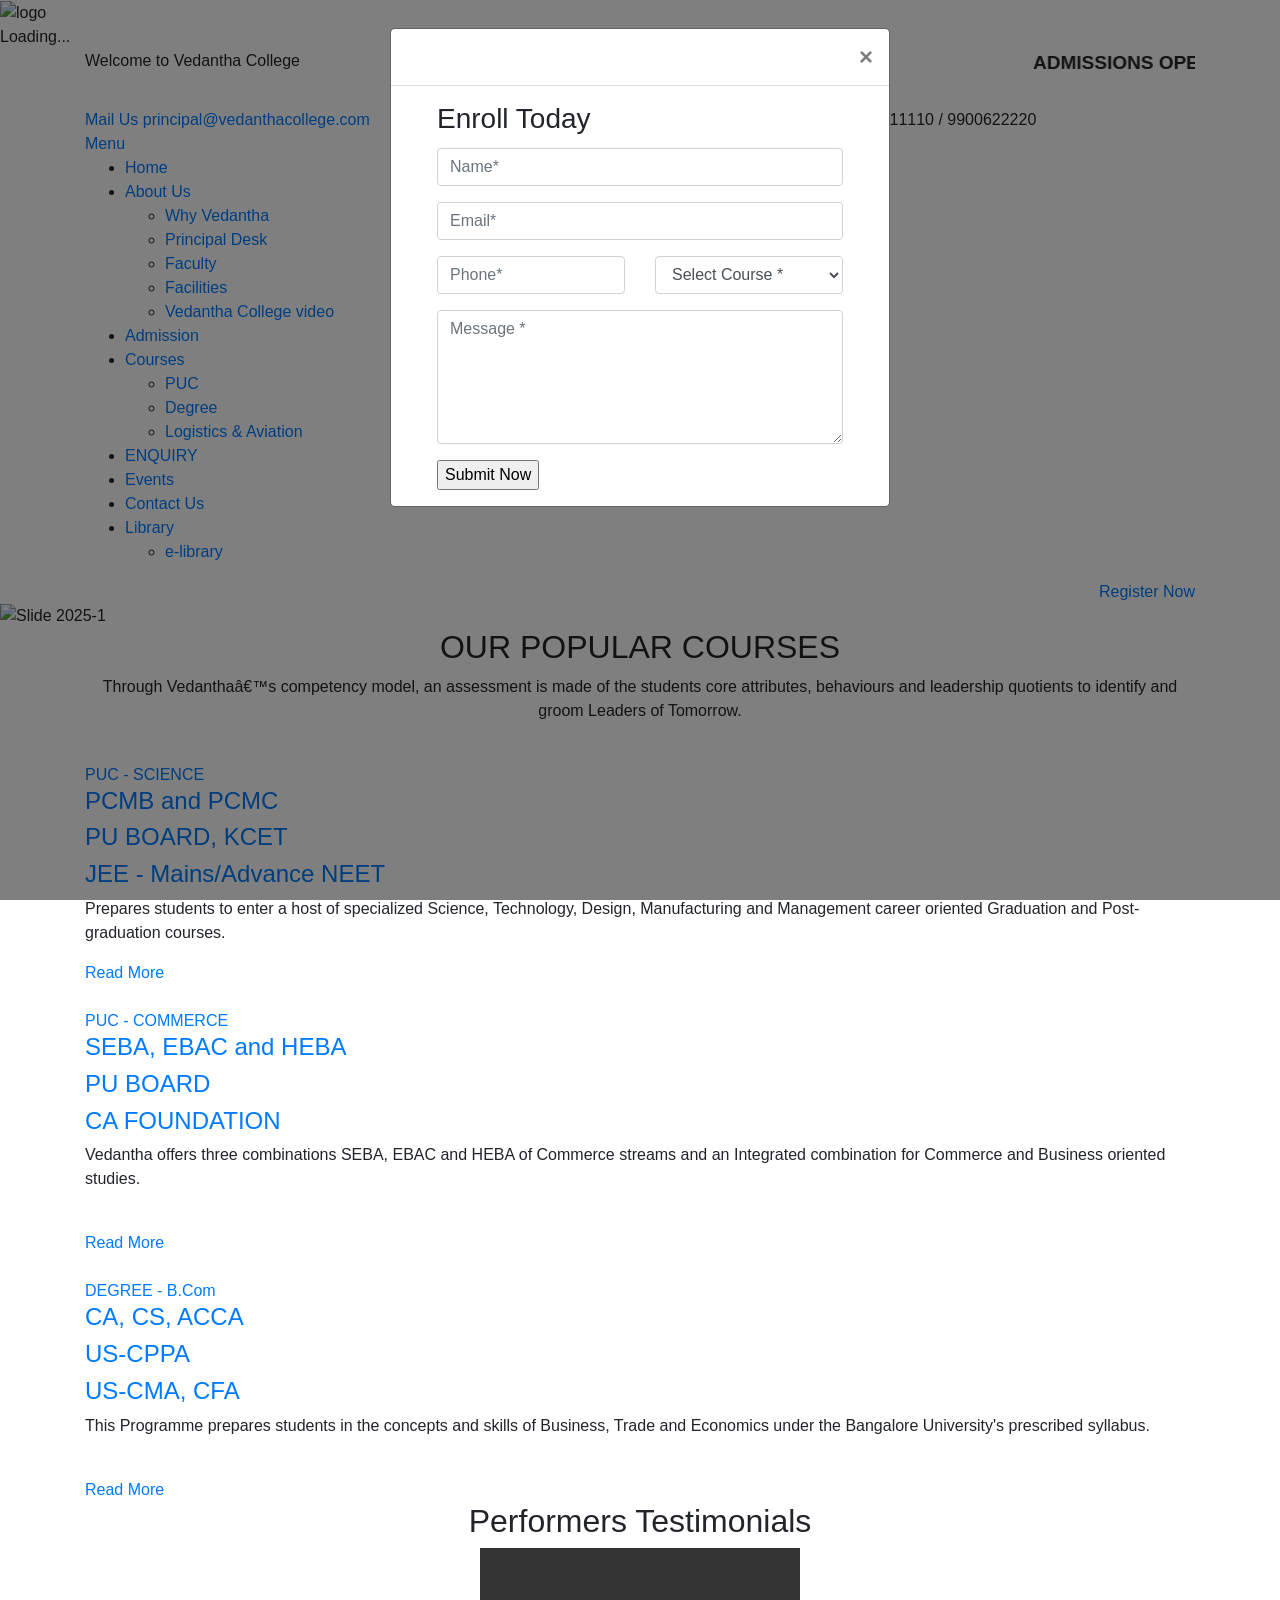
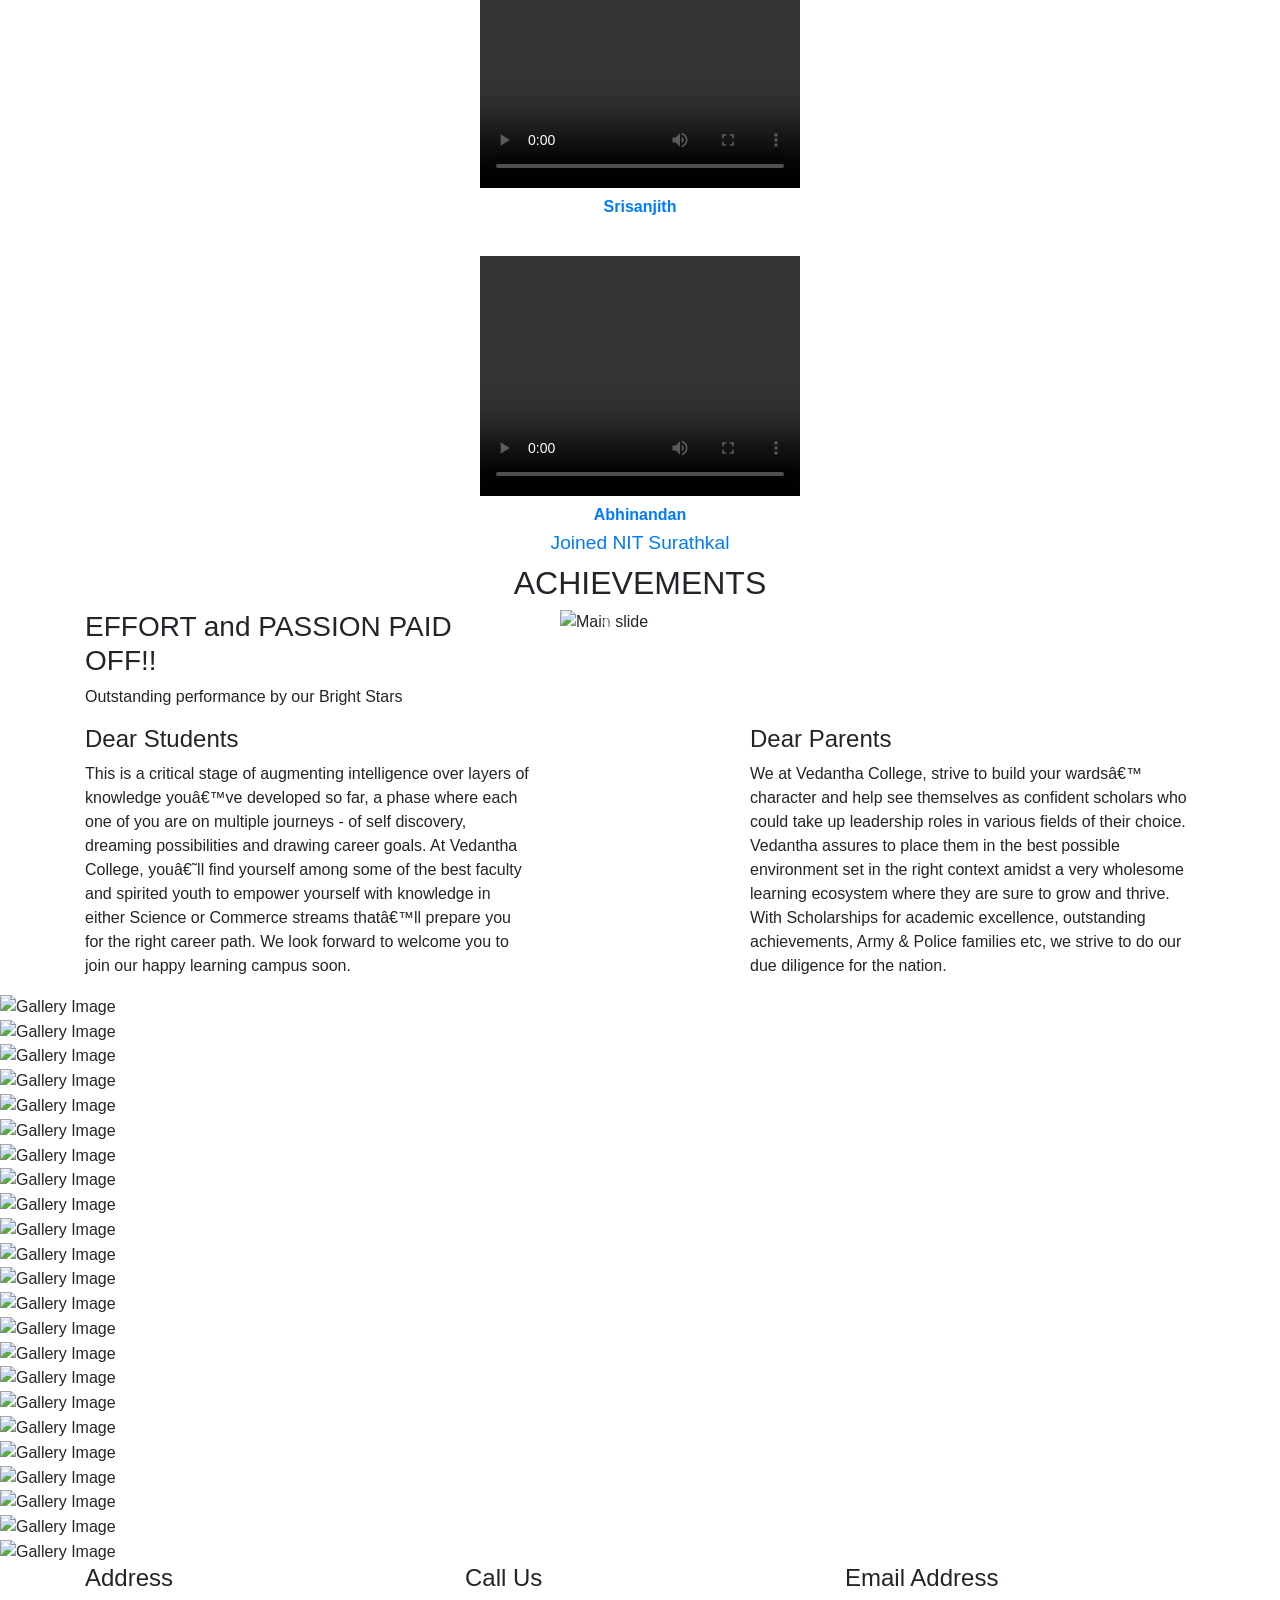
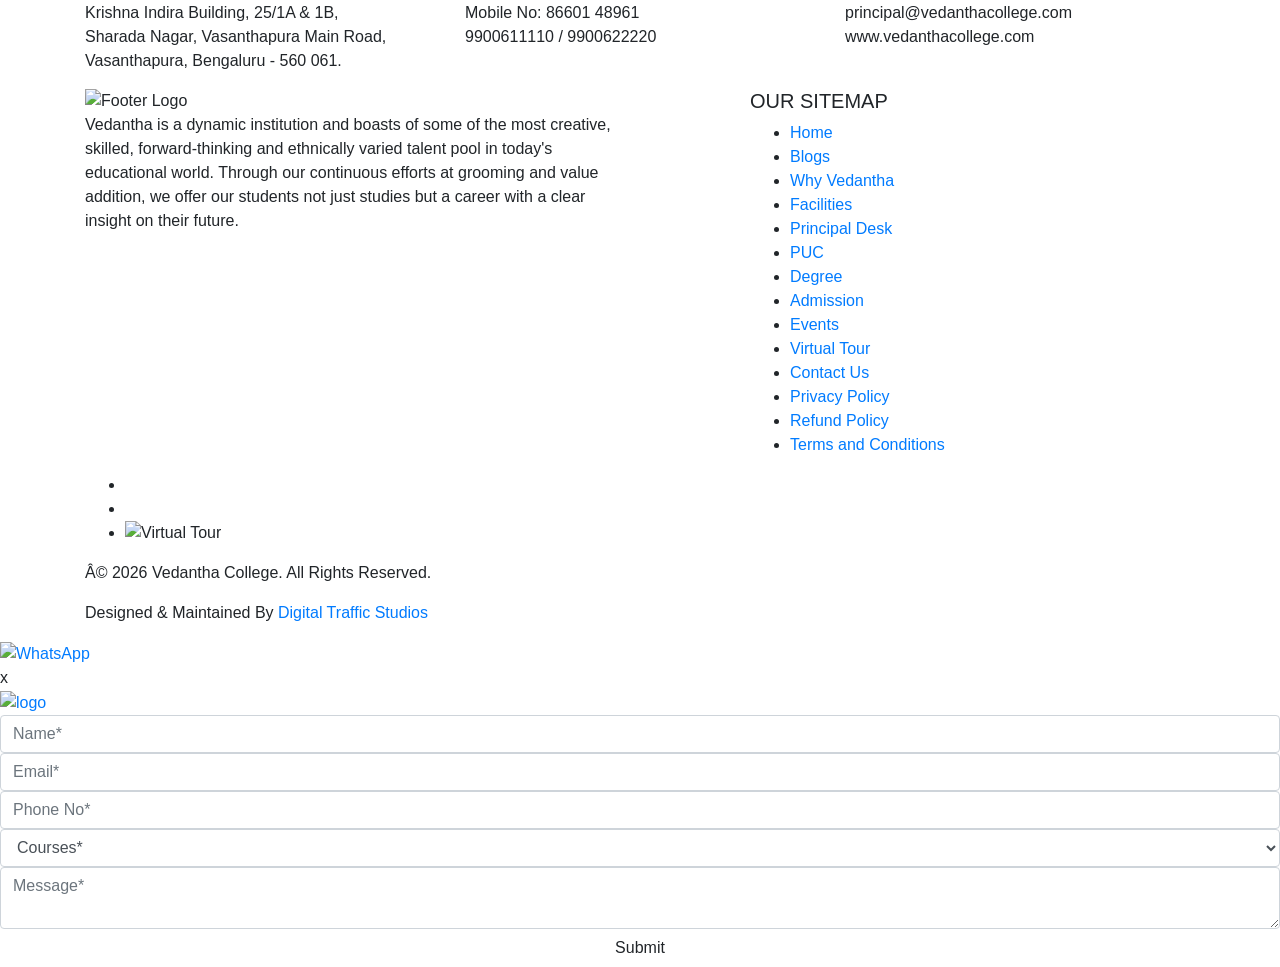
==== commit 43be01cb: "5" ====
--- a/index.html
+++ b/index.html
@@ -43,262 +43,6 @@
             <script src="https://oss.maxcdn.com/respond/1.4.2/respond.min.js"></script>
         <![endif]-->
 		<link rel="stylesheet" href="https://stackpath.bootstrapcdn.com/bootstrap/4.5.0/css/bootstrap.min.css">
-        <style>
-/* =========================================
-   MODERN OVERRIDES
-   ========================================= */
-
-@import url('https://fonts.googleapis.com/css2?family=Inter:wght@400;500;600;700&display=swap');
-
-body {
-    font-family: 'Inter', -apple-system, BlinkMacSystemFont, sans-serif !important;
-    -webkit-font-smoothing: antialiased;
-    -moz-osx-font-smoothing: grayscale;
-}
-
-h1, h2, h3, h4, h5, h6,
-.sec-title h2,
-.counter-title,
-.footer-title,
-.contact-title,
-.course-title a,
-.course-category {
-    font-family: 'Inter', sans-serif !important;
-    letter-spacing: -0.01em;
-}
-
-p, li, a, span, div, input, select, textarea, button {
-    font-family: 'Inter', sans-serif !important;
-}
-
-.sec-title h2 { font-weight: 700 !important; letter-spacing: 0.02em; }
-.sec-title p { line-height: 1.7; max-width: 700px; margin-left: auto; margin-right: auto; }
-
-.rs-toolbar { border-bottom: none !important; box-shadow: none !important; }
-.rs-header-top { padding: 15px 0 !important; border-bottom: 1px solid rgba(0, 0, 0, 0.06) !important; }
-
-.header-contact .widget-text {
-    transition: all 0.3s ease;
-    background: transparent !important;
-    border: none !important;
-    box-shadow: none !important;
-    border-radius: 0 !important;
-}
-.header-contact .widget-text::before,
-.header-contact .widget-text::after {
-    display: none !important;
-}
-
-.logo-area img { transition: transform 0.3s ease; }
-.logo-area img:hover { transform: scale(1.03); }
-
-.menu-area {
-    box-shadow: 0 2px 12px rgba(0, 0, 0, 0.06) !important;
-    border: none !important;
-    position: relative !important;
-    z-index: 9999 !important;
-    background: #ffffff !important;
-}
-.menu-area.menu-sticky { transition: box-shadow 0.3s ease; }
-
-.nav-menu > li > a {
-    font-weight: 600 !important;
-    font-size: 14px !important;
-    letter-spacing: 0.03em;
-    transition: color 0.25s ease !important;
-    position: relative;
-    color: #333333 !important;
-}
-.nav-menu > li > a::after {
-    content: ''; position: absolute; bottom: 0; left: 50%; width: 0; height: 2px;
-    background: currentColor; transition: width 0.3s ease, left 0.3s ease;
-}
-.nav-menu > li > a:hover::after,
-.nav-menu > li.current-menu-item > a::after { width: 70%; left: 15%; }
-
-.nav-menu li .sub-menu {
-    border: none !important; border-radius: 10px !important; box-shadow: 0 8px 30px rgba(0, 0, 0, 0.1) !important;
-    padding: 8px 0 !important; overflow: hidden; animation: fadeInDown 0.2s ease-out;
-}
-@keyframes fadeInDown {
-    from { opacity: 0; transform: translateY(-8px); }
-    to   { opacity: 1; transform: translateY(0); }
-}
-.nav-menu li .sub-menu li a {
-    padding: 9px 22px !important; font-size: 13.5px !important;
-    transition: background 0.2s ease, padding-left 0.2s ease !important; border-radius: 0 !important;
-}
-.nav-menu li .sub-menu li a:hover { padding-left: 28px !important; background: rgba(0, 0, 0, 0.03) !important; }
-
-/* Register Now button */
-.nav-expander {
-    background: #e65c00 !important;
-    color: #fff !important;
-    border-radius: 50px !important;
-    padding: 14px 30px !important;
-    font-weight: 600 !important;
-    letter-spacing: 0.03em;
-    transition: all 0.3s ease !important;
-    box-shadow: 0 4px 12px rgba(230, 92, 0, 0.3) !important;
-    display: inline-flex !important;
-    align-items: center !important;
-    justify-content: center !important;
-    line-height: 1 !important;
-    height: auto !important;
-    border: none !important;
-    text-decoration: none !important;
-}
-.nav-expander:hover {
-    transform: translateY(-2px);
-    box-shadow: 0 6px 18px rgba(230, 92, 0, 0.4) !important;
-    background: #ff6600 !important;
-    color: #fff !important;
-}
-
-#carouselExampleIndicators { box-shadow: 0 4px 20px rgba(0, 0, 0, 0.08); }
-.carousel-control-prev, .carousel-control-next { opacity: 0.7 !important; transition: opacity 0.3s ease !important; }
-.carousel-control-prev:hover, .carousel-control-next:hover { opacity: 1 !important; }
-.carousel-item { transition: transform 0.7s ease-in-out !important; }
-
-.cource-item {
-    border-radius: 14px !important; overflow: hidden !important; box-shadow: 0 2px 12px rgba(0, 0, 0, 0.07) !important;
-    border: none !important; transition: transform 0.35s ease, box-shadow 0.35s ease !important; background: #fff;
-}
-.cource-item:hover { transform: translateY(-6px) !important; box-shadow: 0 12px 35px rgba(0, 0, 0, 0.12) !important; }
-.cource-img, .cource-img1, .cource-img2 { border-radius: 14px 14px 0 0 !important; overflow: hidden !important; }
-.cource-img img { transition: transform 0.4s ease !important; }
-.cource-item:hover .cource-img img { transform: scale(1.04); }
-.course-body { padding: 22px 24px 26px !important; }
-.course-category { font-weight: 700 !important; font-size: 13px !important; letter-spacing: 0.06em; text-transform: uppercase; }
-.subject-heading { font-size: 15px !important; }
-.course-title a { font-weight: 600 !important; transition: color 0.25s ease !important; }
-.course-desc p { line-height: 1.7 !important; color: #555 !important; }
-
-.cource-btn {
-    border-radius: 7px !important;
-    padding: 12px 22px !important;
-    font-weight: 600 !important;
-    font-size: 13.5px !important;
-    letter-spacing: 0.03em;
-    transition: all 0.3s ease !important;
-    display: inline-flex !important;
-    align-items: center !important;
-    justify-content: center !important;
-    line-height: 1 !important;
-    height: auto !important;
-    text-decoration: none !important;
-}
-.cource-btn:hover { transform: translateY(-2px); box-shadow: 0 4px 12px rgba(0, 0, 0, 0.15); }
-.image-link { border-radius: 50% !important; width: 44px !important; height: 44px !important; transition: all 0.3s ease !important; }
-
-.rs-counter { border-radius: 0 !important; }
-.counter-text { line-height: 1.7; }
-.counter-text h3, .counter-text h4 { font-weight: 700 !important; }
-.counter-text p { line-height: 1.8 !important; color: rgba(255, 255, 255, 0.85); }
-
-#carouselExampleIndicators2 { border-radius: 12px !important; overflow: hidden !important; box-shadow: 0 4px 20px rgba(0, 0, 0, 0.15); }
-#carouselExampleIndicators2 .carousel-item img { border-radius: 0 !important; }
-
-.single-gallery { overflow: hidden !important; position: relative; }
-.single-gallery img { transition: transform 0.4s ease !important; }
-.single-gallery:hover img { transform: scale(1.06); }
-.popup-icon { transition: opacity 0.3s ease !important; }
-.popup-icon a { border-radius: 50% !important; width: 44px !important; height: 44px !important; display: flex !important; align-items: center !important; justify-content: center !important; }
-
-.cource-item video { border-radius: 10px !important; box-shadow: 0 4px 16px rgba(0, 0, 0, 0.1); }
-
-.form-control {
-    border-radius: 8px !important; padding: 11px 16px !important; border: 1.5px solid #ddd !important;
-    transition: border-color 0.25s ease, box-shadow 0.25s ease !important; font-size: 14px !important;
-}
-.form-control:focus { border-color: #3b82f6 !important; box-shadow: 0 0 0 3px rgba(59, 130, 246, 0.15) !important; outline: none !important; }
-textarea.form-control { border-radius: 8px !important; resize: none !important; }
-select.form-control { border-radius: 8px !important; appearance: auto; }
-
-.btn-send,
-input[type="submit"].btn-send {
-    border-radius: 8px !important;
-    padding: 14px 28px !important;
-    font-weight: 600 !important;
-    font-size: 14px !important;
-    letter-spacing: 0.03em;
-    transition: all 0.3s ease !important;
-    border: none !important;
-    cursor: pointer;
-    line-height: 1 !important;
-    display: block !important;
-    text-align: center !important;
-    height: auto !important;
-    box-sizing: border-box !important;
-}
-.btn-send:hover,
-input[type="submit"].btn-send:hover { transform: translateY(-2px); box-shadow: 0 4px 15px rgba(0, 0, 0, 0.2) !important; }
-
-.modal-content {
-    border-radius: 14px !important;
-    border: none !important;
-    box-shadow: 0 20px 60px rgba(0, 0, 0, 0.2) !important;
-    overflow: hidden;
-}
-.modal-header {
-    border-bottom: 1px solid rgba(0, 0, 0, 0.06) !important;
-    padding: 18px 24px !important;
-}
-.modal-body {
-    padding: 24px !important;
-}
-.modal-header .close {
-    font-size: 28px !important;
-    opacity: 0.5 !important;
-    transition: opacity 0.2s ease !important;
-    border: none !important;
-    background: none !important;
-}
-.modal-header .close:hover { opacity: 1 !important; }
-
-.right_menu_togle { box-shadow: -5px 0 30px rgba(0, 0, 0, 0.15) !important; }
-.right_menu_togle .form-control { background: rgba(255, 255, 255, 0.1) !important; border: 1.5px solid rgba(255, 255, 255, 0.2) !important; color: #fff !important; border-radius: 8px !important; }
-.right_menu_togle .form-control:focus { border-color: rgba(255, 255, 255, 0.5) !important; box-shadow: 0 0 0 3px rgba(255, 255, 255, 0.1) !important; }
-.right_menu_togle .form-control::placeholder { color: rgba(255, 255, 255, 0.6) !important; }
-.right_menu_togle .btn { border-radius: 8px !important; font-weight: 600 !important; transition: all 0.3s ease !important; }
-.right_menu_togle .btn:hover { transform: translateY(-2px); }
-.close-btn span { border-radius: 50% !important; width: 36px !important; height: 36px !important; display: inline-flex !important; align-items: center !important; justify-content: center !important; transition: all 0.25s ease !important; }
-
-.footer-contact-desc .contact-inner { padding: 25px 20px !important; border-radius: 12px; transition: all 0.3s ease; }
-.footer-contact-desc .contact-inner:hover { background: rgba(255, 255, 255, 0.03); }
-.contact-inner i { transition: transform 0.3s ease; }
-.contact-inner:hover i { transform: scale(1.1); }
-.contact-title { font-weight: 700 !important; margin-bottom: 8px !important; }
-.contact-desc { line-height: 1.7 !important; }
-.footer-top { border-top: 1px solid rgba(255, 255, 255, 0.08) !important; }
-.about-widget p { line-height: 1.8 !important; opacity: 0.85; }
-.about-widget img { transition: opacity 0.3s ease; }
-.about-widget img:hover { opacity: 0.85; }
-.sitemap-widget li a { padding: 8px 0 !important; display: inline-block; transition: all 0.25s ease !important; font-size: 14px !important; }
-.sitemap-widget li a:hover { padding-left: 6px !important; }
-.sitemap-widget li a i { transition: transform 0.25s ease; margin-right: 6px; }
-.sitemap-widget li a:hover i { transform: translateX(3px); }
-.footer-share ul li a { border-radius: 50% !important; width: 42px !important; height: 42px !important; display: inline-flex !important; align-items: center !important; justify-content: center !important; transition: all 0.3s ease !important; }
-.footer-share ul li a:hover { transform: translateY(-3px); }
-.footer-bottom { border-top: 1px solid rgba(255, 255, 255, 0.08) !important; padding: 18px 0 !important; }
-.footer-bottom .copyright p { font-size: 13.5px !important; letter-spacing: 0.01em; }
-
-#scrollUp { border-radius: 50% !important; width: 46px !important; height: 46px !important; display: flex !important; align-items: center !important; justify-content: center !important; box-shadow: 0 4px 15px rgba(0, 0, 0, 0.15) !important; transition: all 0.3s ease !important; border: none !important; }
-#scrollUp:hover { transform: translateY(-3px) !important; box-shadow: 0 6px 20px rgba(0, 0, 0, 0.2) !important; }
-.whatsappfloat { transition: transform 0.3s ease !important; }
-.whatsappfloat:hover { transform: scale(1.1) !important; }
-.whatsappfloat img { border-radius: 50% !important; box-shadow: 0 4px 15px rgba(0, 0, 0, 0.2) !important; }
-
-.imgcard { border-radius: 12px !important; border: 6px solid #fff !important; box-shadow: 0 4px 20px rgba(0, 0, 0, 0.1) !important; overflow: hidden; }
-.vidcard { border-radius: 12px !important; border: 6px solid #fff !important; box-shadow: 0 4px 20px rgba(0, 0, 0, 0.1) !important; overflow: hidden; }
-
-.owl-dots .owl-dot span { border-radius: 50% !important; width: 12px !important; height: 12px !important; transition: all 0.3s ease !important; }
-.owl-dots .owl-dot.active span { transform: scale(1.2); }
-.owl-nav .owl-prev, .owl-nav .owl-next { border-radius: 50% !important; width: 40px !important; height: 40px !important; display: inline-flex !important; align-items: center !important; justify-content: center !important; transition: all 0.3s ease !important; box-shadow: 0 2px 8px rgba(0, 0, 0, 0.1); }
-.owl-nav .owl-prev:hover, .owl-nav .owl-next:hover { transform: scale(1.08); box-shadow: 0 4px 15px rgba(0, 0, 0, 0.15); }
-* { backface-visibility: hidden; -webkit-backface-visibility: hidden; }
-        </style>
-
 <script src="https://code.jquery.com/jquery-3.5.1.min.js"></script>
 <script src="https://stackpath.bootstrapcdn.com/bootstrap/4.5.0/js/bootstrap.min.js"></script>
 <script>
